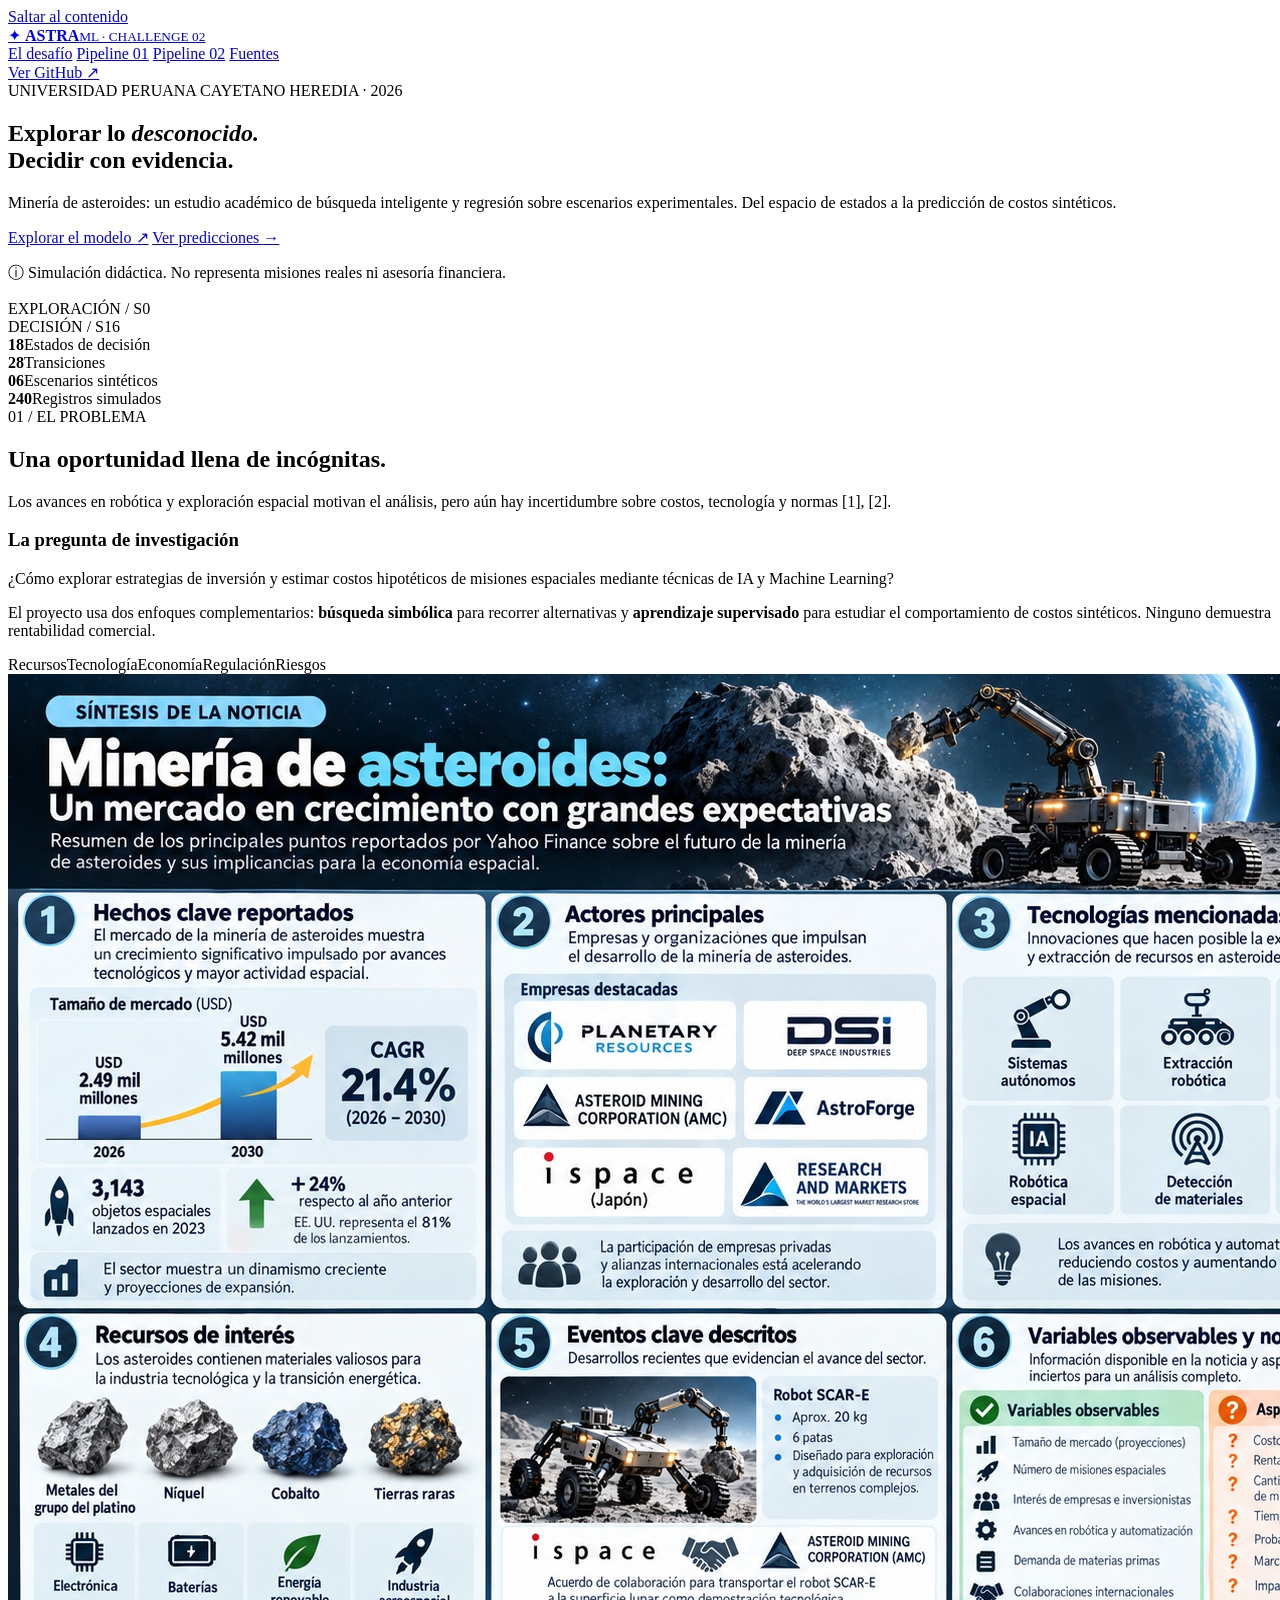
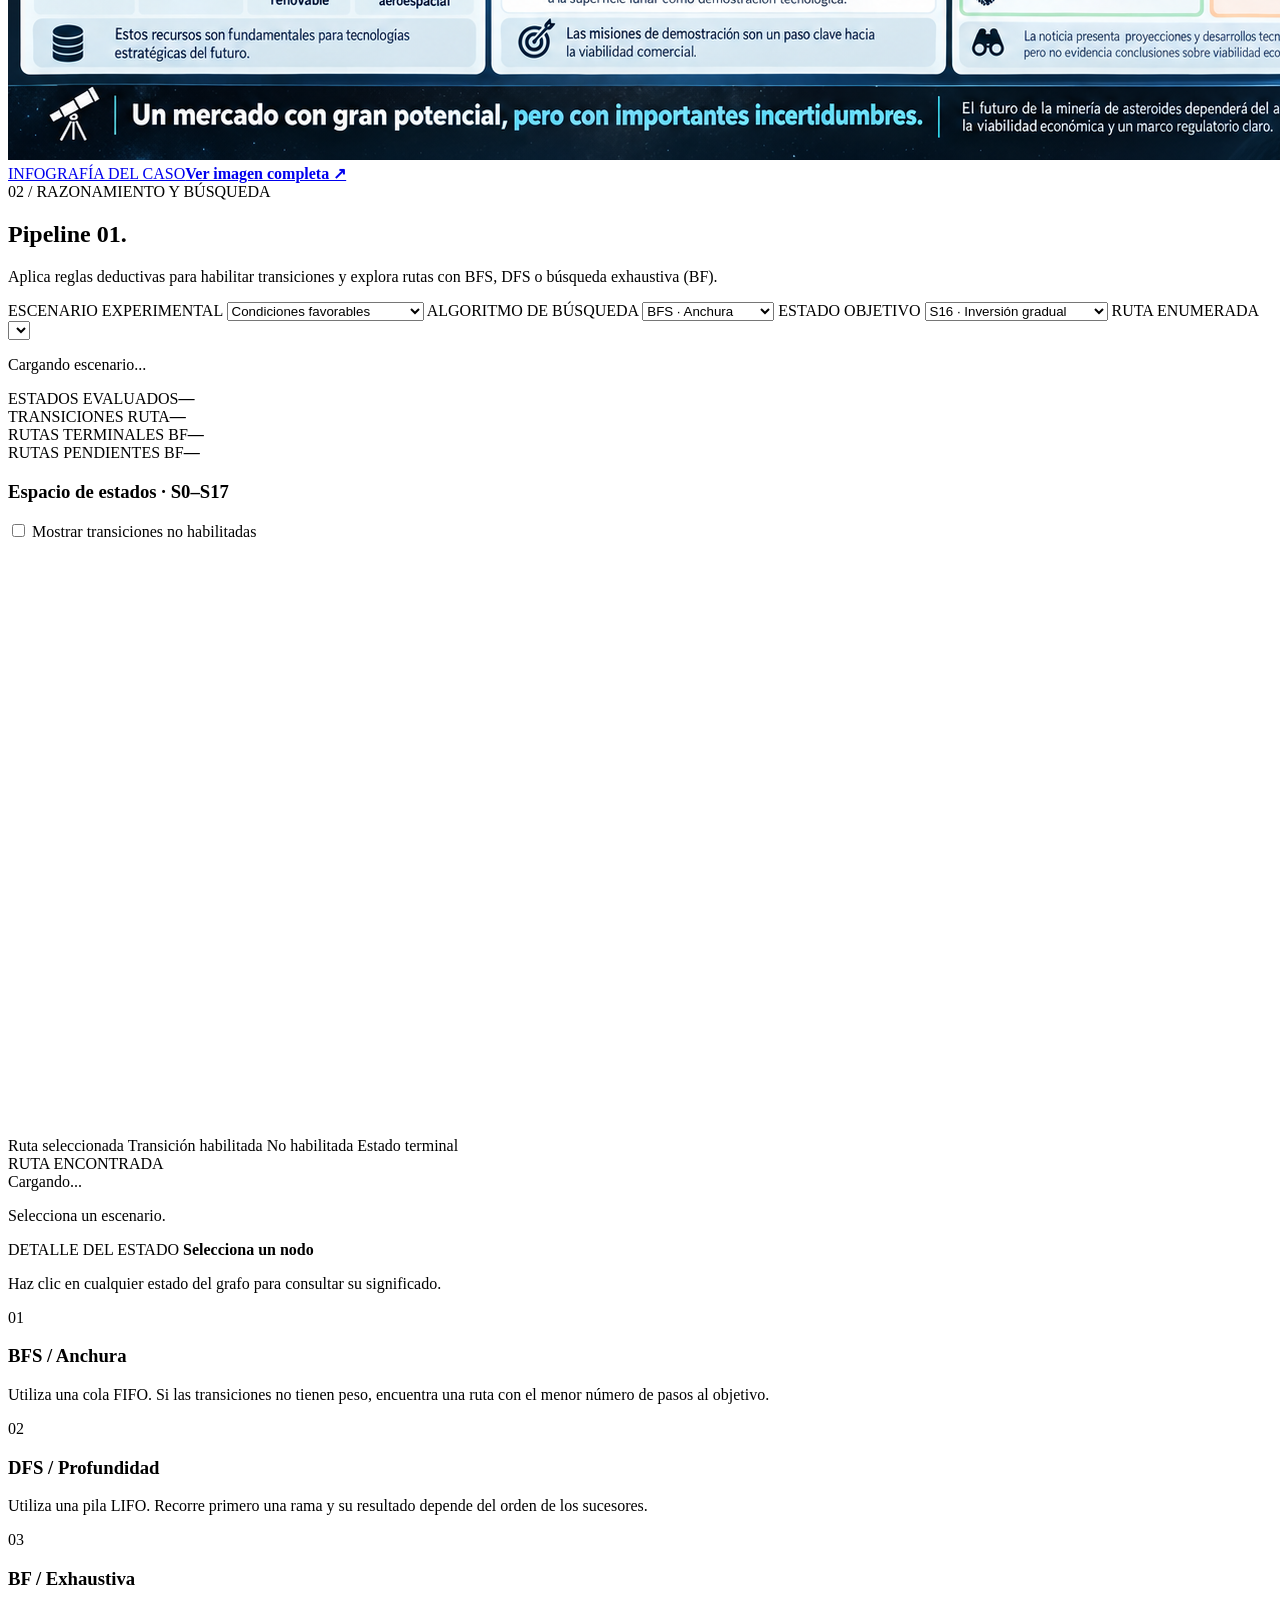
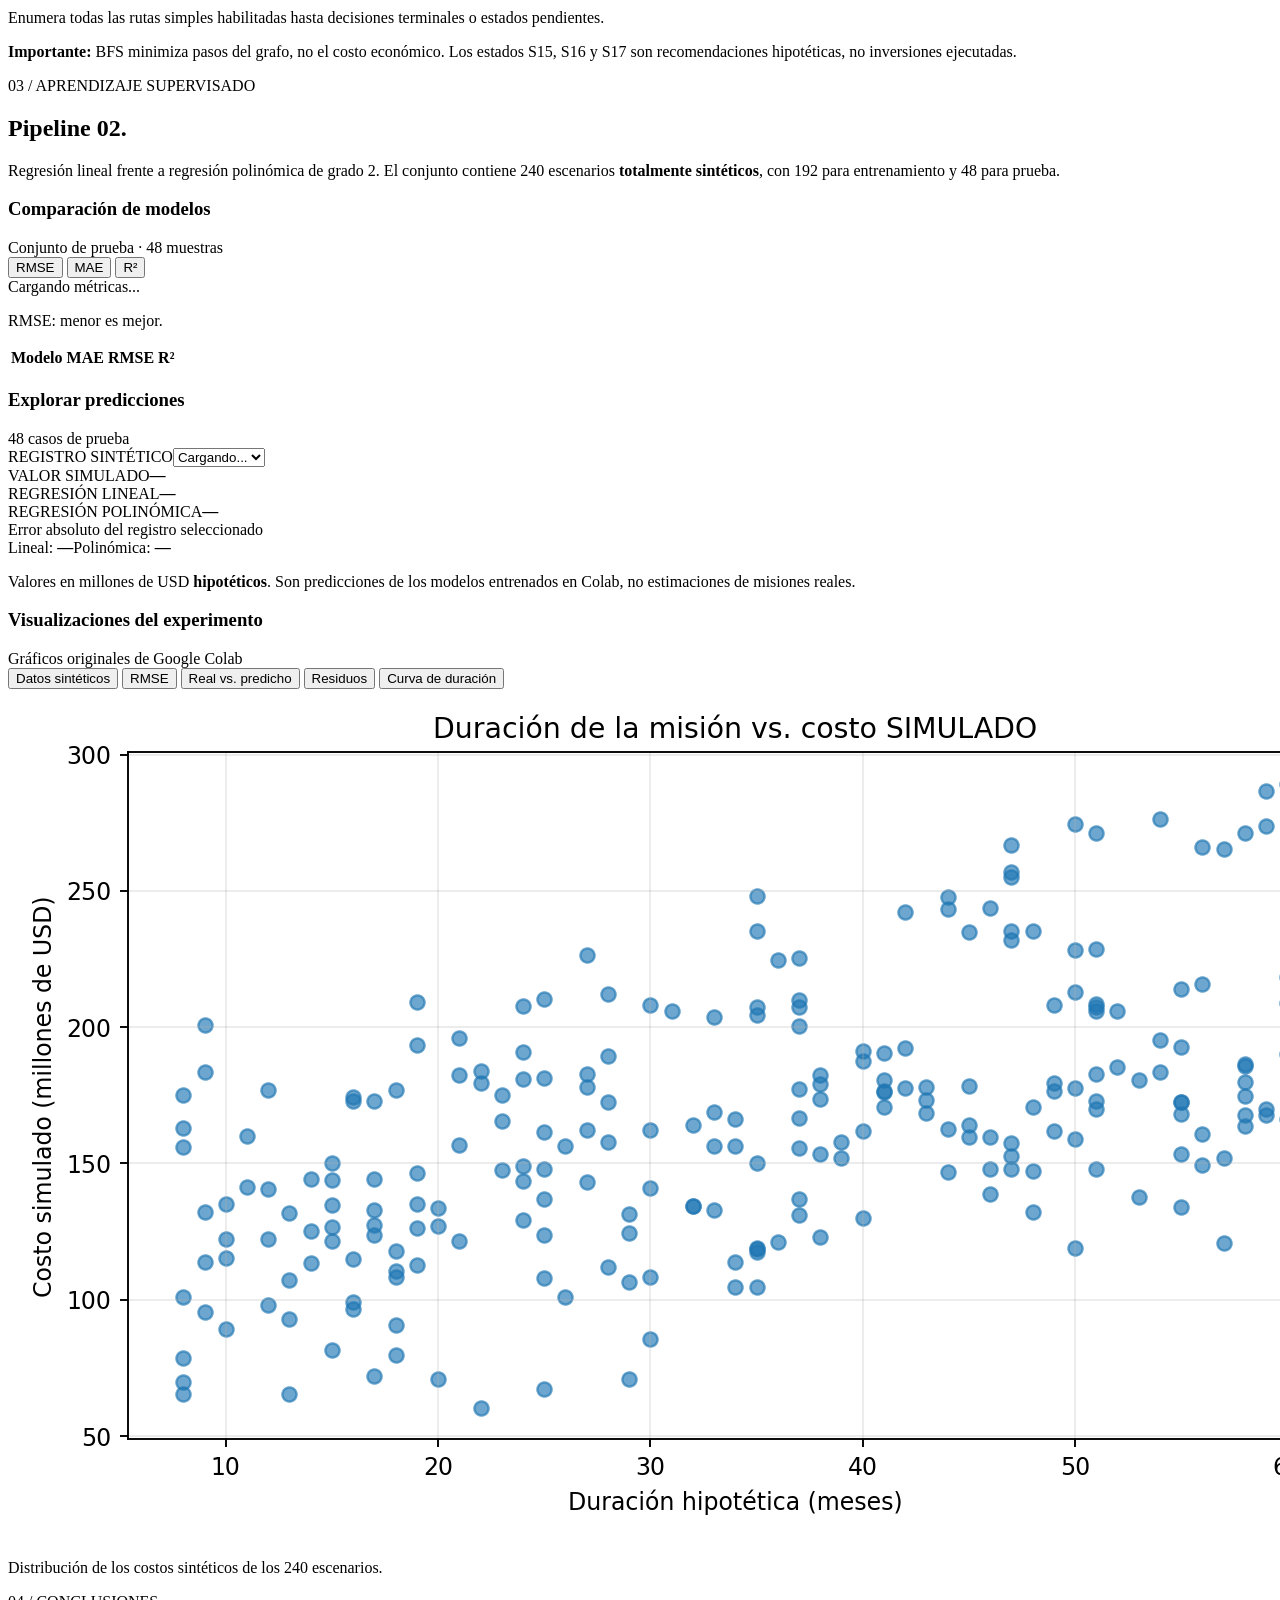
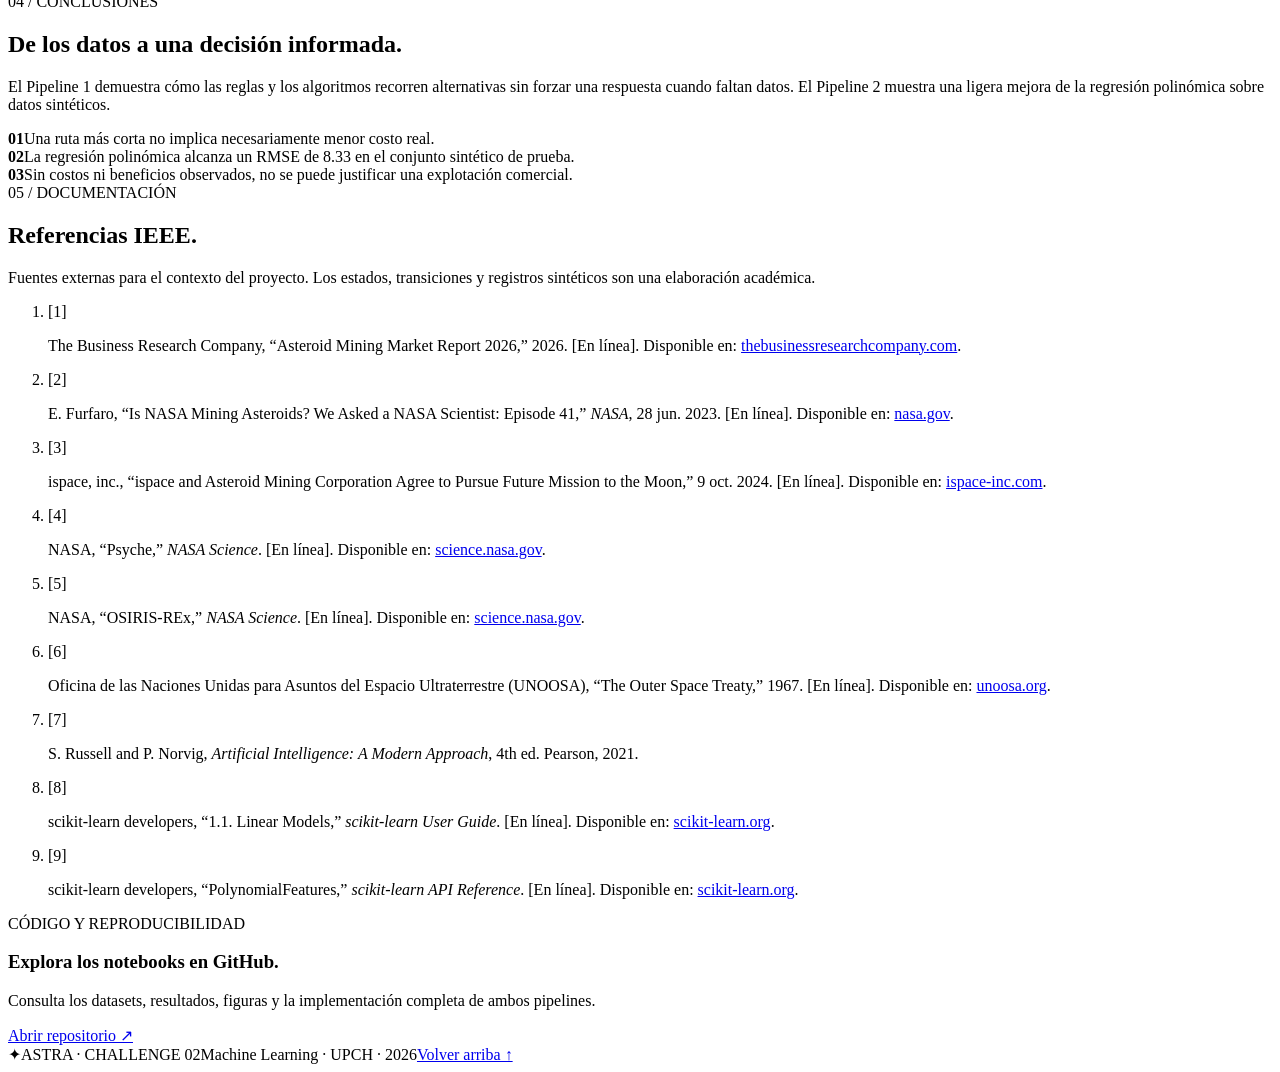
==== Challenge_2/web/index.html @ 91fccf1c "Crear estructura responsive de la web del Challenge 2" ====
<!doctype html>
<html lang="es">
<head>
  <meta charset="utf-8">
  <meta name="viewport" content="width=device-width, initial-scale=1">
  <meta name="theme-color" content="#081522">
  <meta name="description" content="Explora un espacio de estados para minería de asteroides y compara modelos de regresión sobre datos sintéticos. Challenge 2 de Machine Learning, UPCH.">
  <title>Minería de asteroides | Challenge 2 ML</title>
  <link rel="stylesheet" href="styles.css">
  <script src="app.js" defer></script>
</head>
<body>
<a class="skip-link" href="#contenido">Saltar al contenido</a>
<header class="site-header">
  <div class="container header-inner">
    <a class="brand" href="#inicio" aria-label="Volver al inicio">
      <span class="brand-symbol" aria-hidden="true">✦</span>
      <span><strong>ASTRA</strong><small>ML · CHALLENGE 02</small></span>
    </a>
    <nav class="desktop-nav" aria-label="Navegación principal">
      <a href="#contexto">El desafío</a>
      <a href="#pipeline1">Pipeline 01</a>
      <a href="#pipeline2">Pipeline 02</a>
      <a href="#referencias">Fuentes</a>
    </nav>
    <a class="header-link" href="https://github.com/pao25-ing/Machine_Learning/tree/main/Challenge_2" target="_blank" rel="noopener noreferrer">Ver GitHub <span aria-hidden="true">↗</span></a>
  </div>
</header>

<main id="contenido">
  <section class="hero" id="inicio" aria-labelledby="hero-title">
    <div class="hero-orbit hero-orbit-one" aria-hidden="true"></div>
    <div class="hero-orbit hero-orbit-two" aria-hidden="true"></div>
    <div class="hero-glow" aria-hidden="true"></div>
    <div class="container hero-grid">
      <div class="hero-copy">
        <div class="eyebrow"><span class="eyebrow-dot"></span> UNIVERSIDAD PERUANA CAYETANO HEREDIA · 2026</div>
        <h1 id="hero-title">Explorar lo <em>desconocido.</em><br>Decidir con evidencia.</h1>
        <p>Minería de asteroides: un estudio académico de búsqueda inteligente y regresión sobre escenarios experimentales. Del espacio de estados a la predicción de costos sintéticos.</p>
        <div class="hero-actions">
          <a class="btn btn-primary" href="#pipeline1">Explorar el modelo <span aria-hidden="true">↗</span></a>
          <a class="btn btn-outline" href="#pipeline2">Ver predicciones <span aria-hidden="true">→</span></a>
        </div>
        <p class="hero-disclaimer"><span aria-hidden="true">ⓘ</span> Simulación didáctica. No representa misiones reales ni asesoría financiera.</p>
      </div>
      <div class="orbit-illustration" aria-label="Ilustración abstracta de un asteroide y sus órbitas" role="img">
        <div class="orbit orbit-a"></div><div class="orbit orbit-b"></div>
        <div class="asteroid"><div class="crater crater-a"></div><div class="crater crater-b"></div><div class="crater crater-c"></div></div>
        <div class="orbit-label orbit-label-a"><span class="signal"></span> EXPLORACIÓN / S0</div>
        <div class="orbit-label orbit-label-b"><span class="signal amber"></span> DECISIÓN / S16</div>
        <div class="star star-a"></div><div class="star star-b"></div><div class="star star-c"></div>
      </div>
    </div>
    <div class="container metrics-strip" aria-label="Resumen del proyecto">
      <div><strong>18</strong><span>Estados de decisión</span></div>
      <div><strong>28</strong><span>Transiciones</span></div>
      <div><strong>06</strong><span>Escenarios sintéticos</span></div>
      <div><strong>240</strong><span>Registros simulados</span></div>
    </div>
  </section>

  <section class="section section-context" id="contexto">
    <div class="container">
      <div class="section-heading">
        <div><span class="section-kicker">01 / EL PROBLEMA</span><h2>Una oportunidad llena de <span class="accent">incógnitas.</span></h2></div>
        <p>Los avances en robótica y exploración espacial motivan el análisis, pero aún hay incertidumbre sobre costos, tecnología y normas [1], [2].</p>
      </div>
      <div class="context-grid">
        <article class="panel explanation-panel">
          <h3>La pregunta de investigación</h3>
          <p class="big-question">¿Cómo explorar estrategias de inversión y estimar costos hipotéticos de misiones espaciales mediante técnicas de IA y Machine Learning?</p>
          <p>El proyecto usa dos enfoques complementarios: <strong>búsqueda simbólica</strong> para recorrer alternativas y <strong>aprendizaje supervisado</strong> para estudiar el comportamiento de costos sintéticos. Ninguno demuestra rentabilidad comercial.</p>
          <div class="chips"><span>Recursos</span><span>Tecnología</span><span>Economía</span><span>Regulación</span><span>Riesgos</span></div>
        </article>
        <a class="infographic-card" href="../images/Infograf%C3%ADa%20sobre%20miner%C3%ADa%20de%20asteroides.png" target="_blank" rel="noopener noreferrer">
          <img src="../images/Infograf%C3%ADa%20sobre%20miner%C3%ADa%20de%20asteroides.png" alt="Infografía recreada sobre las oportunidades y limitaciones de la minería de asteroides" loading="lazy">
          <div class="infographic-caption"><span>INFOGRAFÍA DEL CASO</span><strong>Ver imagen completa ↗</strong></div>
        </a>
      </div>
    </div>
  </section>

  <section class="section section-pipeline" id="pipeline1">
    <div class="container">
      <div class="section-heading">
        <div><span class="section-kicker">02 / RAZONAMIENTO Y BÚSQUEDA</span><h2>Pipeline <span class="accent">01.</span></h2></div>
        <p>Aplica reglas deductivas para habilitar transiciones y explora rutas con BFS, DFS o búsqueda exhaustiva (BF).</p>
      </div>

      <div class="panel explorer">
        <div class="explorer-controls">
          <label class="field"><span>ESCENARIO EXPERIMENTAL</span>
            <select id="scenario-select" aria-describedby="scenario-description">
              <option value="favorable_dos_estrategias">Condiciones favorables</option>
              <option value="evidencia_insuficiente">Información insuficiente</option>
              <option value="problema_tecnologico">Limitaciones tecnológicas</option>
              <option value="economia_desfavorable">Economía desfavorable</option>
              <option value="piloto_desfavorable_revisable">Piloto desfavorable, revisable</option>
              <option value="datos_incompletos">Datos incompletos</option>
            </select>
          </label>
          <label class="field"><span>ALGORITMO DE BÚSQUEDA</span>
            <select id="algorithm-select">
              <option value="BFS">BFS · Anchura</option>
              <option value="DFS">DFS · Profundidad</option>
              <option value="BF">BF · Exhaustiva</option>
            </select>
          </label>
          <label class="field" id="goal-field"><span>ESTADO OBJETIVO</span>
            <select id="goal-select">
              <option value="S16">S16 · Inversión gradual</option>
              <option value="S15">S15 · Ampliar investigación</option>
              <option value="S17">S17 · Postergar inversión</option>
            </select>
          </label>
          <label class="field hidden" id="route-field"><span>RUTA ENUMERADA</span><select id="route-select"></select></label>
        </div>
        <p id="scenario-description" class="scenario-description" aria-live="polite">Cargando escenario...</p>
        <div class="explorer-stats">
          <div class="mini-stat"><span>ESTADOS EVALUADOS</span><strong id="stat-explored">—</strong></div>
          <div class="mini-stat"><span>TRANSICIONES RUTA</span><strong id="stat-edges">—</strong></div>
          <div class="mini-stat"><span>RUTAS TERMINALES BF</span><strong id="stat-routes">—</strong></div>
          <div class="mini-stat"><span>RUTAS PENDIENTES BF</span><strong id="stat-pending">—</strong></div>
        </div>
        <div class="graph-topline">
          <h3>Espacio de estados <span class="muted">· S0–S17</span></h3>
          <label class="checkbox-label"><input id="show-disabled" type="checkbox"> Mostrar transiciones no habilitadas</label>
        </div>
        <div class="graph-scroll" tabindex="0" aria-label="Grafo desplazable horizontalmente en pantallas pequeñas">
          <svg id="state-graph" viewBox="0 0 1240 580" role="img" aria-label="Grafo de 18 estados con transiciones condicionadas"></svg>
        </div>
        <div class="graph-legend" aria-label="Leyenda del grafo">
          <span><i class="legend-line route"></i> Ruta seleccionada</span>
          <span><i class="legend-line enabled"></i> Transición habilitada</span>
          <span><i class="legend-line disabled"></i> No habilitada</span>
          <span><i class="legend-dot terminal"></i> Estado terminal</span>
        </div>
        <div class="explorer-bottom">
          <div class="route-summary">
            <span class="eyebrow-small">RUTA ENCONTRADA</span>
            <div id="route-chips" class="route-chips" aria-live="polite">Cargando...</div>
            <p id="route-message" class="small-muted">Selecciona un escenario.</p>
          </div>
          <aside class="state-detail" aria-live="polite">
            <span class="eyebrow-small">DETALLE DEL ESTADO</span>
            <strong id="detail-title">Selecciona un nodo</strong>
            <p id="detail-description">Haz clic en cualquier estado del grafo para consultar su significado.</p>
          </aside>
        </div>
      </div>
      <div class="method-grid">
        <article class="method-card"><span class="method-icon">01</span><h3>BFS / Anchura</h3><p>Utiliza una cola FIFO. Si las transiciones no tienen peso, encuentra una ruta con el menor número de pasos al objetivo.</p></article>
        <article class="method-card"><span class="method-icon">02</span><h3>DFS / Profundidad</h3><p>Utiliza una pila LIFO. Recorre primero una rama y su resultado depende del orden de los sucesores.</p></article>
        <article class="method-card"><span class="method-icon">03</span><h3>BF / Exhaustiva</h3><p>Enumera todas las rutas simples habilitadas hasta decisiones terminales o estados pendientes.</p></article>
      </div>
      <p class="context-note"><strong>Importante:</strong> BFS minimiza pasos del grafo, no el costo económico. Los estados S15, S16 y S17 son recomendaciones hipotéticas, no inversiones ejecutadas.</p>
    </div>
  </section>

  <section class="section section-prediction" id="pipeline2">
    <div class="container">
      <div class="section-heading">
        <div><span class="section-kicker">03 / APRENDIZAJE SUPERVISADO</span><h2>Pipeline <span class="accent">02.</span></h2></div>
        <p>Regresión lineal frente a regresión polinómica de grado 2. El conjunto contiene 240 escenarios <strong>totalmente sintéticos</strong>, con 192 para entrenamiento y 48 para prueba.</p>
      </div>
      <div class="prediction-grid">
        <div class="panel results-panel">
          <div class="panel-topline"><h3>Comparación de modelos</h3><span class="source-note">Conjunto de prueba · 48 muestras</span></div>
          <div class="metrics-tabs" role="group" aria-label="Seleccionar métrica">
            <button type="button" class="metric-tab active" data-metric="RMSE" aria-pressed="true">RMSE</button>
            <button type="button" class="metric-tab" data-metric="MAE" aria-pressed="false">MAE</button>
            <button type="button" class="metric-tab" data-metric="R2" aria-pressed="false">R²</button>
          </div>
          <div id="metric-bars" class="metric-bars" aria-live="polite">Cargando métricas...</div>
          <p id="metric-explanation" class="small-muted">RMSE: menor es mejor.</p>
          <table class="data-table" aria-label="Resultados de los modelos">
            <thead><tr><th>Modelo</th><th>MAE</th><th>RMSE</th><th>R²</th></tr></thead>
            <tbody id="model-table"></tbody>
          </table>
        </div>
        <div class="panel example-panel">
          <div class="panel-topline"><h3>Explorar predicciones</h3><span class="source-note">48 casos de prueba</span></div>
          <label class="field"><span>REGISTRO SINTÉTICO</span><select id="sample-select"><option>Cargando...</option></select></label>
          <div class="sample-values" aria-live="polite">
            <div><span>VALOR SIMULADO</span><strong id="actual-value">—</strong></div>
            <div><span>REGRESIÓN LINEAL</span><strong id="linear-value">—</strong></div>
            <div><span>REGRESIÓN POLINÓMICA</span><strong id="poly-value">—</strong></div>
          </div>
          <div class="deviation"><span>Error absoluto del registro seleccionado</span><div><span>Lineal: <b id="linear-error">—</b></span><span>Polinómica: <b id="poly-error">—</b></span></div></div>
          <p class="small-muted">Valores en millones de USD <strong>hipotéticos</strong>. Son predicciones de los modelos entrenados en Colab, no estimaciones de misiones reales.</p>
        </div>
      </div>
      <div class="panel gallery-panel">
        <div class="panel-topline"><h3>Visualizaciones del experimento</h3><span class="source-note">Gráficos originales de Google Colab</span></div>
        <div class="viz-tabs" role="group" aria-label="Seleccionar visualización">
          <button class="viz-tab active" type="button" data-viz="dispersión">Datos sintéticos</button>
          <button class="viz-tab" type="button" data-viz="rmse">RMSE</button>
          <button class="viz-tab" type="button" data-viz="real">Real vs. predicho</button>
          <button class="viz-tab" type="button" data-viz="residuos">Residuos</button>
          <button class="viz-tab" type="button" data-viz="duracion">Curva de duración</button>
        </div>
        <a id="viz-link" href="../images/pipeline2_dispersion_sintetica.png" target="_blank" rel="noopener noreferrer">
          <img id="viz-image" src="../images/pipeline2_dispersion_sintetica.png" alt="Dispersión de datos sintéticos del Pipeline 2" loading="lazy">
        </a>
        <p id="viz-caption" class="small-muted">Distribución de los costos sintéticos de los 240 escenarios.</p>
      </div>
    </div>
  </section>

  <section class="section conclusions" id="resultados">
    <div class="container takeaway-grid">
      <div>
        <span class="section-kicker">04 / CONCLUSIONES</span>
        <h2>De los datos a una <span class="accent">decisión informada.</span></h2>
        <p>El Pipeline 1 demuestra cómo las reglas y los algoritmos recorren alternativas sin forzar una respuesta cuando faltan datos. El Pipeline 2 muestra una ligera mejora de la regresión polinómica sobre datos sintéticos.</p>
      </div>
      <div class="takeaway-list">
        <div><b>01</b><span>Una ruta más corta no implica necesariamente menor costo real.</span></div>
        <div><b>02</b><span>La regresión polinómica alcanza un RMSE de 8.33 en el conjunto sintético de prueba.</span></div>
        <div><b>03</b><span>Sin costos ni beneficios observados, no se puede justificar una explotación comercial.</span></div>
      </div>
    </div>
  </section>

  <section class="section references" id="referencias">
    <div class="container">
      <div class="section-heading">
        <div><span class="section-kicker">05 / DOCUMENTACIÓN</span><h2>Referencias <span class="accent">IEEE.</span></h2></div>
        <p>Fuentes externas para el contexto del proyecto. Los estados, transiciones y registros sintéticos son una elaboración académica.</p>
      </div>
      <ol class="reference-list">
        <li><span>[1]</span><p>The Business Research Company, “Asteroid Mining Market Report 2026,” 2026. [En línea]. Disponible en: <a href="https://www.thebusinessresearchcompany.com/report/asteroid-mining-global-market-report" target="_blank" rel="noopener noreferrer">thebusinessresearchcompany.com</a>.</p></li>
        <li><span>[2]</span><p>E. Furfaro, “Is NASA Mining Asteroids? We Asked a NASA Scientist: Episode 41,” <em>NASA</em>, 28 jun. 2023. [En línea]. Disponible en: <a href="https://www.nasa.gov/general/is-nasa-mining-asteroids-we-asked-a-nasa-scientist-episode-41/" target="_blank" rel="noopener noreferrer">nasa.gov</a>.</p></li>
        <li><span>[3]</span><p>ispace, inc., “ispace and Asteroid Mining Corporation Agree to Pursue Future Mission to the Moon,” 9 oct. 2024. [En línea]. Disponible en: <a href="https://www.ispace-inc.com/2024/10/09/ispace-and-asteroid-mining-corporation-agree-to-pursue-future-mission-to-the-moon/" target="_blank" rel="noopener noreferrer">ispace-inc.com</a>.</p></li>
        <li><span>[4]</span><p>NASA, “Psyche,” <em>NASA Science</em>. [En línea]. Disponible en: <a href="https://science.nasa.gov/mission/psyche/" target="_blank" rel="noopener noreferrer">science.nasa.gov</a>.</p></li>
        <li><span>[5]</span><p>NASA, “OSIRIS-REx,” <em>NASA Science</em>. [En línea]. Disponible en: <a href="https://science.nasa.gov/mission/osiris-rex/" target="_blank" rel="noopener noreferrer">science.nasa.gov</a>.</p></li>
        <li><span>[6]</span><p>Oficina de las Naciones Unidas para Asuntos del Espacio Ultraterrestre (UNOOSA), “The Outer Space Treaty,” 1967. [En línea]. Disponible en: <a href="https://www.unoosa.org/oosa/SpaceLaw/outerspt.html" target="_blank" rel="noopener noreferrer">unoosa.org</a>.</p></li>
        <li><span>[7]</span><p>S. Russell and P. Norvig, <em>Artificial Intelligence: A Modern Approach</em>, 4th ed. Pearson, 2021.</p></li>
        <li><span>[8]</span><p>scikit-learn developers, “1.1. Linear Models,” <em>scikit-learn User Guide</em>. [En línea]. Disponible en: <a href="https://scikit-learn.org/stable/modules/linear_model.html" target="_blank" rel="noopener noreferrer">scikit-learn.org</a>.</p></li>
        <li><span>[9]</span><p>scikit-learn developers, “PolynomialFeatures,” <em>scikit-learn API Reference</em>. [En línea]. Disponible en: <a href="https://scikit-learn.org/stable/modules/generated/sklearn.preprocessing.PolynomialFeatures.html" target="_blank" rel="noopener noreferrer">scikit-learn.org</a>.</p></li>
      </ol>
      <div class="repo-panel">
        <div><span class="eyebrow-small">CÓDIGO Y REPRODUCIBILIDAD</span><h3>Explora los notebooks en GitHub.</h3><p>Consulta los datasets, resultados, figuras y la implementación completa de ambos pipelines.</p></div>
        <a class="btn btn-primary" href="https://github.com/pao25-ing/Machine_Learning/tree/main/Challenge_2" target="_blank" rel="noopener noreferrer">Abrir repositorio ↗</a>
      </div>
    </div>
  </section>
</main>
<footer class="site-footer"><div class="container footer-inner"><span class="brand-symbol" aria-hidden="true">✦</span><span>ASTRA · CHALLENGE 02</span><span>Machine Learning · UPCH · 2026</span><a href="#inicio">Volver arriba ↑</a></div></footer>
<div class="toast" id="status-toast" role="status" aria-live="polite" hidden></div>
</body>
</html>
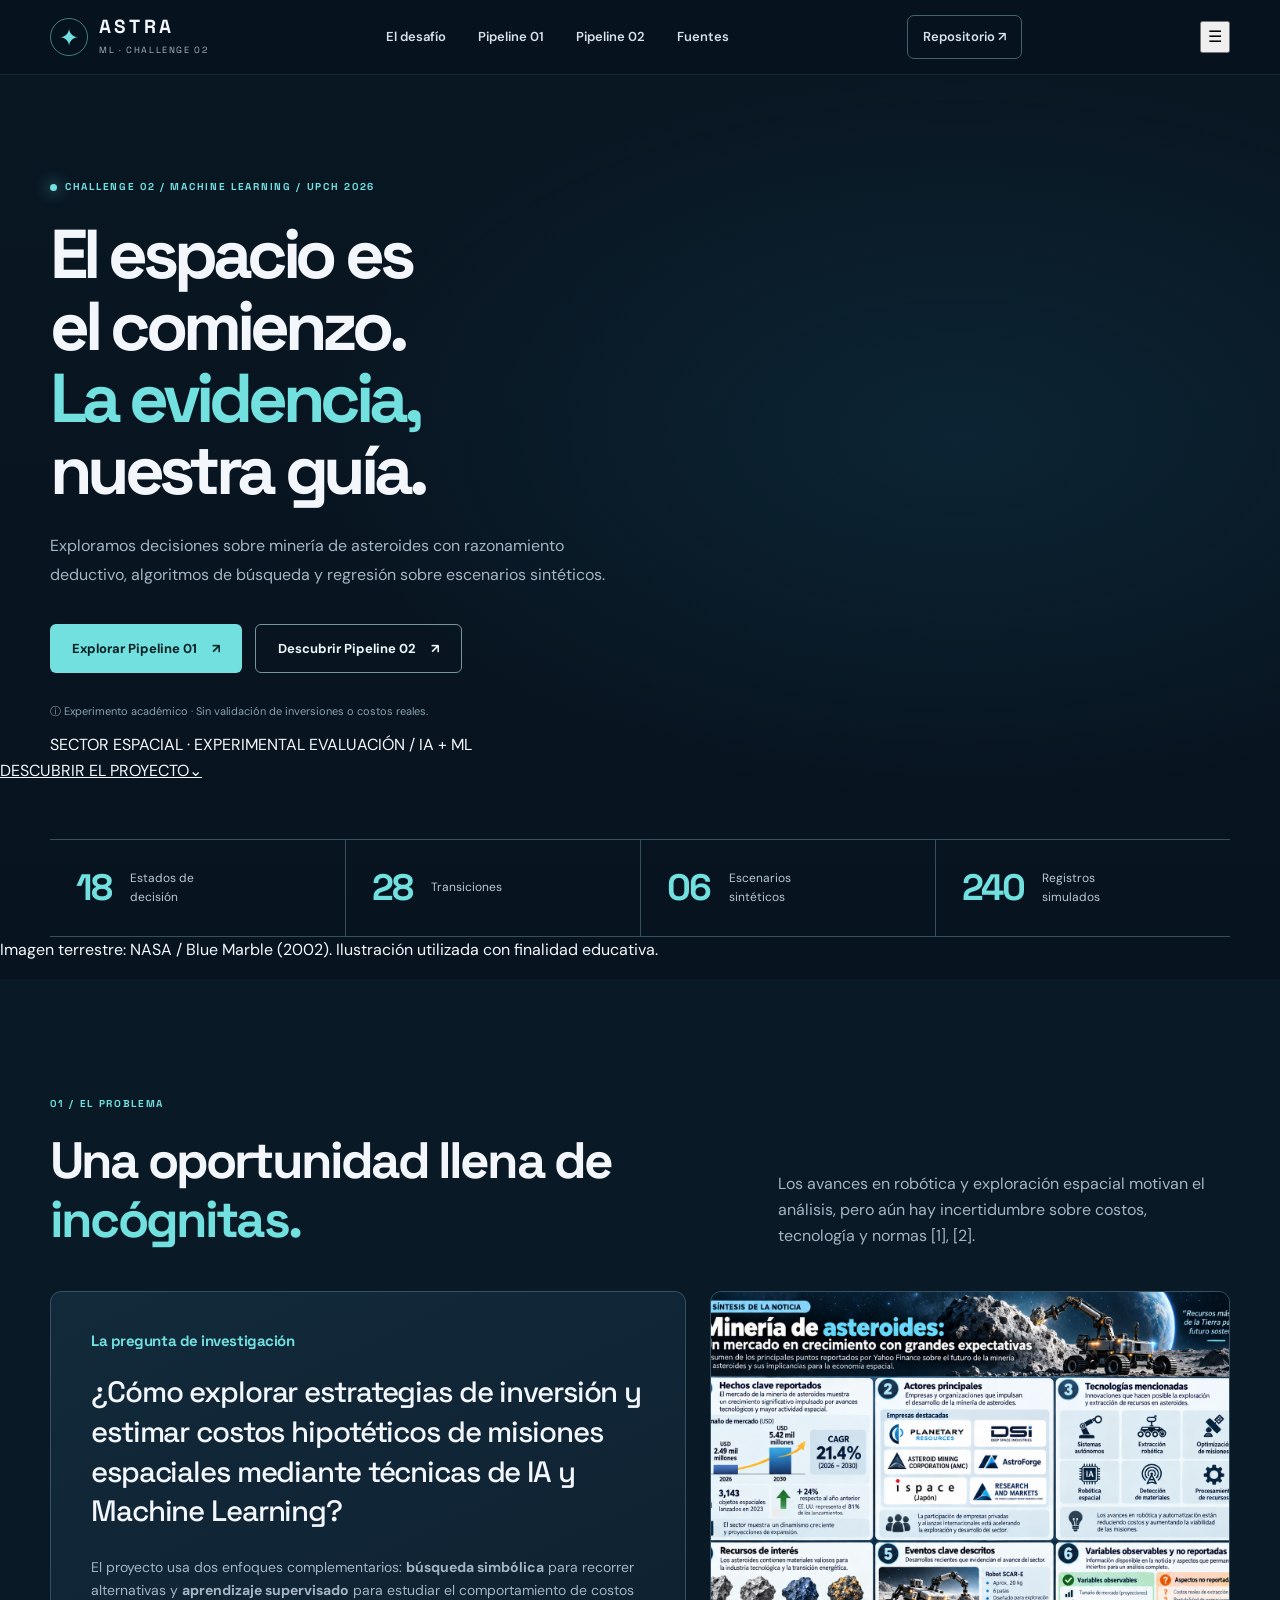
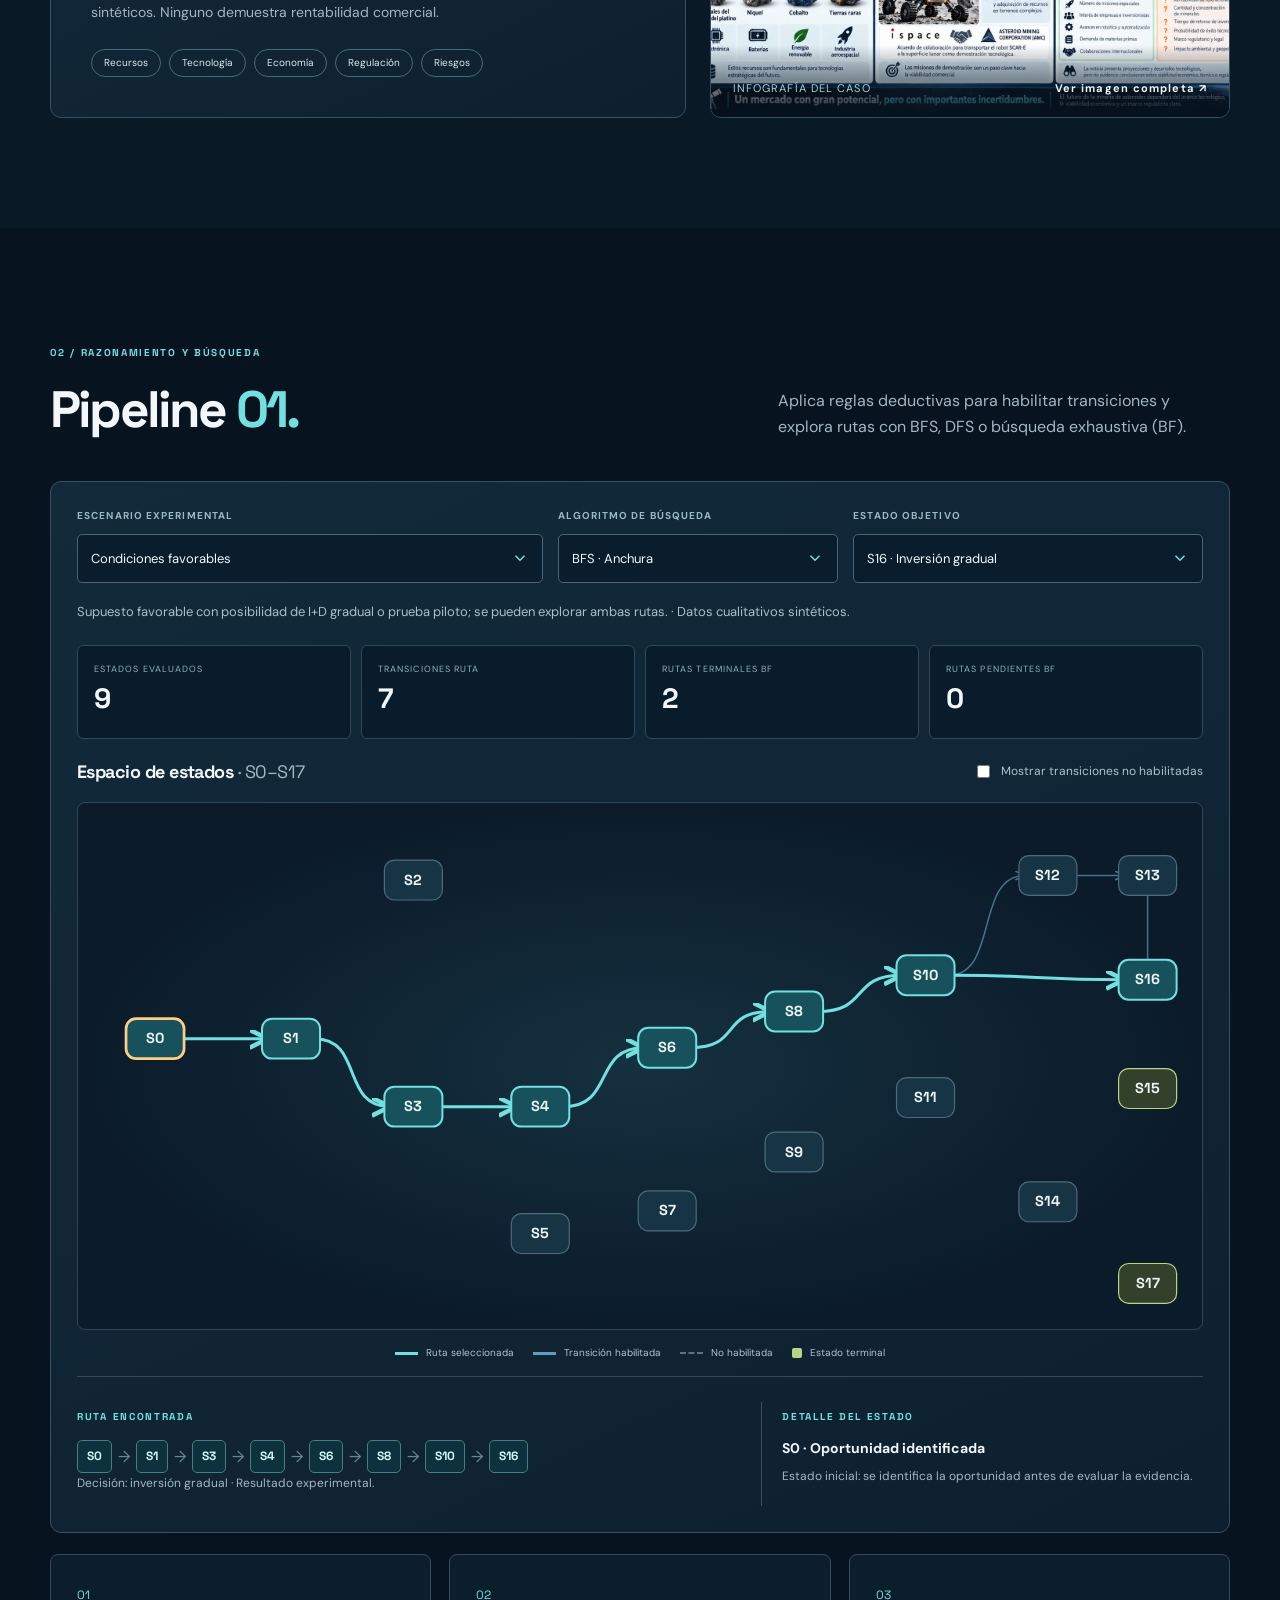
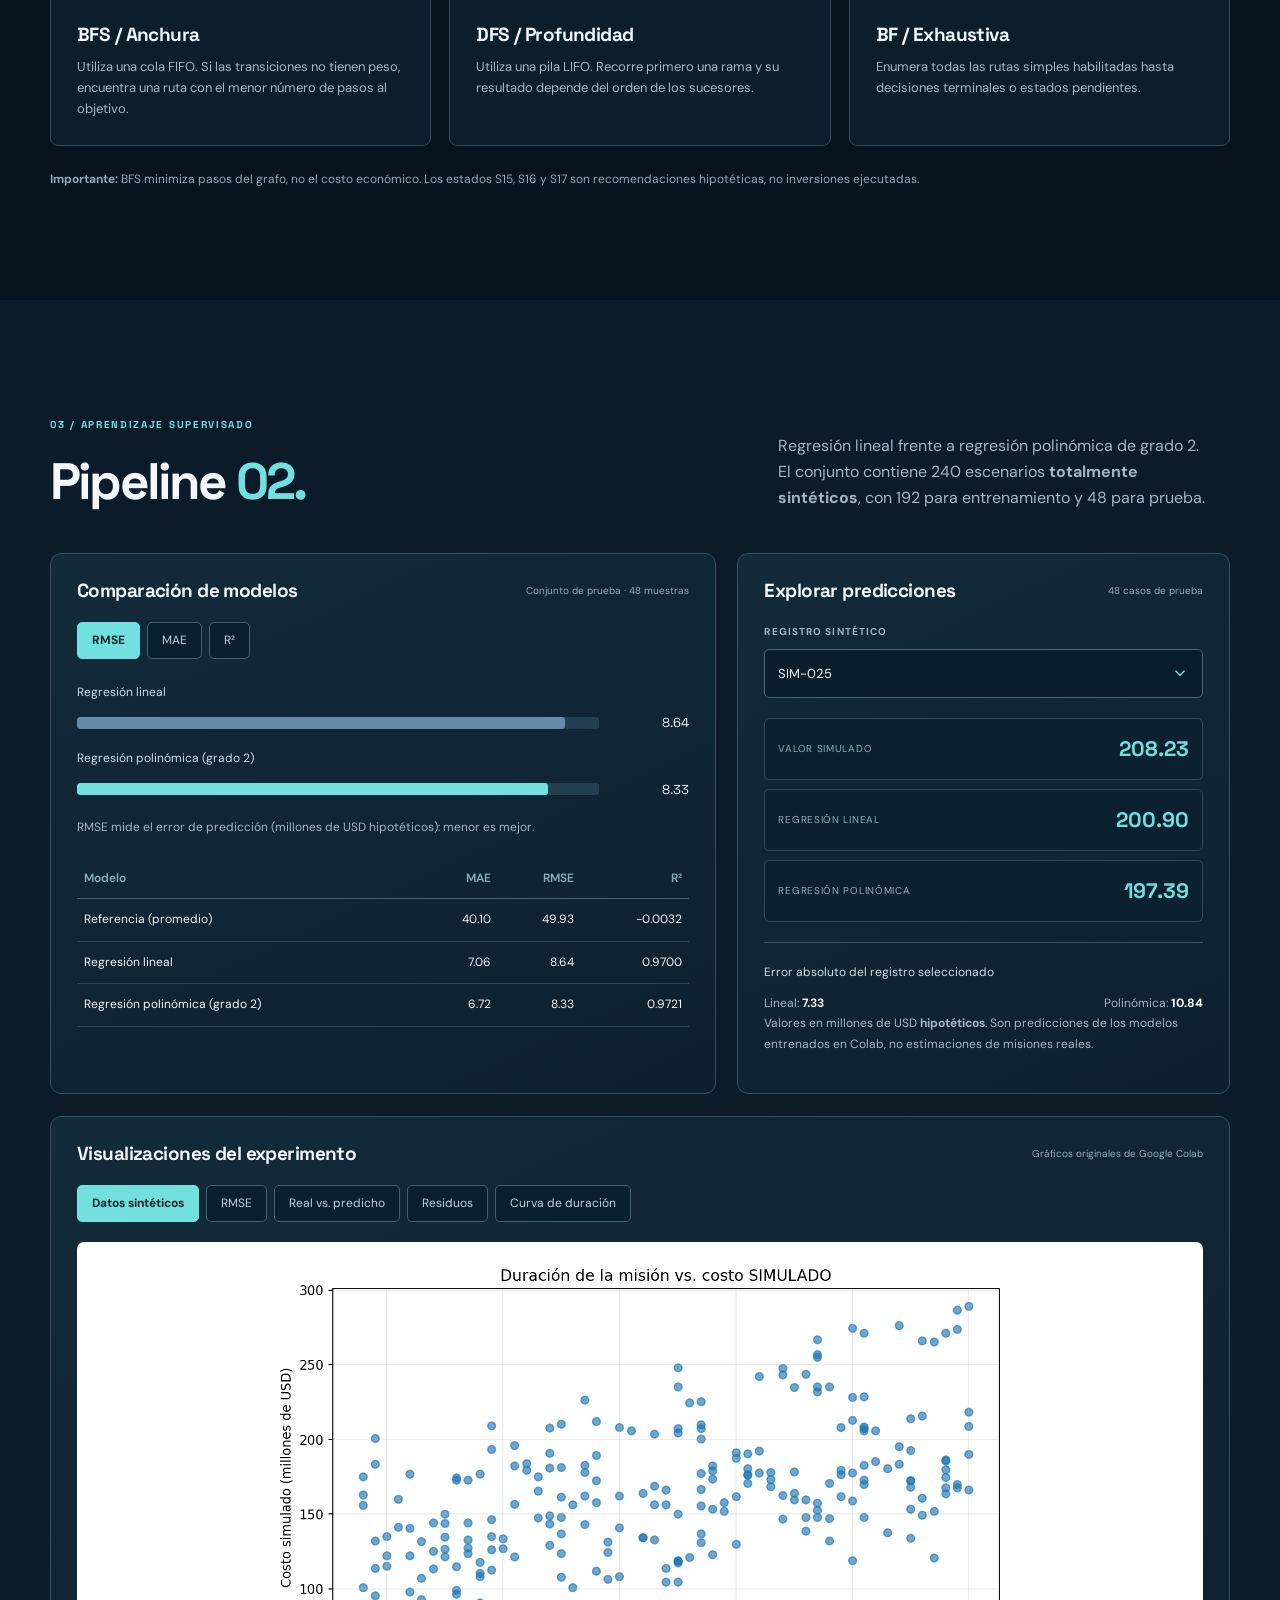
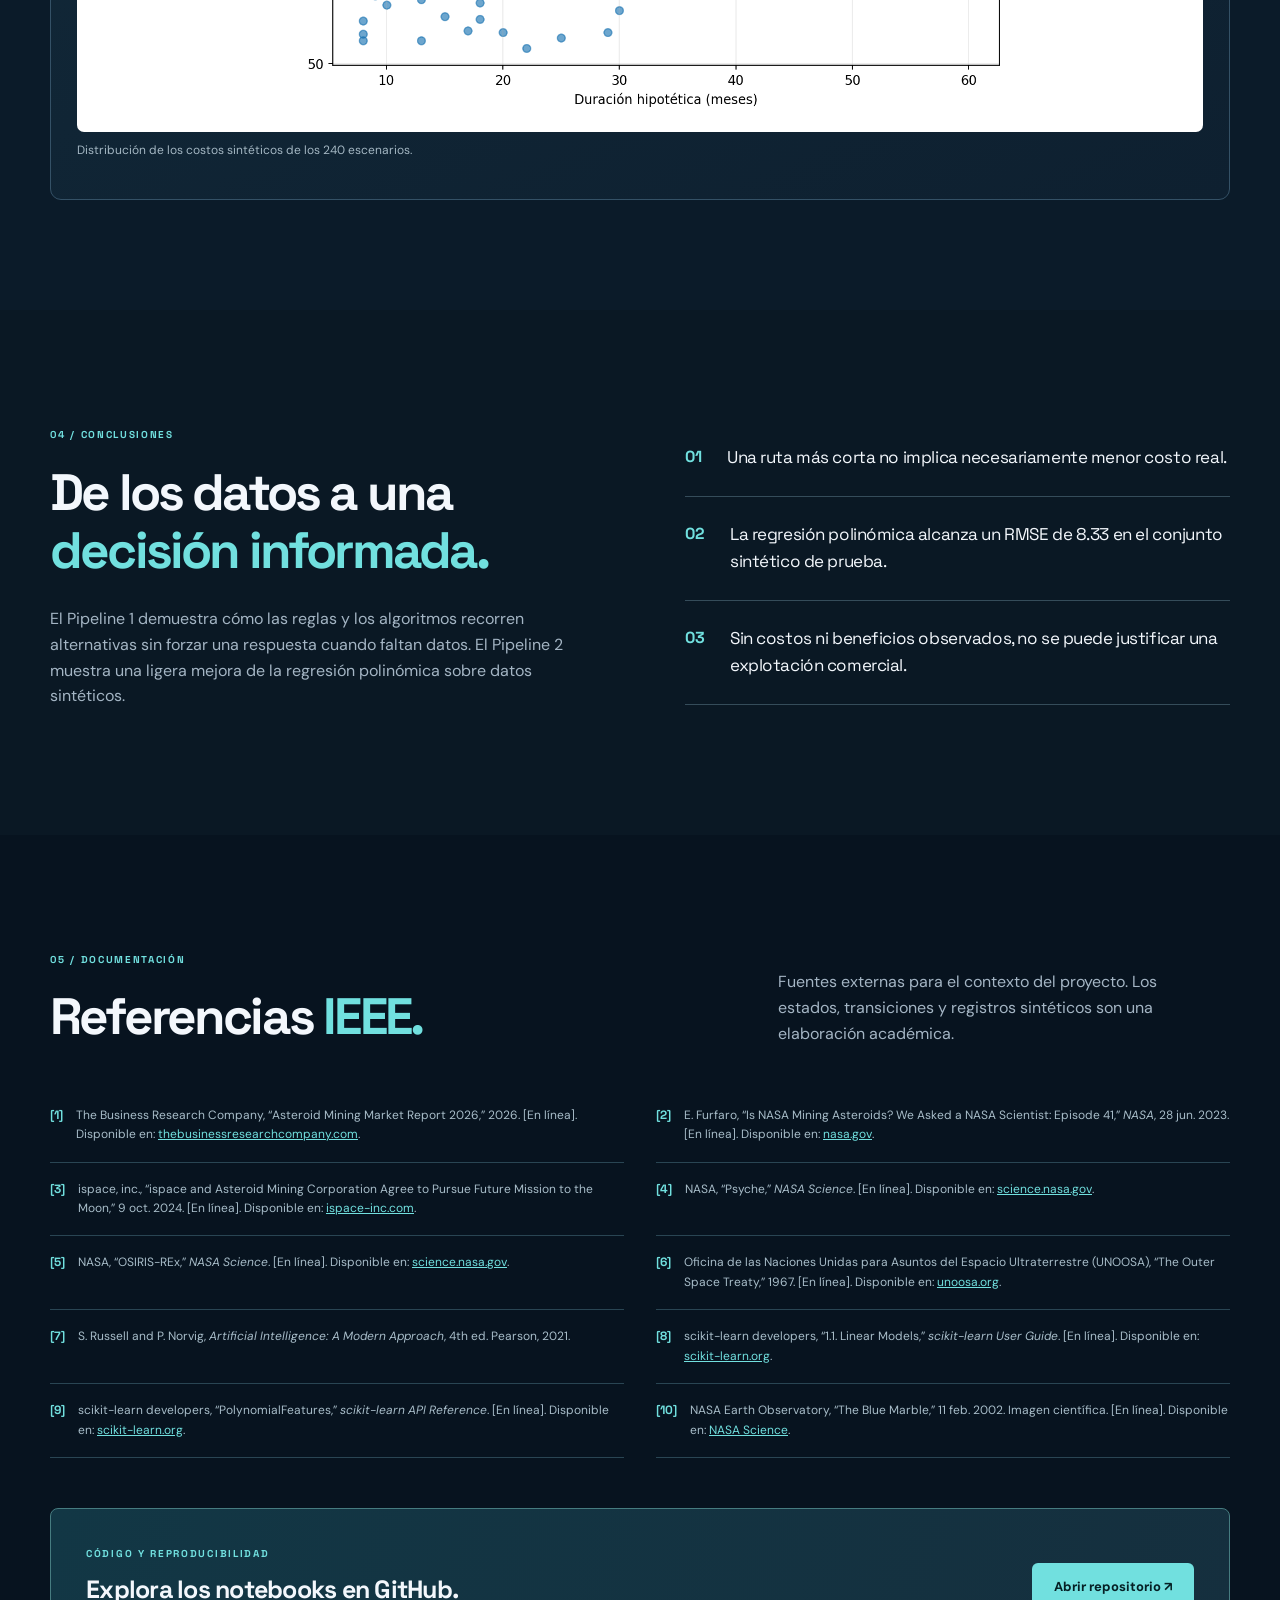
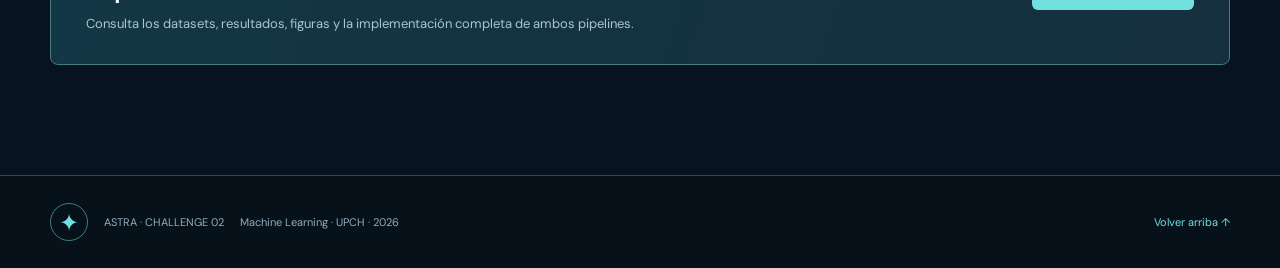
==== commit 2ebf7ff8: "Rediseñar portada espacial inspirada en Figma y mejorar menú responsive" ====
--- a/Challenge_2/web/index.html
+++ b/Challenge_2/web/index.html
@@ -23,40 +23,50 @@
       <a href="#pipeline2">Pipeline 02</a>
       <a href="#referencias">Fuentes</a>
     </nav>
-    <a class="header-link" href="https://github.com/pao25-ing/Machine_Learning/tree/main/Challenge_2" target="_blank" rel="noopener noreferrer">Ver GitHub <span aria-hidden="true">↗</span></a>
+    <a class="header-link" href="https://github.com/pao25-ing/Machine_Learning/tree/main/Challenge_2" target="_blank" rel="noopener noreferrer">Repositorio <span aria-hidden="true">↗</span></a>
+    <button class="menu-toggle" id="menu-toggle" type="button" aria-expanded="false" aria-controls="mobile-menu" aria-label="Abrir menú">☰</button>
   </div>
+  <nav class="mobile-menu" id="mobile-menu" aria-label="Navegación móvil" hidden>
+    <a href="#contexto">El desafío</a>
+    <a href="#pipeline1">Pipeline 01</a>
+    <a href="#pipeline2">Pipeline 02</a>
+    <a href="#referencias">Referencias IEEE</a>
+  </nav>
 </header>
 
 <main id="contenido">
-  <section class="hero" id="inicio" aria-labelledby="hero-title">
-    <div class="hero-orbit hero-orbit-one" aria-hidden="true"></div>
-    <div class="hero-orbit hero-orbit-two" aria-hidden="true"></div>
-    <div class="hero-glow" aria-hidden="true"></div>
-    <div class="container hero-grid">
+  <section class="hero cosmic-hero" id="inicio" aria-labelledby="hero-title">
+    <div class="starfield" aria-hidden="true"></div>
+    <div class="planet-glow" aria-hidden="true"></div>
+    <div class="container cosmic-hero-grid">
       <div class="hero-copy">
-        <div class="eyebrow"><span class="eyebrow-dot"></span> UNIVERSIDAD PERUANA CAYETANO HEREDIA · 2026</div>
-        <h1 id="hero-title">Explorar lo <em>desconocido.</em><br>Decidir con evidencia.</h1>
-        <p>Minería de asteroides: un estudio académico de búsqueda inteligente y regresión sobre escenarios experimentales. Del espacio de estados a la predicción de costos sintéticos.</p>
+        <div class="eyebrow"><span class="eyebrow-dot"></span> CHALLENGE 02 / MACHINE LEARNING / UPCH 2026</div>
+        <h1 id="hero-title">El espacio es<br>el comienzo.<br><em>La evidencia,</em><br>nuestra guía.</h1>
+        <p>Exploramos decisiones sobre minería de asteroides con razonamiento deductivo, algoritmos de búsqueda y regresión sobre escenarios sintéticos.</p>
         <div class="hero-actions">
-          <a class="btn btn-primary" href="#pipeline1">Explorar el modelo <span aria-hidden="true">↗</span></a>
-          <a class="btn btn-outline" href="#pipeline2">Ver predicciones <span aria-hidden="true">→</span></a>
-        </div>
-        <p class="hero-disclaimer"><span aria-hidden="true">ⓘ</span> Simulación didáctica. No representa misiones reales ni asesoría financiera.</p>
-      </div>
-      <div class="orbit-illustration" aria-label="Ilustración abstracta de un asteroide y sus órbitas" role="img">
-        <div class="orbit orbit-a"></div><div class="orbit orbit-b"></div>
-        <div class="asteroid"><div class="crater crater-a"></div><div class="crater crater-b"></div><div class="crater crater-c"></div></div>
-        <div class="orbit-label orbit-label-a"><span class="signal"></span> EXPLORACIÓN / S0</div>
-        <div class="orbit-label orbit-label-b"><span class="signal amber"></span> DECISIÓN / S16</div>
-        <div class="star star-a"></div><div class="star star-b"></div><div class="star star-c"></div>
-      </div>
-    </div>
+          <a class="btn btn-primary" href="#pipeline1">Explorar Pipeline 01 <span aria-hidden="true">↗</span></a>
+          <a class="btn btn-outline" href="#pipeline2">Descubrir Pipeline 02 <span aria-hidden="true">↗</span></a>
+        </div>
+        <p class="hero-disclaimer"><span aria-hidden="true">ⓘ</span> Experimento académico · Sin validación de inversiones o costos reales.</p>
+      </div>
+      <div class="planet-stage" role="img" aria-label="Planeta Tierra observado desde el espacio; imagen científica de NASA Blue Marble">
+        <div class="planet-outer-glow" aria-hidden="true"></div>
+        <div class="planet-earth" aria-hidden="true"></div>
+        <div class="planet-halo" aria-hidden="true"></div>
+        <span class="planet-data planet-data-top"><i></i> SECTOR ESPACIAL · EXPERIMENTAL</span>
+        <span class="planet-data planet-data-bottom"><i></i> EVALUACIÓN / IA + ML</span>
+      </div>
+    </div>
+    <a class="scroll-discover" href="#contexto" aria-label="Desplazarse al desafío">
+      <span>DESCUBRIR EL PROYECTO</span><span aria-hidden="true">⌄</span>
+    </a>
     <div class="container metrics-strip" aria-label="Resumen del proyecto">
       <div><strong>18</strong><span>Estados de decisión</span></div>
       <div><strong>28</strong><span>Transiciones</span></div>
       <div><strong>06</strong><span>Escenarios sintéticos</span></div>
       <div><strong>240</strong><span>Registros simulados</span></div>
     </div>
+    <p class="planet-credit">Imagen terrestre: NASA / Blue Marble (2002). Ilustración utilizada con finalidad educativa.</p>
   </section>
 
   <section class="section section-context" id="contexto">
@@ -238,6 +248,7 @@
         <li><span>[7]</span><p>S. Russell and P. Norvig, <em>Artificial Intelligence: A Modern Approach</em>, 4th ed. Pearson, 2021.</p></li>
         <li><span>[8]</span><p>scikit-learn developers, “1.1. Linear Models,” <em>scikit-learn User Guide</em>. [En línea]. Disponible en: <a href="https://scikit-learn.org/stable/modules/linear_model.html" target="_blank" rel="noopener noreferrer">scikit-learn.org</a>.</p></li>
         <li><span>[9]</span><p>scikit-learn developers, “PolynomialFeatures,” <em>scikit-learn API Reference</em>. [En línea]. Disponible en: <a href="https://scikit-learn.org/stable/modules/generated/sklearn.preprocessing.PolynomialFeatures.html" target="_blank" rel="noopener noreferrer">scikit-learn.org</a>.</p></li>
+      <li><span>[10]</span><p>NASA Earth Observatory, “The Blue Marble,” 11 feb. 2002. Imagen científica. [En línea]. Disponible en: <a href="https://science.nasa.gov/earth/earth-observatory/the-blue-marble-2181/" target="_blank" rel="noopener noreferrer">NASA Science</a>.</p></li>
       </ol>
       <div class="repo-panel">
         <div><span class="eyebrow-small">CÓDIGO Y REPRODUCIBILIDAD</span><h3>Explora los notebooks en GitHub.</h3><p>Consulta los datasets, resultados, figuras y la implementación completa de ambos pipelines.</p></div>
--- a/Challenge_2/web/styles.css
+++ b/Challenge_2/web/styles.css
@@ -0,0 +1,6 @@
+@import url('https://fonts.googleapis.com/css2?family=DM+Sans:wght@400;500;600;700&family=Space+Grotesk:wght@400;500;600;700&display=swap');
+:root{--bg:#07131f;--bg2:#0a1b29;--panel:#102334;--line:#284051;--white:#f3f7fc;--muted:#a4b5c4;--cyan:#71e0df;--lime:#c5f28c;--amber:#f5b966;--font:'DM Sans',sans-serif;--display:'Space Grotesk',sans-serif}
+*{box-sizing:border-box}html{scroll-behavior:smooth}body{margin:0;background:var(--bg);color:var(--white);font-family:var(--font);line-height:1.62}a{color:inherit}button,select{font:inherit}button,select,a{-webkit-tap-highlight-color:transparent}button:focus-visible,select:focus-visible,a:focus-visible,input:focus-visible{outline:3px solid var(--cyan);outline-offset:4px}h1,h2,h3,p{margin-top:0}h1,h2,h3{font-family:var(--display);line-height:1.14}h2{font-size:clamp(2.2rem,4vw,3.6rem);letter-spacing:-.055em;margin-bottom:0}h3{font-size:1.3rem;letter-spacing:-.03em}.container{width:min(1180px,calc(100% - 44px));margin-inline:auto}.skip-link{position:absolute;top:-70px;left:15px;padding:10px;background:white;color:#000;z-index:100}.skip-link:focus{top:12px}.site-header{position:sticky;top:0;z-index:50;background:#07131fe6;backdrop-filter:blur(18px);border-bottom:1px solid #ffffff16}.header-inner{height:74px;display:flex;align-items:center;justify-content:space-between;gap:18px}.brand{display:flex;align-items:center;gap:11px;text-decoration:none;font-family:var(--display)}.brand-symbol{width:38px;height:38px;display:inline-grid;place-items:center;border:1px solid #7ce7df80;border-radius:50%;font-size:24px;color:var(--cyan)}.brand strong{display:block;font-size:19px;letter-spacing:.17em;line-height:1}.brand small{display:block;font-size:9px;letter-spacing:.18em;color:var(--muted);margin-top:7px}.desktop-nav{display:flex;gap:32px}.desktop-nav a,.header-link{font-size:13px;text-decoration:none;color:#d7e1ea;font-weight:600}.desktop-nav a:hover,.header-link:hover{color:var(--cyan)}.header-link{border:1px solid #45616d;padding:10px 15px;border-radius:7px}.hero{position:relative;overflow:hidden;padding:104px 0 0;background:radial-gradient(ellipse at 75% 40%,#13425655,transparent 47%),linear-gradient(180deg,#091723,#07131f)}.hero-grid{display:grid;grid-template-columns:1.1fr .9fr;align-items:center;min-height:465px;position:relative}.hero-copy{position:relative;z-index:2}.eyebrow,.section-kicker,.eyebrow-small{font-family:var(--display);font-size:10px;letter-spacing:.17em;font-weight:700;color:var(--cyan)}.eyebrow{display:flex;align-items:center;gap:8px}.eyebrow-dot,.signal{height:7px;width:7px;border-radius:50%;background:var(--cyan);box-shadow:0 0 15px var(--cyan);display:inline-block}.hero h1{font-size:clamp(3rem,5.4vw,5.9rem);letter-spacing:-.075em;line-height:1.04;margin:24px 0}.hero h1 em{font-style:normal;color:var(--cyan)}.hero-copy>p:not(.hero-disclaimer){max-width:570px;font-size:16px;line-height:1.85;color:var(--muted)}.hero-actions{display:flex;gap:13px;flex-wrap:wrap;margin-top:34px}.btn{display:inline-flex;align-items:center;justify-content:center;gap:15px;padding:13px 22px;font-size:13px;font-weight:700;text-decoration:none;border-radius:6px;transition:transform .2s,background .2s}.btn:hover{transform:translateY(-2px)}.btn-primary{background:var(--cyan);color:#062025}.btn-outline{border:1px solid #79949a;color:#edf5f8}.hero-disclaimer{font-size:11px;color:#899fac;margin-top:30px}.orbit-illustration{position:relative;height:420px;isolation:isolate}.orbit{position:absolute;left:50%;top:48%;border:1px solid #4a80905e;border-radius:50%;transform:translate(-50%,-50%) rotate(-23deg)}.orbit-a{width:390px;height:190px}.orbit-b{width:500px;height:300px;border-style:dashed;opacity:.6}.asteroid{position:absolute;left:50%;top:48%;transform:translate(-50%,-50%) rotate(-24deg);width:265px;height:252px;border-radius:47% 54% 50% 45%;background:radial-gradient(circle at 32% 22%,#beabaa 0,#776d70 19%,#3e4350 46%,#182a36 74%,#0b1b26 100%);box-shadow:inset 15px 20px 36px #ffffff17,inset -28px -30px 55px #030c1f,0 0 90px #71e0df1b,25px 37px 72px #0009;clip-path:polygon(14% 13%,35% 2%,62% 8%,85% 17%,98% 41%,91% 72%,75% 96%,46% 100%,21% 88%,4% 58%,0 35%)}.crater{position:absolute;background:radial-gradient(circle at 35% 30%,#b2a4a444,#232f3c 70%);border-radius:50%;box-shadow:inset 2px 3px 7px #050e15bd}.crater-a{width:70px;height:47px;left:42px;top:48px}.crater-b{width:37px;height:34px;right:47px;top:94px}.crater-c{width:51px;height:34px;left:105px;bottom:34px}.orbit-label{position:absolute;z-index:3;border:1px solid #446575;background:#0b1e2ccc;padding:10px 13px;color:#e0f3f4;letter-spacing:.09em;font-family:var(--display);font-size:9px;border-radius:5px}.orbit-label-a{top:40px;right:16px}.orbit-label-b{bottom:55px;left:0}.signal{margin-right:9px}.signal.amber{background:var(--amber);box-shadow:0 0 12px var(--amber)}.star{position:absolute;border-radius:50%;background:white;box-shadow:0 0 14px white}.star-a{left:28px;top:75px;width:3px;height:3px}.star-b{right:30px;bottom:110px;width:2px;height:2px}.star-c{right:80px;top:100px;width:3px;height:3px}.metrics-strip{position:relative;display:grid;grid-template-columns:repeat(4,1fr);border-top:1px solid #35515e;border-bottom:1px solid #35515e;margin-top:55px}.metrics-strip>div{padding:29px 26px;display:flex;align-items:center;gap:19px}.metrics-strip>div+div{border-left:1px solid #35515e}.metrics-strip strong{font-family:var(--display);font-size:2.3rem;color:var(--cyan);letter-spacing:-.06em;line-height:1}.metrics-strip span{font-size:12px;color:#b8c9d2;max-width:110px}.section{padding:110px 0;scroll-margin-top:75px}.section-context{background:#091925}.section-heading{display:grid;grid-template-columns:1.2fr .8fr;align-items:end;gap:50px;margin-bottom:42px}.section-heading h2{margin-top:17px}.section-heading>p{max-width:435px;color:var(--muted);margin:0}.accent{color:var(--cyan)}.context-grid{display:grid;grid-template-columns:1.1fr .9fr;gap:24px}.panel{background:linear-gradient(155deg,#122a3a,#0e2030);border:1px solid #345166;border-radius:11px}.explanation-panel{padding:40px}.explanation-panel h3{font-size:15px;color:var(--cyan)}.big-question{font-family:var(--display);font-weight:500;font-size:clamp(1.5rem,2.3vw,2.15rem);line-height:1.35;letter-spacing:-.038em;margin:24px 0}.explanation-panel>p:not(.big-question){color:var(--muted);font-size:14px}.chips{display:flex;gap:8px;flex-wrap:wrap;margin-top:25px}.chips span{font-size:10px;color:#d7ecec;border:1px solid #456e74;border-radius:25px;padding:5px 12px}.infographic-card{position:relative;overflow:hidden;display:block;min-height:340px;border:1px solid #355063;border-radius:11px;text-decoration:none;background:#142734}.infographic-card img{width:100%;height:100%;position:absolute;object-fit:cover;object-position:center;transition:transform .5s}.infographic-card:hover img{transform:scale(1.035)}.infographic-caption{position:absolute;bottom:0;left:0;right:0;display:flex;justify-content:space-between;gap:10px;padding:35px 22px 19px;background:linear-gradient(transparent,#06111dee);font-size:11px;letter-spacing:.1em}.infographic-caption span{color:#a4d4d9}.section-pipeline{background:#07131f}.explorer{overflow:hidden;padding:26px}.explorer-controls{display:grid;grid-template-columns:2fr 1.2fr 1.5fr;gap:15px}.field{display:block;min-width:0}.field>span{display:block;color:#9bb9c5;font-size:10px;letter-spacing:.11em;font-weight:700;margin-bottom:9px}.field select{width:100%;color:#eff8fb;appearance:none;border:1px solid #496579;background:#0a1d2d url("data:image/svg+xml,%3Csvg xmlns='http://www.w3.org/2000/svg' width='18' height='18' viewBox='0 0 24 24' fill='none' stroke='%2371e0df' stroke-width='2'%3E%3Cpath d='m6 9 6 6 6-6'/%3E%3C/svg%3E") no-repeat right 13px center;border-radius:5px;padding:13px 33px 13px 13px;cursor:pointer;font-size:13px}.hidden{display:none!important}.scenario-description{margin:18px 0;color:#aabecb;font-size:13px}.explorer-stats{display:grid;grid-template-columns:repeat(4,1fr);gap:10px;margin:23px 0}.mini-stat{background:#091c2b;border:1px solid #30495b;padding:16px;border-radius:6px}.mini-stat span{font-size:9px;letter-spacing:.12em;display:block;color:#91b0bd}.mini-stat strong{font-family:var(--display);color:var(--white);font-size:1.75rem;letter-spacing:-.05em}.graph-topline,.panel-topline{display:flex;justify-content:space-between;align-items:center;gap:20px}.graph-topline h3,.panel-topline h3{margin:0}.graph-topline h3{font-size:18px}.muted{color:var(--muted);font-weight:400}.checkbox-label{font-size:12px;color:#aec3ce;display:flex;align-items:center;gap:8px;cursor:pointer}.checkbox-label input{accent-color:var(--cyan)}.graph-scroll{margin-top:20px;overflow-x:auto;border-radius:8px;background:radial-gradient(ellipse at center,#153040,#0b1b2a 70%);border:1px solid #2e4657}.graph-scroll svg{width:100%;min-width:720px;display:block;height:auto}.graph-scroll .edge{fill:none;stroke:#5f9fba;stroke-width:1.65;opacity:.68}.graph-scroll .edge.route{stroke:var(--cyan);stroke-width:3.3;opacity:1}.graph-scroll .edge.disabled{stroke:#4b6472;opacity:.22;stroke-dasharray:5 6}.graph-scroll .graph-node{cursor:pointer;outline:none}.graph-scroll .graph-node rect{fill:#173445;stroke:#4e6b7c;stroke-width:1.3;rx:11}.graph-scroll .graph-node.terminal rect{fill:#33402b;stroke:#b8d583}.graph-scroll .graph-node.route-node rect{fill:#17515b;stroke:#71e0df;stroke-width:2.2}.graph-scroll .graph-node.selected rect{stroke:#ffce84;stroke-width:3}.graph-scroll .graph-node text{fill:#ecf5f6;font-size:16px;font-weight:700;font-family:var(--display);pointer-events:none}.graph-scroll .graph-node .node-caption{font-family:var(--font);fill:#acc5cb;font-size:9px;font-weight:400}.graph-scroll .graph-node:focus-visible rect{stroke:#fff;stroke-width:3}.graph-legend{display:flex;gap:19px;flex-wrap:wrap;justify-content:center;padding:15px;border-bottom:1px solid #304a59;color:#afc2ce;font-size:10px}.graph-legend span{display:flex;align-items:center;gap:8px}.legend-line{display:inline-block;height:3px;width:23px}.legend-line.route{background:var(--cyan)}.legend-line.enabled{background:#5f9fba}.legend-line.disabled{border-top:2px dashed #61717e}.legend-dot{height:10px;width:10px;border-radius:2px}.legend-dot.terminal{background:#b8d583}.explorer-bottom{display:grid;grid-template-columns:1.5fr 1fr;gap:22px;padding-top:25px}.route-chips{display:flex;flex-wrap:wrap;gap:6px;align-items:center;margin-top:12px}.route-chip{padding:6px 9px;border:1px solid #438081;border-radius:5px;font-family:var(--display);font-size:12px;font-weight:700;color:#cefaf6;background:#0d323d}.route-arrow{color:#658994}.small-muted{font-size:12px;color:#a4b7c3;line-height:1.75}.state-detail{border-left:1px solid #315063;padding-left:20px}.state-detail strong{display:block;margin-top:9px;font-size:14px}.state-detail p{font-size:12px;color:#a4b7c3;margin-top:7px;margin-bottom:0}.method-grid{display:grid;grid-template-columns:repeat(3,1fr);gap:18px;margin-top:21px}.method-card{border:1px solid #324d5e;border-radius:8px;padding:26px;background:#0c1e2c}.method-icon{color:var(--cyan);font-family:var(--display);font-size:12px}.method-card h3{margin:17px 0 10px;font-size:19px}.method-card p{color:#a4b7c3;font-size:13px;margin:0}.context-note{color:#8faab8;font-size:12px;margin:24px 0 0}.section-prediction{background:#0b1b29}.prediction-grid{display:grid;grid-template-columns:1.15fr .85fr;gap:21px}.results-panel,.example-panel,.gallery-panel{padding:26px}.panel-topline h3{font-size:19px}.source-note{font-size:10px;color:#91aebc;white-space:nowrap}.metrics-tabs,.viz-tabs{display:flex;gap:7px;flex-wrap:wrap;margin:20px 0}.metric-tab,.viz-tab{cursor:pointer;border:1px solid #416172;color:#bdd2de;background:#092031;border-radius:5px;padding:8px 14px;font-size:12px}.metric-tab.active,.viz-tab.active{background:#71e0df;color:#04252a;border-color:#71e0df;font-weight:700}.metric-bars{margin:24px 0 17px}.bar-line{display:grid;grid-template-columns:1fr 80px;gap:10px;align-items:center;margin-bottom:16px}.bar-line .bar-name{grid-column:1 / -1;color:#cbdde8;font-size:12px}.bar-track{height:12px;background:#223f52;overflow:hidden;border-radius:3px}.bar-fill{height:100%;border-radius:3px;background:#648baa;transition:width .25s}.bar-fill.best{background:var(--cyan)}.bar-value{font-family:var(--display);font-size:13px;text-align:right}.data-table{width:100%;border-collapse:collapse;margin-top:21px;font-size:12px}.data-table th{text-align:left;color:#89adba;font-weight:600;padding:10px 7px;border-bottom:1px solid #476070}.data-table td{padding:11px 7px;border-bottom:1px solid #29475b}.data-table td:not(:first-child),.data-table th:not(:first-child){text-align:right}.example-panel .field{margin-top:22px}.sample-values{display:grid;grid-template-columns:1fr;gap:9px;margin-top:20px}.sample-values>div{display:flex;justify-content:space-between;align-items:center;gap:15px;background:#0b2131;padding:13px;border:1px solid #324a5b;border-radius:5px}.sample-values span{font-size:10px;color:#8daebc;letter-spacing:.07em}.sample-values strong{font-family:var(--display);font-size:21px;color:var(--cyan)}.deviation{border-top:1px solid #3a5667;margin-top:20px;padding-top:15px}.deviation>span{font-size:12px;color:#cedde7}.deviation>div{display:flex;justify-content:space-between;gap:10px;font-size:12px;color:var(--muted);margin-top:10px}.deviation b{color:white}.gallery-panel{margin-top:22px}.gallery-panel img{width:100%;max-height:490px;object-fit:contain;background:#fff;border-radius:7px;padding:12px}.viz-tabs{margin:20px 0}.conclusions{background:#0a1824}.takeaway-grid{display:grid;grid-template-columns:1fr 1fr;gap:90px}.takeaway-grid h2{margin:18px 0 25px}.takeaway-grid p{color:var(--muted)}.takeaway-list>div{display:flex;gap:25px;padding:24px 0;border-bottom:1px solid #354c5a}.takeaway-list b{font-family:var(--display);color:var(--cyan)}.takeaway-list span{font-family:var(--display);font-size:17px;letter-spacing:-.025em}.references{background:#07131f}.reference-list{list-style:none;padding:0;margin:0;display:grid;grid-template-columns:1fr 1fr;gap:0 32px}.reference-list li{display:flex;gap:13px;border-bottom:1px solid #294553;padding:17px 0}.reference-list li>span{color:var(--cyan);font-family:var(--display);font-size:12px;font-weight:700}.reference-list p{font-size:12px;color:#a8bdc9;margin:0}.reference-list a{color:var(--cyan);overflow-wrap:anywhere}.repo-panel{background:linear-gradient(110deg,#123745,#152f3e);border:1px solid #467c80;border-radius:8px;padding:30px 35px;display:flex;align-items:center;justify-content:space-between;gap:30px;margin-top:50px}.repo-panel h3{font-size:25px;margin:10px 0}.repo-panel p{font-size:13px;color:#acc5ce;margin:0}.site-footer{border-top:1px solid #2f4655;background:#06111a}.footer-inner{display:flex;align-items:center;gap:16px;padding:27px 0;font-size:11px;color:#92aebc}.footer-inner>a{margin-left:auto;text-decoration:none;color:var(--cyan)}.toast{position:fixed;z-index:200;bottom:25px;left:50%;transform:translateX(-50%);max-width:90%;padding:15px 23px;background:#163b44;color:#d3f3ef;border:1px solid #51938e;border-radius:8px;box-shadow:0 15px 45px #0009;font-size:13px}
+@media(max-width:980px){.desktop-nav{gap:15px}.hero-grid{grid-template-columns:1fr .75fr}.hero h1{font-size:clamp(2.9rem,5vw,4.5rem)}.orbit-illustration{transform:scale(.78);transform-origin:center}.metrics-strip>div{padding:22px 15px;gap:9px}.metrics-strip strong{font-size:1.8rem}.section-heading{gap:25px}.explorer-controls{grid-template-columns:repeat(2,1fr)}.reference-list{grid-template-columns:1fr}}
+@media(max-width:700px){.container{width:min(100% - 30px,1180px)}.header-inner{height:67px}.desktop-nav{display:none}.brand-symbol{width:32px;height:32px;font-size:20px}.brand strong{font-size:16px}.header-link{font-size:11px;padding:8px}.hero{padding-top:55px}.hero-grid{display:block;min-height:initial}.hero h1{font-size:clamp(2.7rem,11vw,4.2rem)}.hero-copy>p:not(.hero-disclaimer){font-size:14px}.orbit-illustration{height:265px;transform:scale(.7);transform-origin:top center;margin-top:38px;margin-bottom:-50px}.metrics-strip{grid-template-columns:repeat(2,1fr);margin-top:27px}.metrics-strip>div{padding:19px 12px}.metrics-strip>div:nth-child(3){border-left:0;border-top:1px solid #35515e}.metrics-strip>div:nth-child(4){border-top:1px solid #35515e}.section{padding:72px 0;scroll-margin-top:67px}.section-heading{display:block;margin-bottom:30px}.section-heading>p{margin-top:18px;font-size:14px}.context-grid,.prediction-grid,.takeaway-grid{grid-template-columns:1fr;gap:18px}.explanation-panel{padding:25px}.infographic-card{min-height:270px}.explorer{padding:15px}.explorer-controls{grid-template-columns:1fr}.explorer-stats{grid-template-columns:repeat(2,1fr)}.mini-stat{padding:12px}.graph-topline{display:block}.checkbox-label{margin-top:13px}.explorer-bottom{grid-template-columns:1fr}.state-detail{border-left:0;border-top:1px solid #315063;padding:17px 0 0}.method-grid{grid-template-columns:1fr;gap:10px}.method-card{padding:22px}.panel-topline{align-items:start;display:block}.source-note{display:block;margin-top:7px}.results-panel,.example-panel,.gallery-panel{padding:18px}.data-table{font-size:10px}.data-table td,.data-table th{padding:9px 4px}.takeaway-grid{gap:20px}.repo-panel{display:block;padding:24px}.repo-panel .btn{margin-top:22px}.footer-inner{flex-wrap:wrap}.footer-inner .brand-symbol{display:none}}
+@media(prefers-reduced-motion:reduce){*,*:before,*:after{scroll-behavior:auto!important;transition:none!important;animation:none!important}}
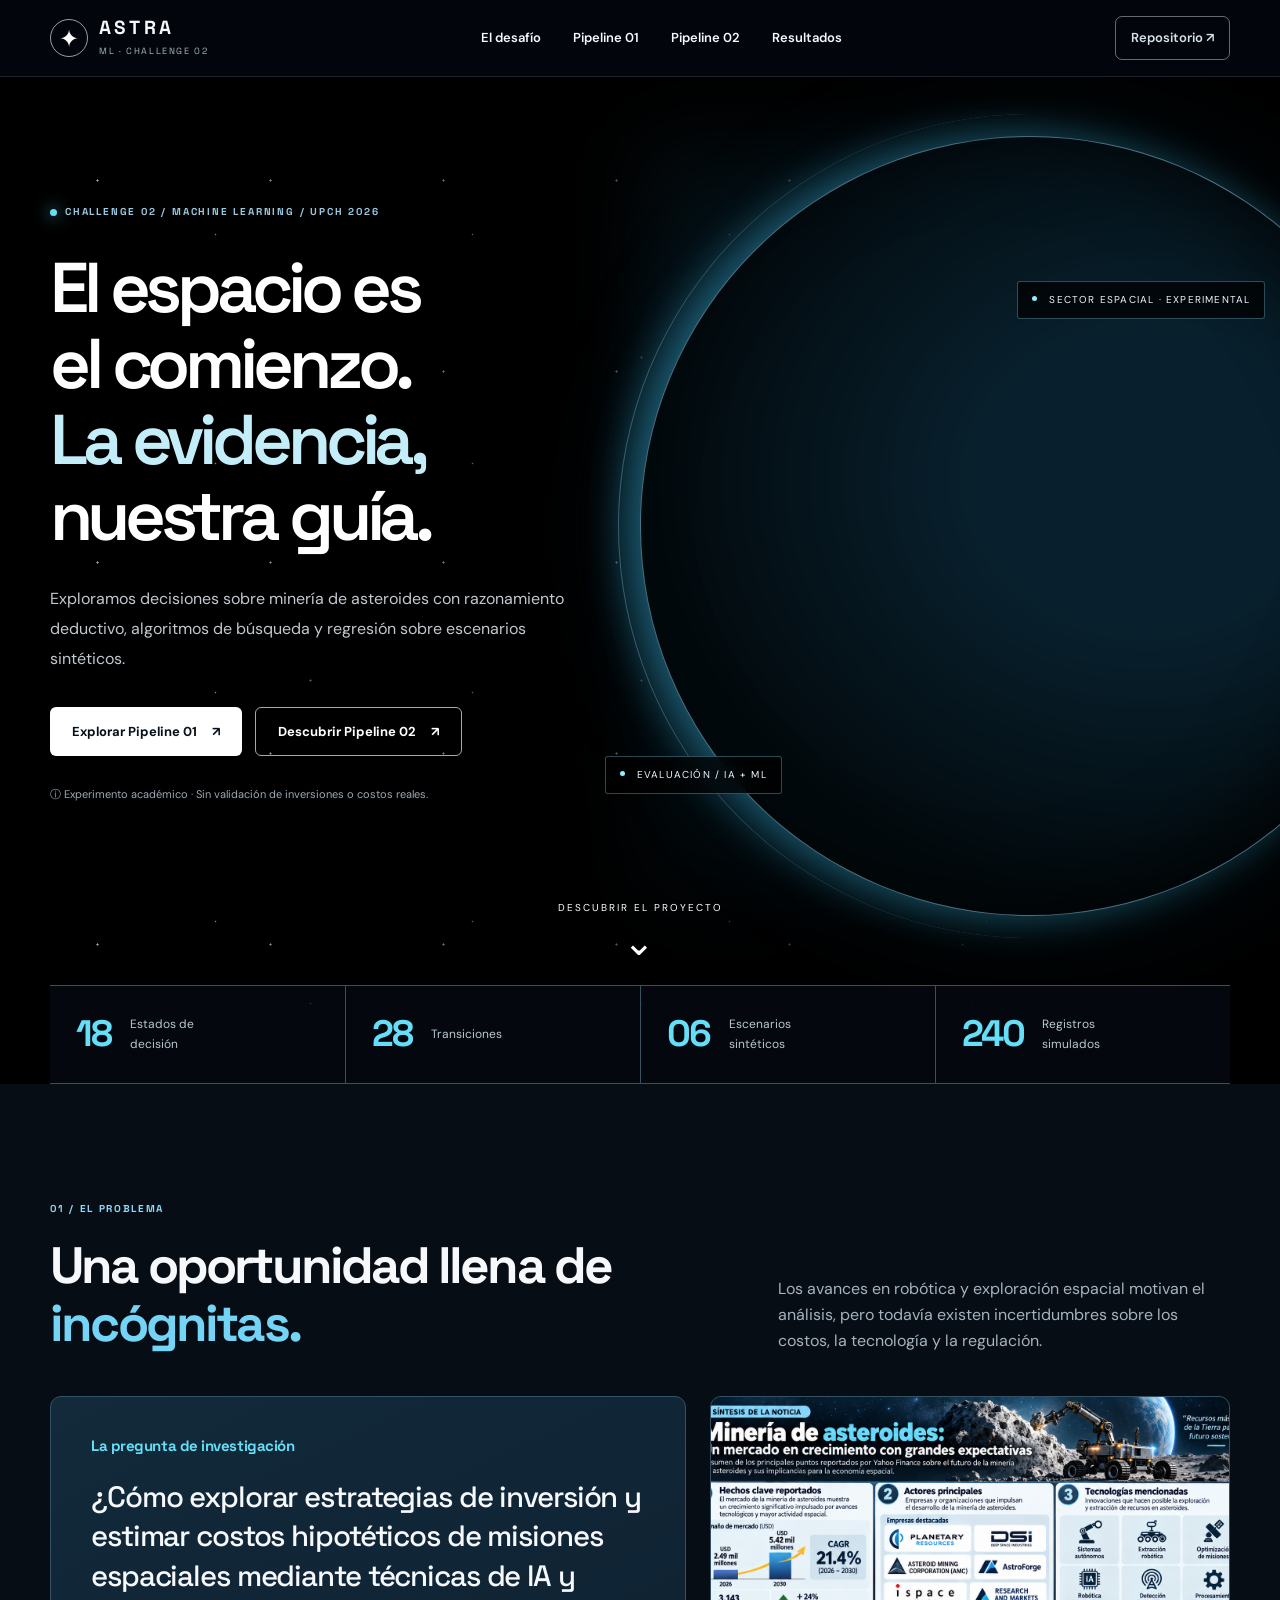
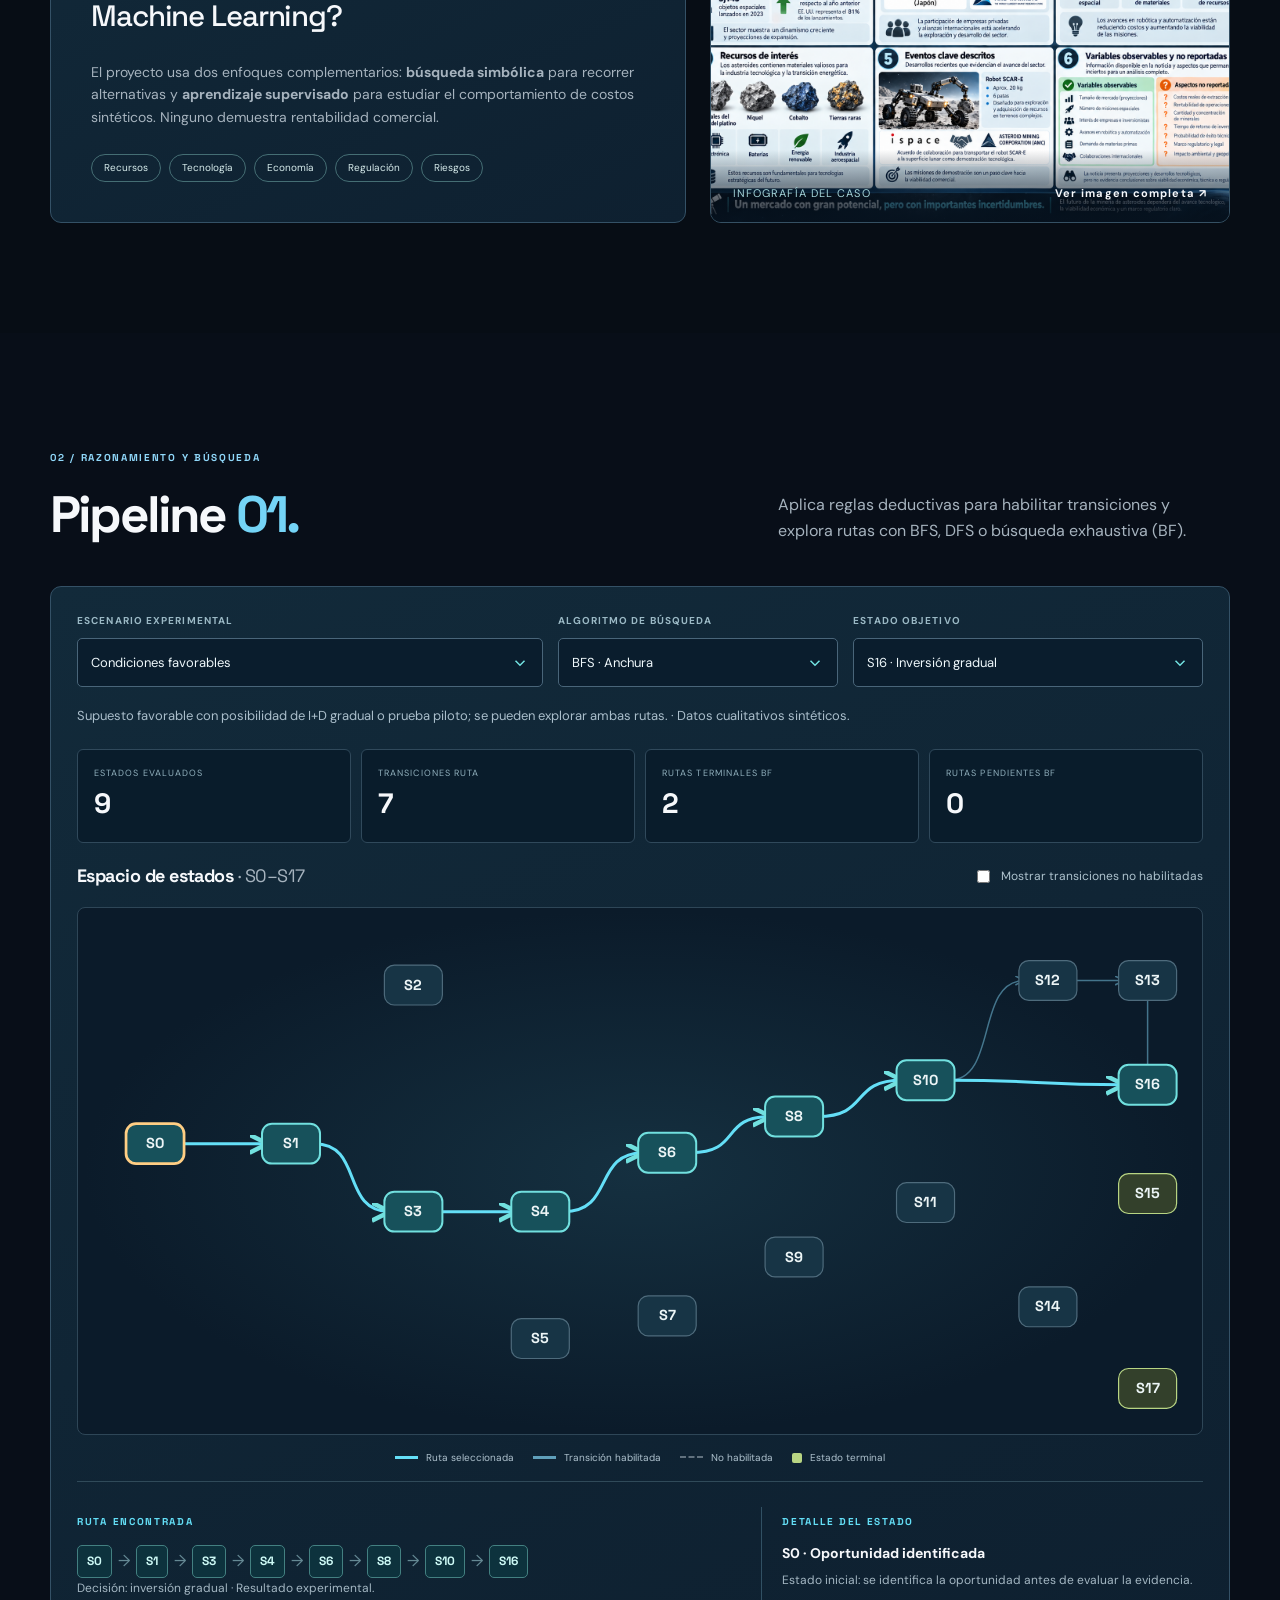
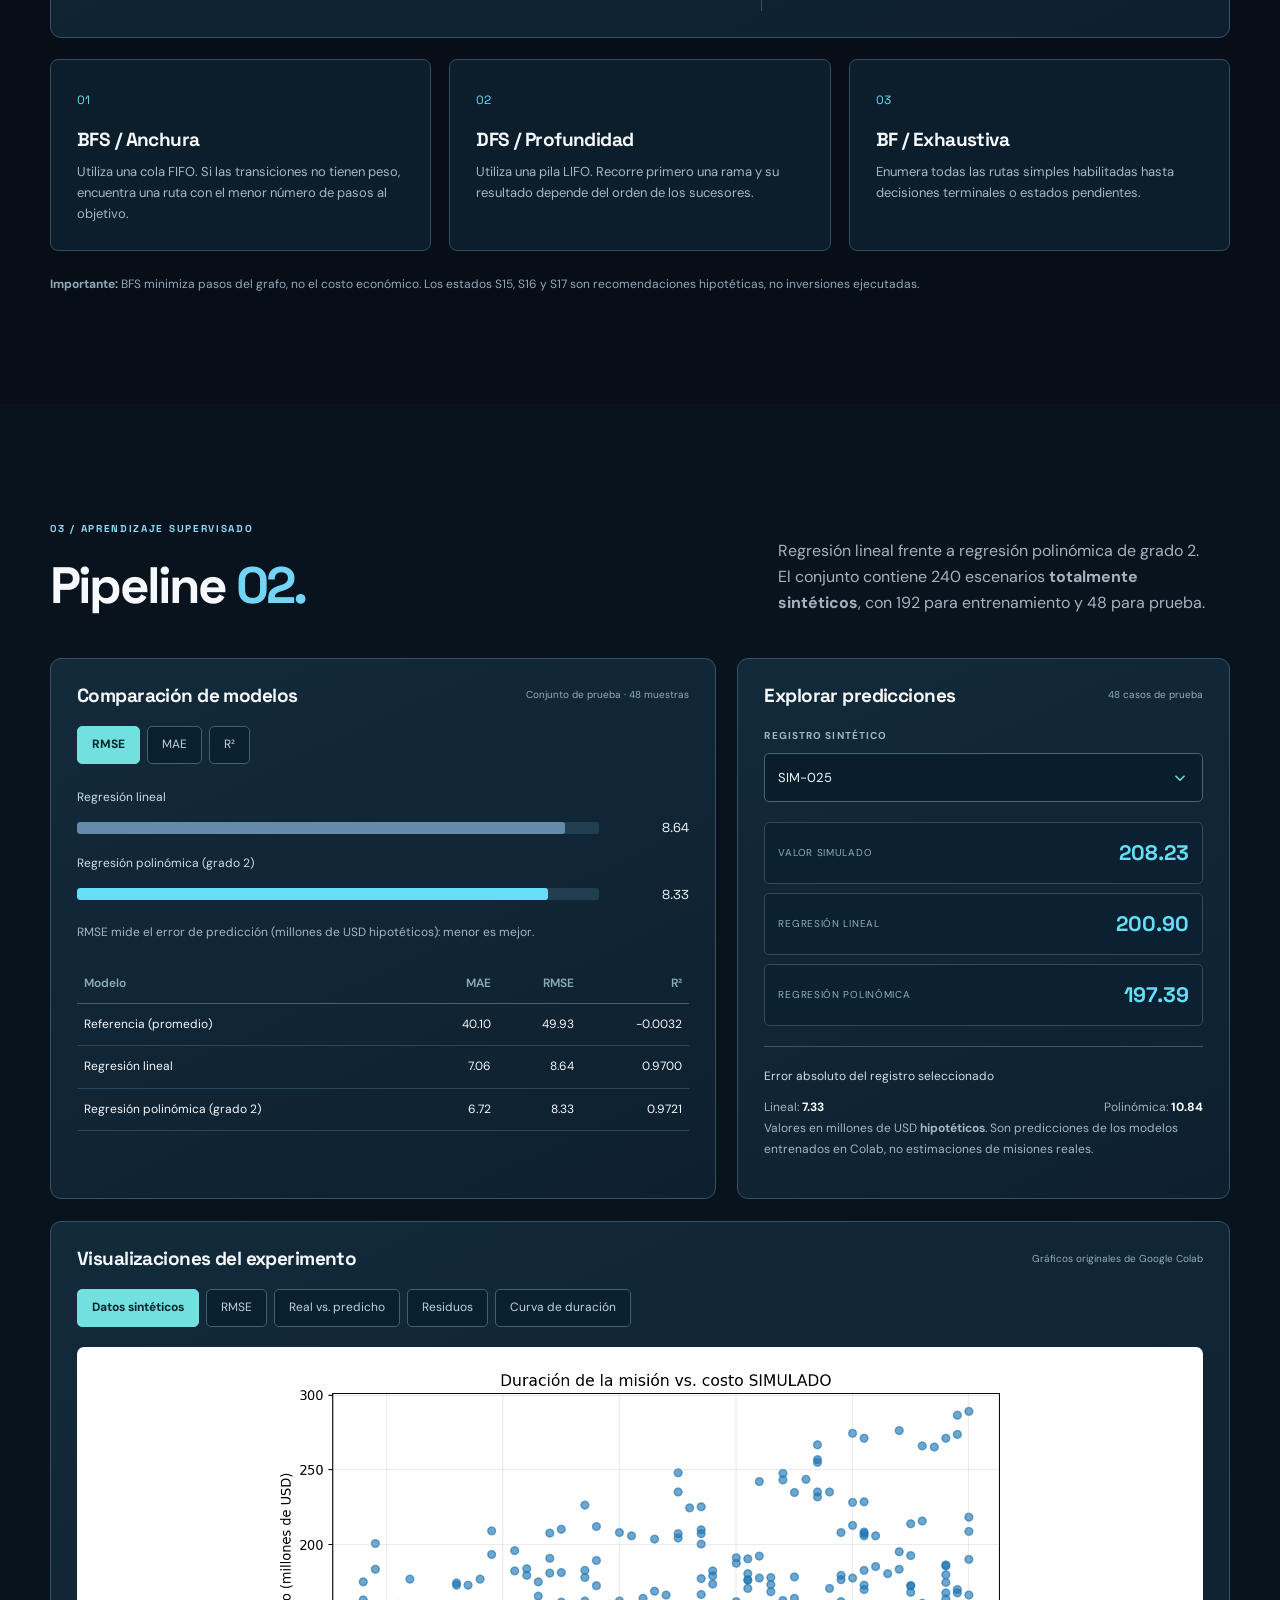
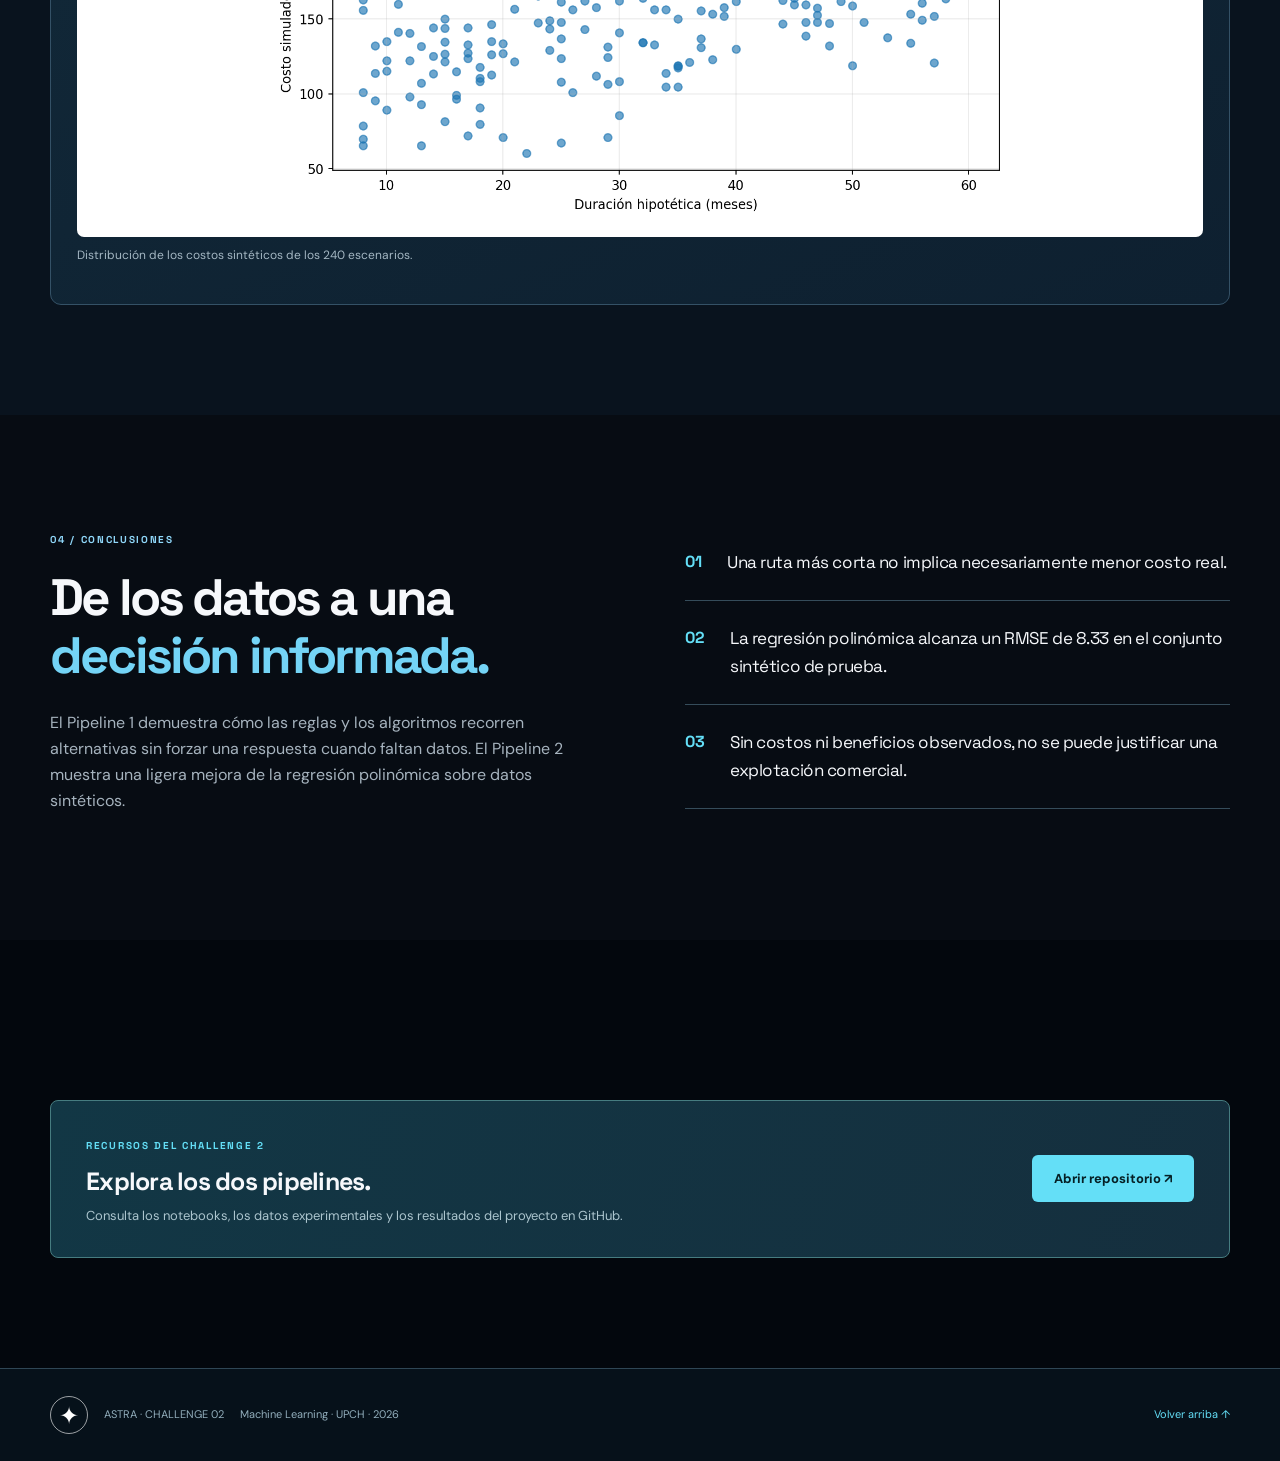
==== commit 72b6d33a: "Quitar referencias IEEE visibles de la web y conservar enlaces a notebooks" ====
--- a/Challenge_2/web/index.html
+++ b/Challenge_2/web/index.html
@@ -21,7 +21,7 @@
       <a href="#contexto">El desafío</a>
       <a href="#pipeline1">Pipeline 01</a>
       <a href="#pipeline2">Pipeline 02</a>
-      <a href="#referencias">Fuentes</a>
+      <a href="#resultados">Resultados</a>
     </nav>
     <a class="header-link" href="https://github.com/pao25-ing/Machine_Learning/tree/main/Challenge_2" target="_blank" rel="noopener noreferrer">Repositorio <span aria-hidden="true">↗</span></a>
     <button class="menu-toggle" id="menu-toggle" type="button" aria-expanded="false" aria-controls="mobile-menu" aria-label="Abrir menú">☰</button>
@@ -30,7 +30,7 @@
     <a href="#contexto">El desafío</a>
     <a href="#pipeline1">Pipeline 01</a>
     <a href="#pipeline2">Pipeline 02</a>
-    <a href="#referencias">Referencias IEEE</a>
+    <a href="#resultados">Resultados</a>
   </nav>
 </header>
 
@@ -66,14 +66,13 @@
       <div><strong>06</strong><span>Escenarios sintéticos</span></div>
       <div><strong>240</strong><span>Registros simulados</span></div>
     </div>
-    <p class="planet-credit">Imagen terrestre: NASA / Blue Marble (2002). Ilustración utilizada con finalidad educativa.</p>
-  </section>
+    </section>
 
   <section class="section section-context" id="contexto">
     <div class="container">
       <div class="section-heading">
         <div><span class="section-kicker">01 / EL PROBLEMA</span><h2>Una oportunidad llena de <span class="accent">incógnitas.</span></h2></div>
-        <p>Los avances en robótica y exploración espacial motivan el análisis, pero aún hay incertidumbre sobre costos, tecnología y normas [1], [2].</p>
+        <p>Los avances en robótica y exploración espacial motivan el análisis, pero todavía existen incertidumbres sobre los costos, la tecnología y la regulación.</p>
       </div>
       <div class="context-grid">
         <article class="panel explanation-panel">
@@ -232,26 +231,14 @@
     </div>
   </section>
 
-  <section class="section references" id="referencias">
-    <div class="container">
-      <div class="section-heading">
-        <div><span class="section-kicker">05 / DOCUMENTACIÓN</span><h2>Referencias <span class="accent">IEEE.</span></h2></div>
-        <p>Fuentes externas para el contexto del proyecto. Los estados, transiciones y registros sintéticos son una elaboración académica.</p>
-      </div>
-      <ol class="reference-list">
-        <li><span>[1]</span><p>The Business Research Company, “Asteroid Mining Market Report 2026,” 2026. [En línea]. Disponible en: <a href="https://www.thebusinessresearchcompany.com/report/asteroid-mining-global-market-report" target="_blank" rel="noopener noreferrer">thebusinessresearchcompany.com</a>.</p></li>
-        <li><span>[2]</span><p>E. Furfaro, “Is NASA Mining Asteroids? We Asked a NASA Scientist: Episode 41,” <em>NASA</em>, 28 jun. 2023. [En línea]. Disponible en: <a href="https://www.nasa.gov/general/is-nasa-mining-asteroids-we-asked-a-nasa-scientist-episode-41/" target="_blank" rel="noopener noreferrer">nasa.gov</a>.</p></li>
-        <li><span>[3]</span><p>ispace, inc., “ispace and Asteroid Mining Corporation Agree to Pursue Future Mission to the Moon,” 9 oct. 2024. [En línea]. Disponible en: <a href="https://www.ispace-inc.com/2024/10/09/ispace-and-asteroid-mining-corporation-agree-to-pursue-future-mission-to-the-moon/" target="_blank" rel="noopener noreferrer">ispace-inc.com</a>.</p></li>
-        <li><span>[4]</span><p>NASA, “Psyche,” <em>NASA Science</em>. [En línea]. Disponible en: <a href="https://science.nasa.gov/mission/psyche/" target="_blank" rel="noopener noreferrer">science.nasa.gov</a>.</p></li>
-        <li><span>[5]</span><p>NASA, “OSIRIS-REx,” <em>NASA Science</em>. [En línea]. Disponible en: <a href="https://science.nasa.gov/mission/osiris-rex/" target="_blank" rel="noopener noreferrer">science.nasa.gov</a>.</p></li>
-        <li><span>[6]</span><p>Oficina de las Naciones Unidas para Asuntos del Espacio Ultraterrestre (UNOOSA), “The Outer Space Treaty,” 1967. [En línea]. Disponible en: <a href="https://www.unoosa.org/oosa/SpaceLaw/outerspt.html" target="_blank" rel="noopener noreferrer">unoosa.org</a>.</p></li>
-        <li><span>[7]</span><p>S. Russell and P. Norvig, <em>Artificial Intelligence: A Modern Approach</em>, 4th ed. Pearson, 2021.</p></li>
-        <li><span>[8]</span><p>scikit-learn developers, “1.1. Linear Models,” <em>scikit-learn User Guide</em>. [En línea]. Disponible en: <a href="https://scikit-learn.org/stable/modules/linear_model.html" target="_blank" rel="noopener noreferrer">scikit-learn.org</a>.</p></li>
-        <li><span>[9]</span><p>scikit-learn developers, “PolynomialFeatures,” <em>scikit-learn API Reference</em>. [En línea]. Disponible en: <a href="https://scikit-learn.org/stable/modules/generated/sklearn.preprocessing.PolynomialFeatures.html" target="_blank" rel="noopener noreferrer">scikit-learn.org</a>.</p></li>
-      <li><span>[10]</span><p>NASA Earth Observatory, “The Blue Marble,” 11 feb. 2002. Imagen científica. [En línea]. Disponible en: <a href="https://science.nasa.gov/earth/earth-observatory/the-blue-marble-2181/" target="_blank" rel="noopener noreferrer">NASA Science</a>.</p></li>
-      </ol>
+  <section class="section resources" id="recursos">
+    <div class="container">
       <div class="repo-panel">
-        <div><span class="eyebrow-small">CÓDIGO Y REPRODUCIBILIDAD</span><h3>Explora los notebooks en GitHub.</h3><p>Consulta los datasets, resultados, figuras y la implementación completa de ambos pipelines.</p></div>
+        <div>
+          <span class="eyebrow-small">RECURSOS DEL CHALLENGE 2</span>
+          <h3>Explora los dos pipelines.</h3>
+          <p>Consulta los notebooks, los datos experimentales y los resultados del proyecto en GitHub.</p>
+        </div>
         <a class="btn btn-primary" href="https://github.com/pao25-ing/Machine_Learning/tree/main/Challenge_2" target="_blank" rel="noopener noreferrer">Abrir repositorio ↗</a>
       </div>
     </div>
--- a/Challenge_2/web/styles.css
+++ b/Challenge_2/web/styles.css
@@ -3,4 +3,44 @@
 *{box-sizing:border-box}html{scroll-behavior:smooth}body{margin:0;background:var(--bg);color:var(--white);font-family:var(--font);line-height:1.62}a{color:inherit}button,select{font:inherit}button,select,a{-webkit-tap-highlight-color:transparent}button:focus-visible,select:focus-visible,a:focus-visible,input:focus-visible{outline:3px solid var(--cyan);outline-offset:4px}h1,h2,h3,p{margin-top:0}h1,h2,h3{font-family:var(--display);line-height:1.14}h2{font-size:clamp(2.2rem,4vw,3.6rem);letter-spacing:-.055em;margin-bottom:0}h3{font-size:1.3rem;letter-spacing:-.03em}.container{width:min(1180px,calc(100% - 44px));margin-inline:auto}.skip-link{position:absolute;top:-70px;left:15px;padding:10px;background:white;color:#000;z-index:100}.skip-link:focus{top:12px}.site-header{position:sticky;top:0;z-index:50;background:#07131fe6;backdrop-filter:blur(18px);border-bottom:1px solid #ffffff16}.header-inner{height:74px;display:flex;align-items:center;justify-content:space-between;gap:18px}.brand{display:flex;align-items:center;gap:11px;text-decoration:none;font-family:var(--display)}.brand-symbol{width:38px;height:38px;display:inline-grid;place-items:center;border:1px solid #7ce7df80;border-radius:50%;font-size:24px;color:var(--cyan)}.brand strong{display:block;font-size:19px;letter-spacing:.17em;line-height:1}.brand small{display:block;font-size:9px;letter-spacing:.18em;color:var(--muted);margin-top:7px}.desktop-nav{display:flex;gap:32px}.desktop-nav a,.header-link{font-size:13px;text-decoration:none;color:#d7e1ea;font-weight:600}.desktop-nav a:hover,.header-link:hover{color:var(--cyan)}.header-link{border:1px solid #45616d;padding:10px 15px;border-radius:7px}.hero{position:relative;overflow:hidden;padding:104px 0 0;background:radial-gradient(ellipse at 75% 40%,#13425655,transparent 47%),linear-gradient(180deg,#091723,#07131f)}.hero-grid{display:grid;grid-template-columns:1.1fr .9fr;align-items:center;min-height:465px;position:relative}.hero-copy{position:relative;z-index:2}.eyebrow,.section-kicker,.eyebrow-small{font-family:var(--display);font-size:10px;letter-spacing:.17em;font-weight:700;color:var(--cyan)}.eyebrow{display:flex;align-items:center;gap:8px}.eyebrow-dot,.signal{height:7px;width:7px;border-radius:50%;background:var(--cyan);box-shadow:0 0 15px var(--cyan);display:inline-block}.hero h1{font-size:clamp(3rem,5.4vw,5.9rem);letter-spacing:-.075em;line-height:1.04;margin:24px 0}.hero h1 em{font-style:normal;color:var(--cyan)}.hero-copy>p:not(.hero-disclaimer){max-width:570px;font-size:16px;line-height:1.85;color:var(--muted)}.hero-actions{display:flex;gap:13px;flex-wrap:wrap;margin-top:34px}.btn{display:inline-flex;align-items:center;justify-content:center;gap:15px;padding:13px 22px;font-size:13px;font-weight:700;text-decoration:none;border-radius:6px;transition:transform .2s,background .2s}.btn:hover{transform:translateY(-2px)}.btn-primary{background:var(--cyan);color:#062025}.btn-outline{border:1px solid #79949a;color:#edf5f8}.hero-disclaimer{font-size:11px;color:#899fac;margin-top:30px}.orbit-illustration{position:relative;height:420px;isolation:isolate}.orbit{position:absolute;left:50%;top:48%;border:1px solid #4a80905e;border-radius:50%;transform:translate(-50%,-50%) rotate(-23deg)}.orbit-a{width:390px;height:190px}.orbit-b{width:500px;height:300px;border-style:dashed;opacity:.6}.asteroid{position:absolute;left:50%;top:48%;transform:translate(-50%,-50%) rotate(-24deg);width:265px;height:252px;border-radius:47% 54% 50% 45%;background:radial-gradient(circle at 32% 22%,#beabaa 0,#776d70 19%,#3e4350 46%,#182a36 74%,#0b1b26 100%);box-shadow:inset 15px 20px 36px #ffffff17,inset -28px -30px 55px #030c1f,0 0 90px #71e0df1b,25px 37px 72px #0009;clip-path:polygon(14% 13%,35% 2%,62% 8%,85% 17%,98% 41%,91% 72%,75% 96%,46% 100%,21% 88%,4% 58%,0 35%)}.crater{position:absolute;background:radial-gradient(circle at 35% 30%,#b2a4a444,#232f3c 70%);border-radius:50%;box-shadow:inset 2px 3px 7px #050e15bd}.crater-a{width:70px;height:47px;left:42px;top:48px}.crater-b{width:37px;height:34px;right:47px;top:94px}.crater-c{width:51px;height:34px;left:105px;bottom:34px}.orbit-label{position:absolute;z-index:3;border:1px solid #446575;background:#0b1e2ccc;padding:10px 13px;color:#e0f3f4;letter-spacing:.09em;font-family:var(--display);font-size:9px;border-radius:5px}.orbit-label-a{top:40px;right:16px}.orbit-label-b{bottom:55px;left:0}.signal{margin-right:9px}.signal.amber{background:var(--amber);box-shadow:0 0 12px var(--amber)}.star{position:absolute;border-radius:50%;background:white;box-shadow:0 0 14px white}.star-a{left:28px;top:75px;width:3px;height:3px}.star-b{right:30px;bottom:110px;width:2px;height:2px}.star-c{right:80px;top:100px;width:3px;height:3px}.metrics-strip{position:relative;display:grid;grid-template-columns:repeat(4,1fr);border-top:1px solid #35515e;border-bottom:1px solid #35515e;margin-top:55px}.metrics-strip>div{padding:29px 26px;display:flex;align-items:center;gap:19px}.metrics-strip>div+div{border-left:1px solid #35515e}.metrics-strip strong{font-family:var(--display);font-size:2.3rem;color:var(--cyan);letter-spacing:-.06em;line-height:1}.metrics-strip span{font-size:12px;color:#b8c9d2;max-width:110px}.section{padding:110px 0;scroll-margin-top:75px}.section-context{background:#091925}.section-heading{display:grid;grid-template-columns:1.2fr .8fr;align-items:end;gap:50px;margin-bottom:42px}.section-heading h2{margin-top:17px}.section-heading>p{max-width:435px;color:var(--muted);margin:0}.accent{color:var(--cyan)}.context-grid{display:grid;grid-template-columns:1.1fr .9fr;gap:24px}.panel{background:linear-gradient(155deg,#122a3a,#0e2030);border:1px solid #345166;border-radius:11px}.explanation-panel{padding:40px}.explanation-panel h3{font-size:15px;color:var(--cyan)}.big-question{font-family:var(--display);font-weight:500;font-size:clamp(1.5rem,2.3vw,2.15rem);line-height:1.35;letter-spacing:-.038em;margin:24px 0}.explanation-panel>p:not(.big-question){color:var(--muted);font-size:14px}.chips{display:flex;gap:8px;flex-wrap:wrap;margin-top:25px}.chips span{font-size:10px;color:#d7ecec;border:1px solid #456e74;border-radius:25px;padding:5px 12px}.infographic-card{position:relative;overflow:hidden;display:block;min-height:340px;border:1px solid #355063;border-radius:11px;text-decoration:none;background:#142734}.infographic-card img{width:100%;height:100%;position:absolute;object-fit:cover;object-position:center;transition:transform .5s}.infographic-card:hover img{transform:scale(1.035)}.infographic-caption{position:absolute;bottom:0;left:0;right:0;display:flex;justify-content:space-between;gap:10px;padding:35px 22px 19px;background:linear-gradient(transparent,#06111dee);font-size:11px;letter-spacing:.1em}.infographic-caption span{color:#a4d4d9}.section-pipeline{background:#07131f}.explorer{overflow:hidden;padding:26px}.explorer-controls{display:grid;grid-template-columns:2fr 1.2fr 1.5fr;gap:15px}.field{display:block;min-width:0}.field>span{display:block;color:#9bb9c5;font-size:10px;letter-spacing:.11em;font-weight:700;margin-bottom:9px}.field select{width:100%;color:#eff8fb;appearance:none;border:1px solid #496579;background:#0a1d2d url("data:image/svg+xml,%3Csvg xmlns='http://www.w3.org/2000/svg' width='18' height='18' viewBox='0 0 24 24' fill='none' stroke='%2371e0df' stroke-width='2'%3E%3Cpath d='m6 9 6 6 6-6'/%3E%3C/svg%3E") no-repeat right 13px center;border-radius:5px;padding:13px 33px 13px 13px;cursor:pointer;font-size:13px}.hidden{display:none!important}.scenario-description{margin:18px 0;color:#aabecb;font-size:13px}.explorer-stats{display:grid;grid-template-columns:repeat(4,1fr);gap:10px;margin:23px 0}.mini-stat{background:#091c2b;border:1px solid #30495b;padding:16px;border-radius:6px}.mini-stat span{font-size:9px;letter-spacing:.12em;display:block;color:#91b0bd}.mini-stat strong{font-family:var(--display);color:var(--white);font-size:1.75rem;letter-spacing:-.05em}.graph-topline,.panel-topline{display:flex;justify-content:space-between;align-items:center;gap:20px}.graph-topline h3,.panel-topline h3{margin:0}.graph-topline h3{font-size:18px}.muted{color:var(--muted);font-weight:400}.checkbox-label{font-size:12px;color:#aec3ce;display:flex;align-items:center;gap:8px;cursor:pointer}.checkbox-label input{accent-color:var(--cyan)}.graph-scroll{margin-top:20px;overflow-x:auto;border-radius:8px;background:radial-gradient(ellipse at center,#153040,#0b1b2a 70%);border:1px solid #2e4657}.graph-scroll svg{width:100%;min-width:720px;display:block;height:auto}.graph-scroll .edge{fill:none;stroke:#5f9fba;stroke-width:1.65;opacity:.68}.graph-scroll .edge.route{stroke:var(--cyan);stroke-width:3.3;opacity:1}.graph-scroll .edge.disabled{stroke:#4b6472;opacity:.22;stroke-dasharray:5 6}.graph-scroll .graph-node{cursor:pointer;outline:none}.graph-scroll .graph-node rect{fill:#173445;stroke:#4e6b7c;stroke-width:1.3;rx:11}.graph-scroll .graph-node.terminal rect{fill:#33402b;stroke:#b8d583}.graph-scroll .graph-node.route-node rect{fill:#17515b;stroke:#71e0df;stroke-width:2.2}.graph-scroll .graph-node.selected rect{stroke:#ffce84;stroke-width:3}.graph-scroll .graph-node text{fill:#ecf5f6;font-size:16px;font-weight:700;font-family:var(--display);pointer-events:none}.graph-scroll .graph-node .node-caption{font-family:var(--font);fill:#acc5cb;font-size:9px;font-weight:400}.graph-scroll .graph-node:focus-visible rect{stroke:#fff;stroke-width:3}.graph-legend{display:flex;gap:19px;flex-wrap:wrap;justify-content:center;padding:15px;border-bottom:1px solid #304a59;color:#afc2ce;font-size:10px}.graph-legend span{display:flex;align-items:center;gap:8px}.legend-line{display:inline-block;height:3px;width:23px}.legend-line.route{background:var(--cyan)}.legend-line.enabled{background:#5f9fba}.legend-line.disabled{border-top:2px dashed #61717e}.legend-dot{height:10px;width:10px;border-radius:2px}.legend-dot.terminal{background:#b8d583}.explorer-bottom{display:grid;grid-template-columns:1.5fr 1fr;gap:22px;padding-top:25px}.route-chips{display:flex;flex-wrap:wrap;gap:6px;align-items:center;margin-top:12px}.route-chip{padding:6px 9px;border:1px solid #438081;border-radius:5px;font-family:var(--display);font-size:12px;font-weight:700;color:#cefaf6;background:#0d323d}.route-arrow{color:#658994}.small-muted{font-size:12px;color:#a4b7c3;line-height:1.75}.state-detail{border-left:1px solid #315063;padding-left:20px}.state-detail strong{display:block;margin-top:9px;font-size:14px}.state-detail p{font-size:12px;color:#a4b7c3;margin-top:7px;margin-bottom:0}.method-grid{display:grid;grid-template-columns:repeat(3,1fr);gap:18px;margin-top:21px}.method-card{border:1px solid #324d5e;border-radius:8px;padding:26px;background:#0c1e2c}.method-icon{color:var(--cyan);font-family:var(--display);font-size:12px}.method-card h3{margin:17px 0 10px;font-size:19px}.method-card p{color:#a4b7c3;font-size:13px;margin:0}.context-note{color:#8faab8;font-size:12px;margin:24px 0 0}.section-prediction{background:#0b1b29}.prediction-grid{display:grid;grid-template-columns:1.15fr .85fr;gap:21px}.results-panel,.example-panel,.gallery-panel{padding:26px}.panel-topline h3{font-size:19px}.source-note{font-size:10px;color:#91aebc;white-space:nowrap}.metrics-tabs,.viz-tabs{display:flex;gap:7px;flex-wrap:wrap;margin:20px 0}.metric-tab,.viz-tab{cursor:pointer;border:1px solid #416172;color:#bdd2de;background:#092031;border-radius:5px;padding:8px 14px;font-size:12px}.metric-tab.active,.viz-tab.active{background:#71e0df;color:#04252a;border-color:#71e0df;font-weight:700}.metric-bars{margin:24px 0 17px}.bar-line{display:grid;grid-template-columns:1fr 80px;gap:10px;align-items:center;margin-bottom:16px}.bar-line .bar-name{grid-column:1 / -1;color:#cbdde8;font-size:12px}.bar-track{height:12px;background:#223f52;overflow:hidden;border-radius:3px}.bar-fill{height:100%;border-radius:3px;background:#648baa;transition:width .25s}.bar-fill.best{background:var(--cyan)}.bar-value{font-family:var(--display);font-size:13px;text-align:right}.data-table{width:100%;border-collapse:collapse;margin-top:21px;font-size:12px}.data-table th{text-align:left;color:#89adba;font-weight:600;padding:10px 7px;border-bottom:1px solid #476070}.data-table td{padding:11px 7px;border-bottom:1px solid #29475b}.data-table td:not(:first-child),.data-table th:not(:first-child){text-align:right}.example-panel .field{margin-top:22px}.sample-values{display:grid;grid-template-columns:1fr;gap:9px;margin-top:20px}.sample-values>div{display:flex;justify-content:space-between;align-items:center;gap:15px;background:#0b2131;padding:13px;border:1px solid #324a5b;border-radius:5px}.sample-values span{font-size:10px;color:#8daebc;letter-spacing:.07em}.sample-values strong{font-family:var(--display);font-size:21px;color:var(--cyan)}.deviation{border-top:1px solid #3a5667;margin-top:20px;padding-top:15px}.deviation>span{font-size:12px;color:#cedde7}.deviation>div{display:flex;justify-content:space-between;gap:10px;font-size:12px;color:var(--muted);margin-top:10px}.deviation b{color:white}.gallery-panel{margin-top:22px}.gallery-panel img{width:100%;max-height:490px;object-fit:contain;background:#fff;border-radius:7px;padding:12px}.viz-tabs{margin:20px 0}.conclusions{background:#0a1824}.takeaway-grid{display:grid;grid-template-columns:1fr 1fr;gap:90px}.takeaway-grid h2{margin:18px 0 25px}.takeaway-grid p{color:var(--muted)}.takeaway-list>div{display:flex;gap:25px;padding:24px 0;border-bottom:1px solid #354c5a}.takeaway-list b{font-family:var(--display);color:var(--cyan)}.takeaway-list span{font-family:var(--display);font-size:17px;letter-spacing:-.025em}.references{background:#07131f}.reference-list{list-style:none;padding:0;margin:0;display:grid;grid-template-columns:1fr 1fr;gap:0 32px}.reference-list li{display:flex;gap:13px;border-bottom:1px solid #294553;padding:17px 0}.reference-list li>span{color:var(--cyan);font-family:var(--display);font-size:12px;font-weight:700}.reference-list p{font-size:12px;color:#a8bdc9;margin:0}.reference-list a{color:var(--cyan);overflow-wrap:anywhere}.repo-panel{background:linear-gradient(110deg,#123745,#152f3e);border:1px solid #467c80;border-radius:8px;padding:30px 35px;display:flex;align-items:center;justify-content:space-between;gap:30px;margin-top:50px}.repo-panel h3{font-size:25px;margin:10px 0}.repo-panel p{font-size:13px;color:#acc5ce;margin:0}.site-footer{border-top:1px solid #2f4655;background:#06111a}.footer-inner{display:flex;align-items:center;gap:16px;padding:27px 0;font-size:11px;color:#92aebc}.footer-inner>a{margin-left:auto;text-decoration:none;color:var(--cyan)}.toast{position:fixed;z-index:200;bottom:25px;left:50%;transform:translateX(-50%);max-width:90%;padding:15px 23px;background:#163b44;color:#d3f3ef;border:1px solid #51938e;border-radius:8px;box-shadow:0 15px 45px #0009;font-size:13px}
 @media(max-width:980px){.desktop-nav{gap:15px}.hero-grid{grid-template-columns:1fr .75fr}.hero h1{font-size:clamp(2.9rem,5vw,4.5rem)}.orbit-illustration{transform:scale(.78);transform-origin:center}.metrics-strip>div{padding:22px 15px;gap:9px}.metrics-strip strong{font-size:1.8rem}.section-heading{gap:25px}.explorer-controls{grid-template-columns:repeat(2,1fr)}.reference-list{grid-template-columns:1fr}}
 @media(max-width:700px){.container{width:min(100% - 30px,1180px)}.header-inner{height:67px}.desktop-nav{display:none}.brand-symbol{width:32px;height:32px;font-size:20px}.brand strong{font-size:16px}.header-link{font-size:11px;padding:8px}.hero{padding-top:55px}.hero-grid{display:block;min-height:initial}.hero h1{font-size:clamp(2.7rem,11vw,4.2rem)}.hero-copy>p:not(.hero-disclaimer){font-size:14px}.orbit-illustration{height:265px;transform:scale(.7);transform-origin:top center;margin-top:38px;margin-bottom:-50px}.metrics-strip{grid-template-columns:repeat(2,1fr);margin-top:27px}.metrics-strip>div{padding:19px 12px}.metrics-strip>div:nth-child(3){border-left:0;border-top:1px solid #35515e}.metrics-strip>div:nth-child(4){border-top:1px solid #35515e}.section{padding:72px 0;scroll-margin-top:67px}.section-heading{display:block;margin-bottom:30px}.section-heading>p{margin-top:18px;font-size:14px}.context-grid,.prediction-grid,.takeaway-grid{grid-template-columns:1fr;gap:18px}.explanation-panel{padding:25px}.infographic-card{min-height:270px}.explorer{padding:15px}.explorer-controls{grid-template-columns:1fr}.explorer-stats{grid-template-columns:repeat(2,1fr)}.mini-stat{padding:12px}.graph-topline{display:block}.checkbox-label{margin-top:13px}.explorer-bottom{grid-template-columns:1fr}.state-detail{border-left:0;border-top:1px solid #315063;padding:17px 0 0}.method-grid{grid-template-columns:1fr;gap:10px}.method-card{padding:22px}.panel-topline{align-items:start;display:block}.source-note{display:block;margin-top:7px}.results-panel,.example-panel,.gallery-panel{padding:18px}.data-table{font-size:10px}.data-table td,.data-table th{padding:9px 4px}.takeaway-grid{gap:20px}.repo-panel{display:block;padding:24px}.repo-panel .btn{margin-top:22px}.footer-inner{flex-wrap:wrap}.footer-inner .brand-symbol{display:none}}
-@media(prefers-reduced-motion:reduce){*,*:before,*:after{scroll-behavior:auto!important;transition:none!important;animation:none!important}}+@media(prefers-reduced-motion:reduce){*,*:before,*:after{scroll-behavior:auto!important;transition:none!important;animation:none!important}}
+/* Rediseño basado en las composiciones espaciales del kit Figma.
+   Se mantienen los paneles del simulador y sus interacciones. */
+:root{--bg:#03070d;--bg2:#0a1420;--panel:#10212f;--line:#283947;--white:#f6f8fb;--cyan:#64dff7;--muted:#a6b3be}
+.site-header{background:#03070df0;border-bottom:1px solid #ffffff1c}
+.header-inner{height:76px}
+.desktop-nav a{color:#f5f8ff}
+.brand-symbol{border-color:#fff9;color:white}
+.header-link{border-color:#ffffff66}
+.cosmic-hero{background:#000;min-height:850px;padding-top:85px;isolation:isolate}
+.starfield{position:absolute;inset:0;z-index:-1;pointer-events:none;opacity:.7;background-image:radial-gradient(circle,#fff 0.8px,transparent 1.4px),radial-gradient(circle,#d4e7ff 0.6px,transparent 1.1px),radial-gradient(circle,#91bcd3 .7px,transparent 1.4px);background-size:173px 191px,257px 229px,331px 323px;background-position:11px 8px,87px 43px,145px 119px;mask-image:linear-gradient(90deg,black,transparent 90%)}
+.cosmic-hero-grid{display:grid;grid-template-columns:1fr 1fr;min-height:535px;align-items:center;position:relative}
+.cosmic-hero .hero-copy{padding:42px 0 75px;z-index:3}
+.cosmic-hero .hero-copy .eyebrow{letter-spacing:.18em;color:#9bc8e0;font-size:10px}
+.cosmic-hero h1{font-size:clamp(3.2rem,5.5vw,6.1rem);font-weight:600;color:#fff;letter-spacing:-.073em;line-height:1.08;margin:30px 0}
+.cosmic-hero h1 em{font-style:normal;color:#c4edfa}
+.cosmic-hero .hero-copy>p:not(.hero-disclaimer){max-width:540px;color:#c2c8ce;font-size:16px}
+.cosmic-hero .btn-primary{background:#fff;color:#07111b}
+.cosmic-hero .btn-outline{border-color:#fafafaab;color:#fff}
+.cosmic-hero .hero-disclaimer{color:#9ba9b6}
+.planet-stage{position:relative;width:100%;height:570px;pointer-events:none}
+.planet-earth{position:absolute;left:0;top:50%;transform:translateY(-50%);width:min(780px,76vw);height:min(780px,76vw);border-radius:50%;background-color:#08202d;background-image:radial-gradient(ellipse at 65% 44%,transparent 24%,#000b 70%),url('https://eoimages.gsfc.nasa.gov/images/imagerecords/2000/2181/globe_east_lrg.jpg');background-position:center,center;background-size:cover,cover;box-shadow:-16px 0 41px #44cdff63,0 0 125px #239ed51c,inset -40px -8px 78px #000a;border:1px solid #98dffd77}
+.planet-outer-glow{position:absolute;left:0;top:50%;transform:translateY(-50%);width:min(780px,76vw);height:min(780px,76vw);background:radial-gradient(circle at 15% 42%,#2b94c72a,transparent 65%);filter:blur(36px)}
+.planet-halo{position:absolute;left:-22px;top:50%;transform:translateY(-50%);height:min(824px,80vw);width:min(824px,80vw);border-radius:50%;border-left:1px solid #a2edff8a;opacity:.55}
+.planet-data{position:absolute;z-index:1;background:#000b;backdrop-filter:blur(10px);color:#edf7ff;border:1px solid #83dcf655;border-radius:3px;padding:10px 14px;font-size:10px;letter-spacing:.12em;white-space:nowrap}
+.planet-data i{display:inline-block;width:5px;height:5px;border-radius:100%;background:#8fefff;margin-right:8px;vertical-align:2px}
+.planet-data-top{top:7%;right:-6%}.planet-data-bottom{bottom:3%;left:-6%}
+.scroll-discover{position:relative;z-index:3;display:flex;justify-content:center;align-items:center;flex-direction:column;gap:7px;text-decoration:none;color:white;letter-spacing:.2em;font-size:10px;margin:10px 0 24px}
+.scroll-discover span:last-child{font-size:38px;line-height:1;animation:descend 2.5s ease-in-out infinite}
+@keyframes descend{50%{transform:translateY(8px)}}
+.cosmic-hero .metrics-strip{background:#060b12b8;position:relative;margin-top:10px}
+.planet-credit{color:#8ba0aa;font-size:10px;text-align:right;margin:8px max(20px,calc((100vw - 1180px)/2)) 16px}
+.section-context{background:#070d15}.section-pipeline{background:#080e18}.section-prediction{background:#09131e}
+.conclusions{background:#070c13}.references{background:#060a11}
+.section-kicker{color:#90d8fa}.accent{color:#74d4f6}
+.menu-toggle{display:none;background:transparent;color:#fff;border:1px solid #fff6;border-radius:5px;padding:6px 10px;font-size:19px;cursor:pointer}
+.mobile-menu{display:none;background:#050d16;position:absolute;top:100%;left:0;right:0;padding:20px 28px;border-bottom:1px solid #345}
+.mobile-menu a{color:#fff;text-decoration:none;padding:11px;display:block}
+@media(max-width:1080px){.planet-earth,.planet-outer-glow{width:590px;height:590px}.planet-halo{width:614px;height:614px}.planet-stage{height:530px}.planet-data-top{right:0}}
+@media(max-width:700px){.menu-toggle{display:block}.header-link{margin-left:auto}.mobile-menu:not([hidden]){display:block}.cosmic-hero{padding-top:65px;min-height:0}.cosmic-hero-grid{display:block;min-height:0}.cosmic-hero .hero-copy{padding:30px 0 0}.cosmic-hero h1{font-size:clamp(2.9rem,10.2vw,4.8rem)}.cosmic-hero .hero-copy>p:not(.hero-disclaimer){font-size:14px}.planet-stage{height:380px;margin-top:10px;overflow:hidden}.planet-earth,.planet-outer-glow{width:min(110vw,500px);height:min(110vw,500px);left:20%;top:65%}.planet-halo{width:min(114vw,520px);height:min(114vw,520px);left:18%;top:65%}.planet-data{font-size:8px}.planet-data-top{right:0;top:12%}.planet-data-bottom{left:1%;bottom:8%}.scroll-discover{margin:0 0 25px}.planet-credit{font-size:9px;margin:12px 20px;text-align:center}}
+@media(prefers-reduced-motion:reduce){.scroll-discover span:last-child{animation:none}}
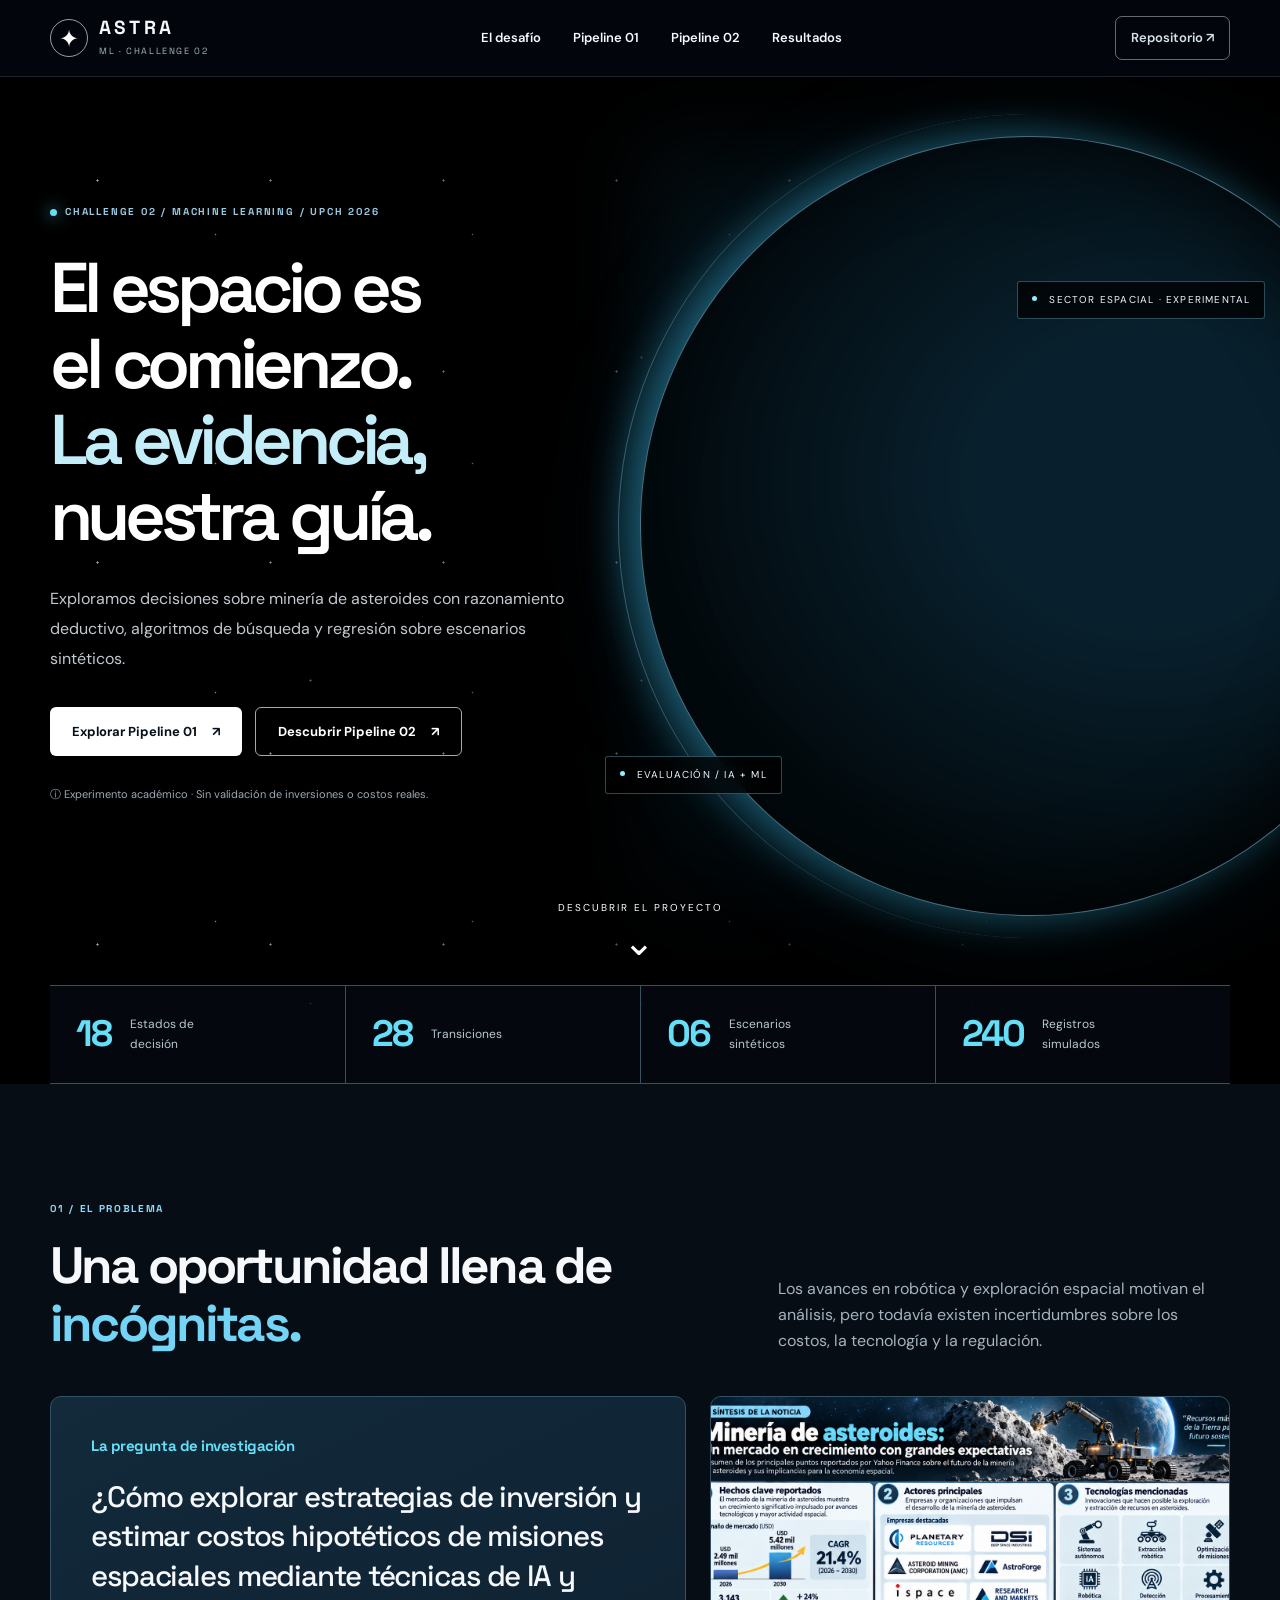
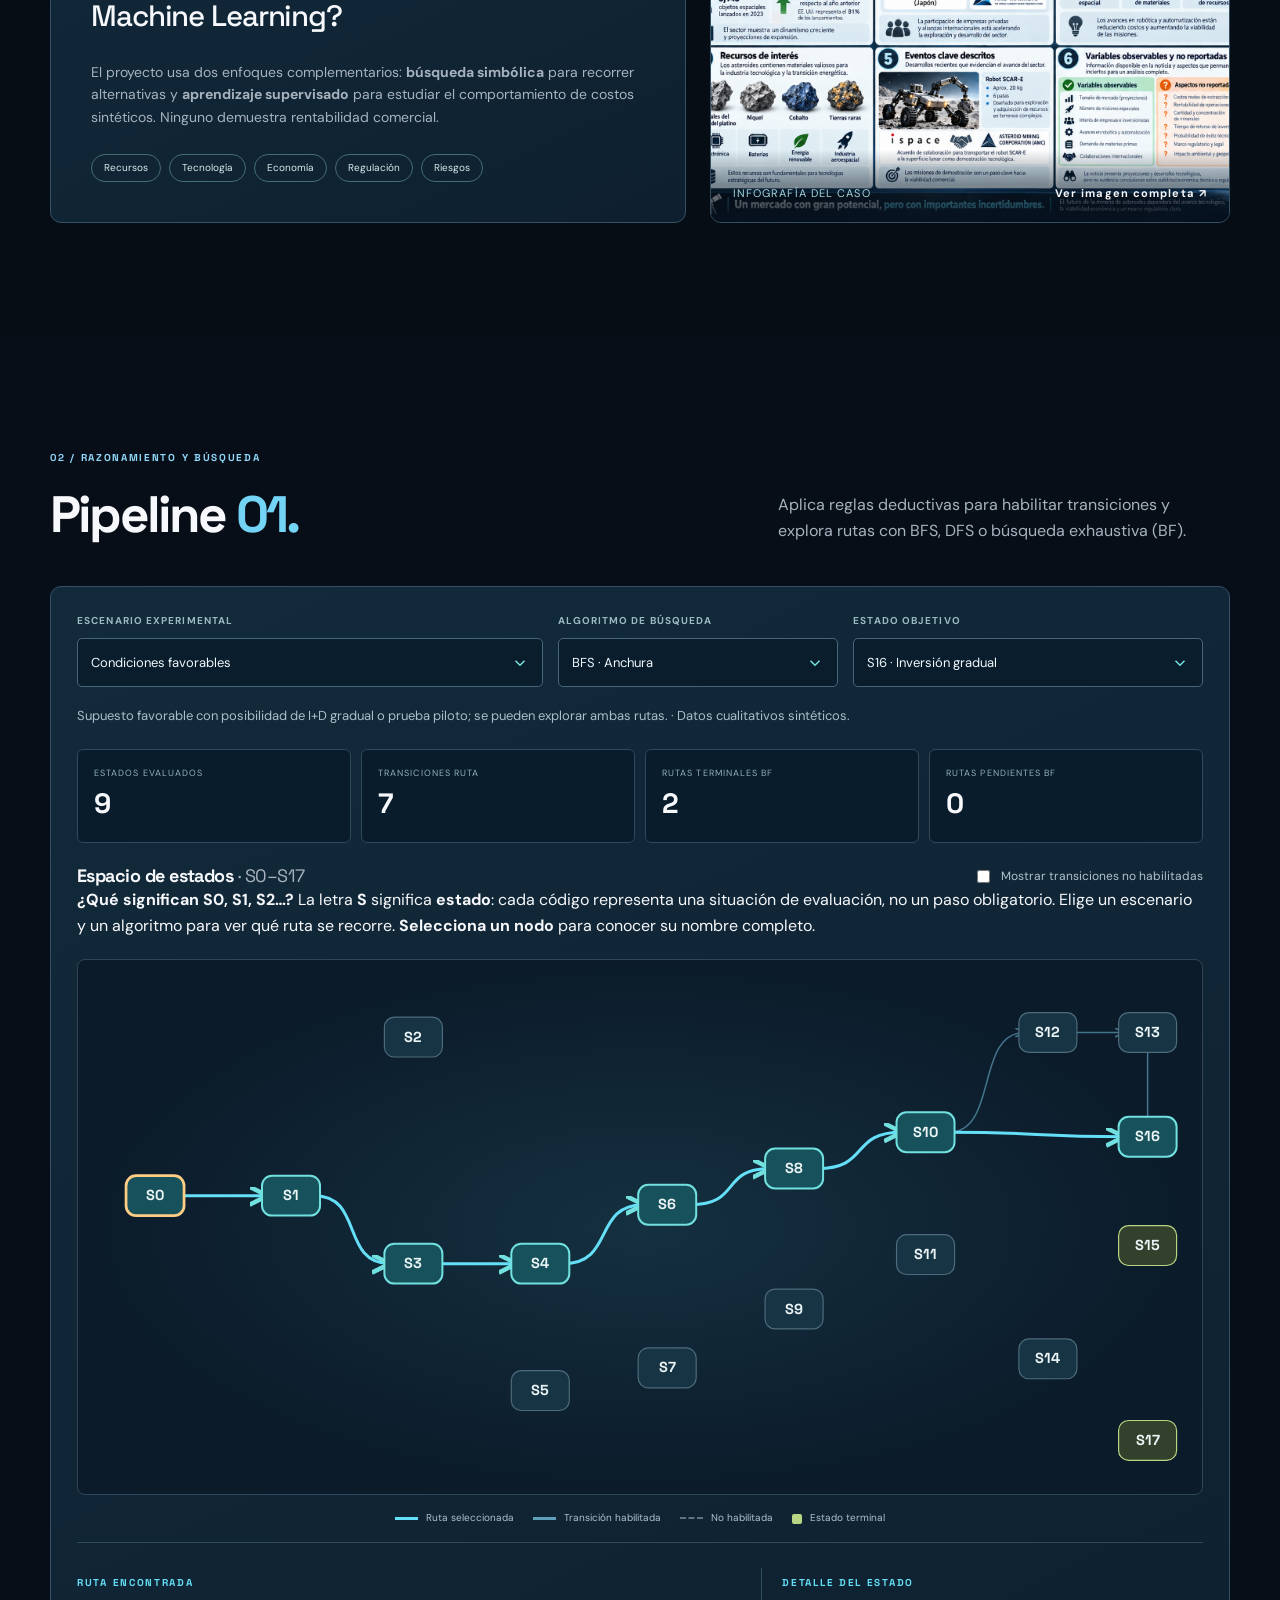
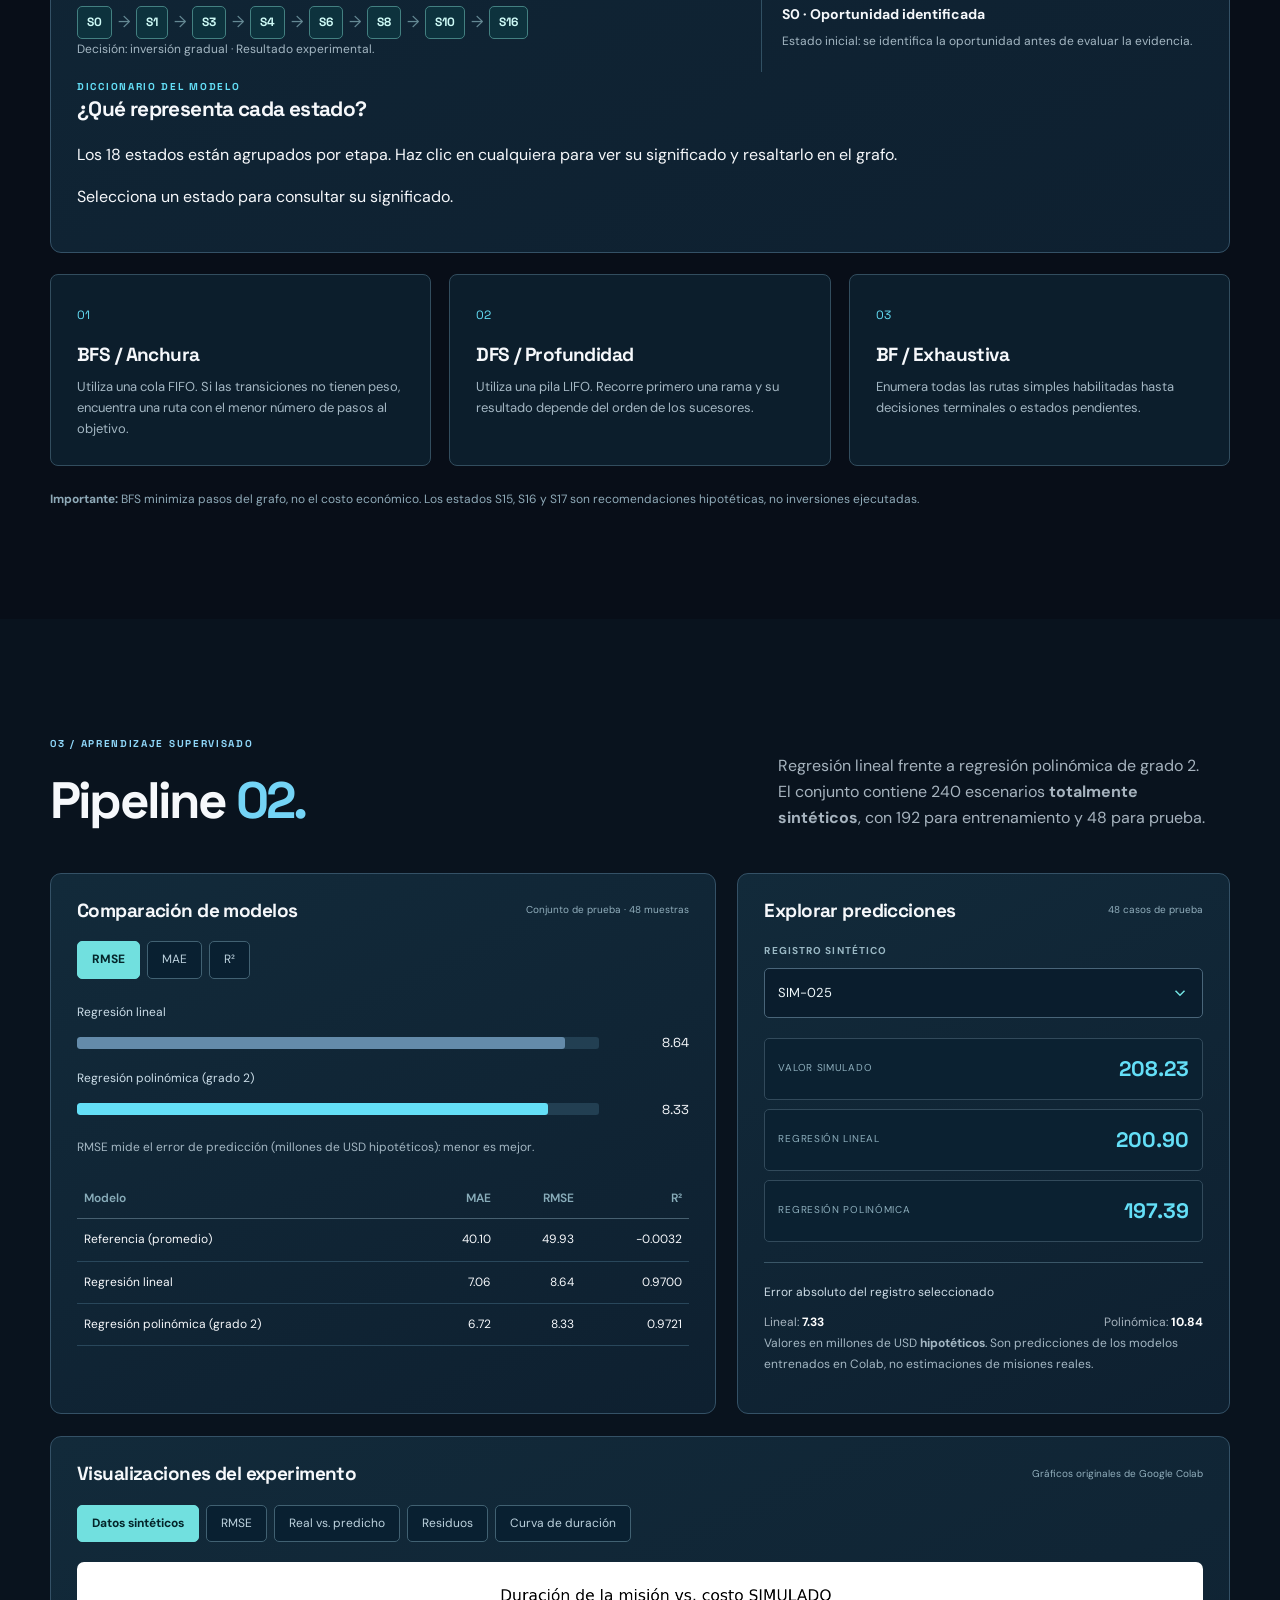
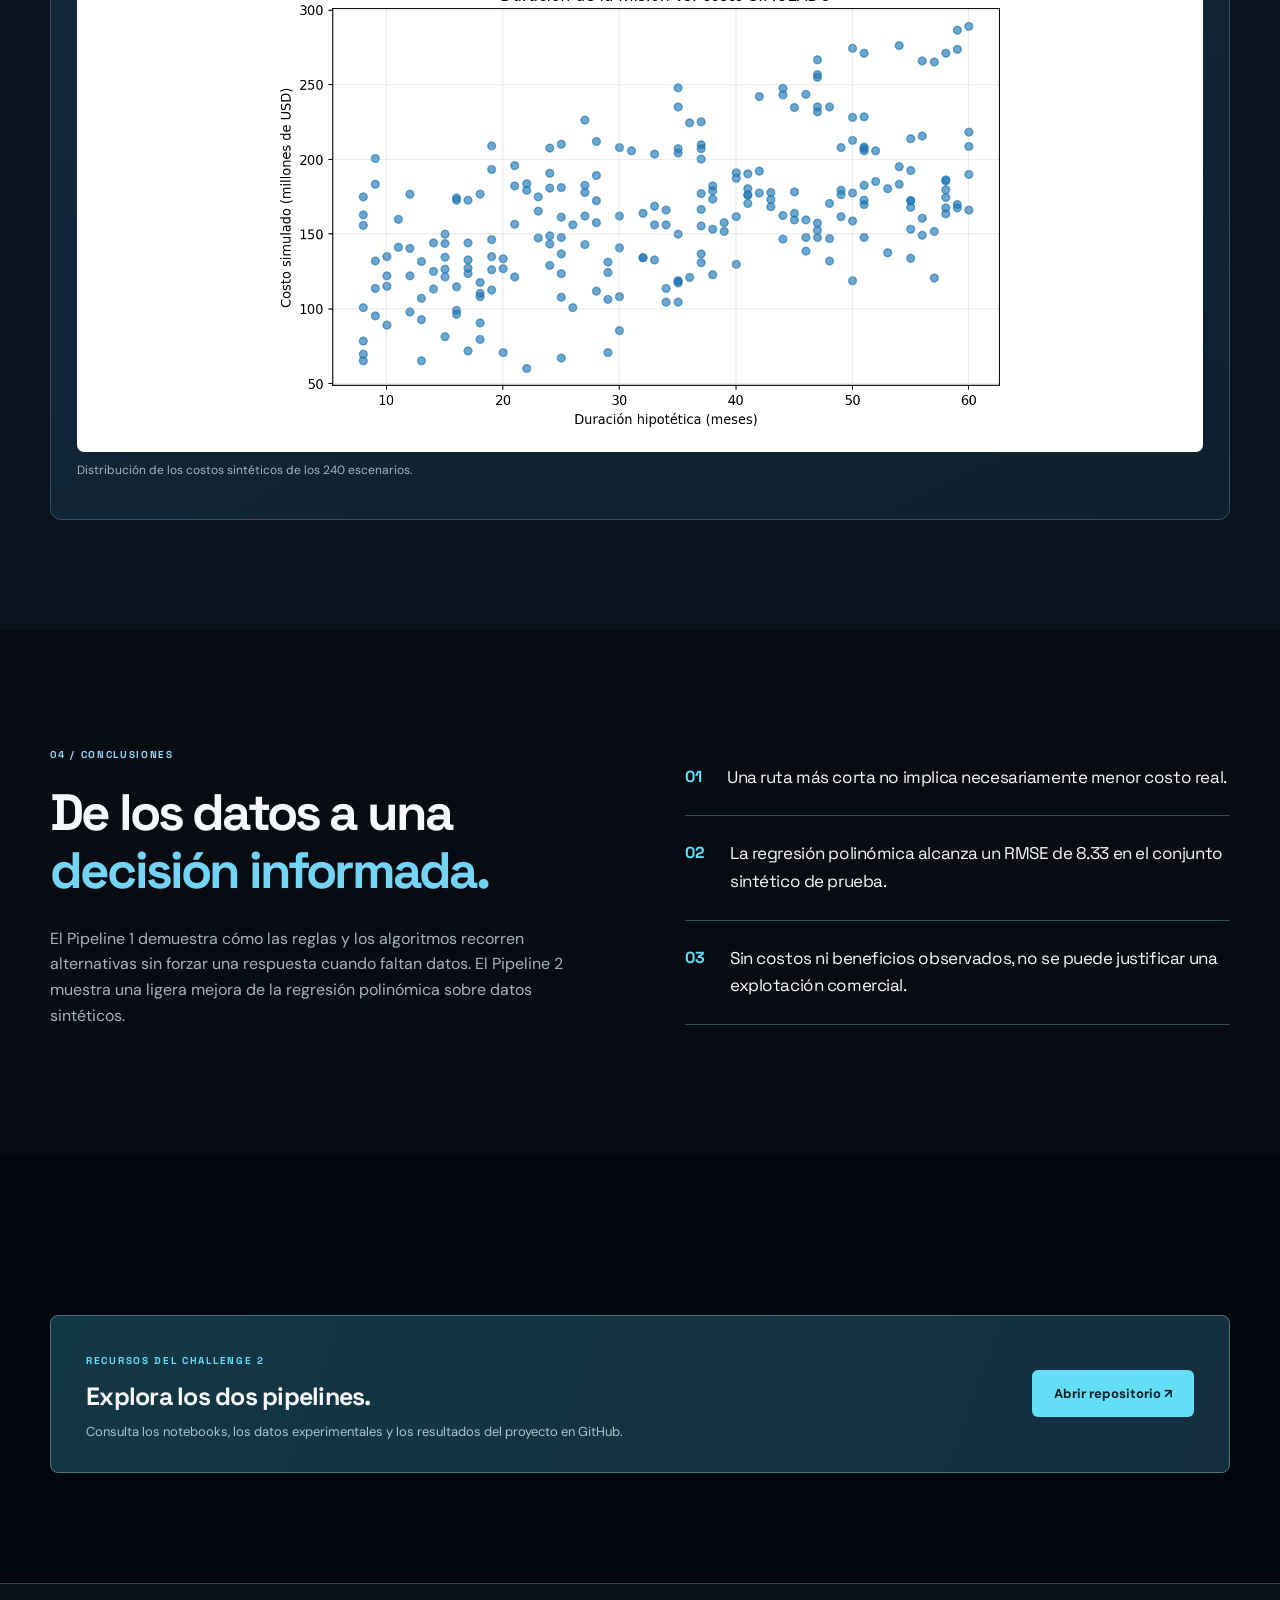
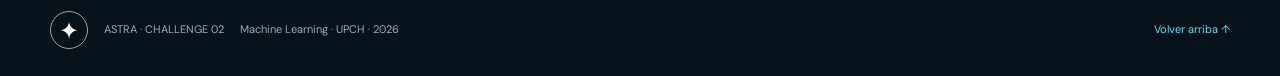
==== commit de2a285b: "Aclarar la interpretación de S0–S17 y agregar guía de estados" ====
--- a/Challenge_2/web/index.html
+++ b/Challenge_2/web/index.html
@@ -135,8 +135,9 @@
           <h3>Espacio de estados <span class="muted">· S0–S17</span></h3>
           <label class="checkbox-label"><input id="show-disabled" type="checkbox"> Mostrar transiciones no habilitadas</label>
         </div>
+        <p class="graph-explain"><strong>¿Qué significan S0, S1, S2…?</strong> La letra <strong>S</strong> significa <strong>estado</strong>: cada código representa una situación de evaluación, no un paso obligatorio. Elige un escenario y un algoritmo para ver qué ruta se recorre. <strong>Selecciona un nodo</strong> para conocer su nombre completo.</p>
         <div class="graph-scroll" tabindex="0" aria-label="Grafo desplazable horizontalmente en pantallas pequeñas">
-          <svg id="state-graph" viewBox="0 0 1240 580" role="img" aria-label="Grafo de 18 estados con transiciones condicionadas"></svg>
+          <svg id="state-graph" viewBox="0 0 1240 590" role="img" aria-label="Grafo de 18 estados etiquetados con código y nombre abreviado, con transiciones condicionadas"></svg>
         </div>
         <div class="graph-legend" aria-label="Leyenda del grafo">
           <span><i class="legend-line route"></i> Ruta seleccionada</span>
@@ -155,6 +156,17 @@
             <strong id="detail-title">Selecciona un nodo</strong>
             <p id="detail-description">Haz clic en cualquier estado del grafo para consultar su significado.</p>
           </aside>
+        </div>
+        <div class="state-guide" aria-labelledby="state-guide-title">
+          <div class="state-guide-heading">
+            <div>
+              <span class="eyebrow-small">DICCIONARIO DEL MODELO</span>
+              <h3 id="state-guide-title">¿Qué representa cada estado?</h3>
+            </div>
+            <p>Los 18 estados están agrupados por etapa. Haz clic en cualquiera para ver su significado y resaltarlo en el grafo.</p>
+          </div>
+          <div id="state-guide-list" class="state-guide-groups"></div>
+          <p id="guide-selection" class="guide-selection" aria-live="polite">Selecciona un estado para consultar su significado.</p>
         </div>
       </div>
       <div class="method-grid">
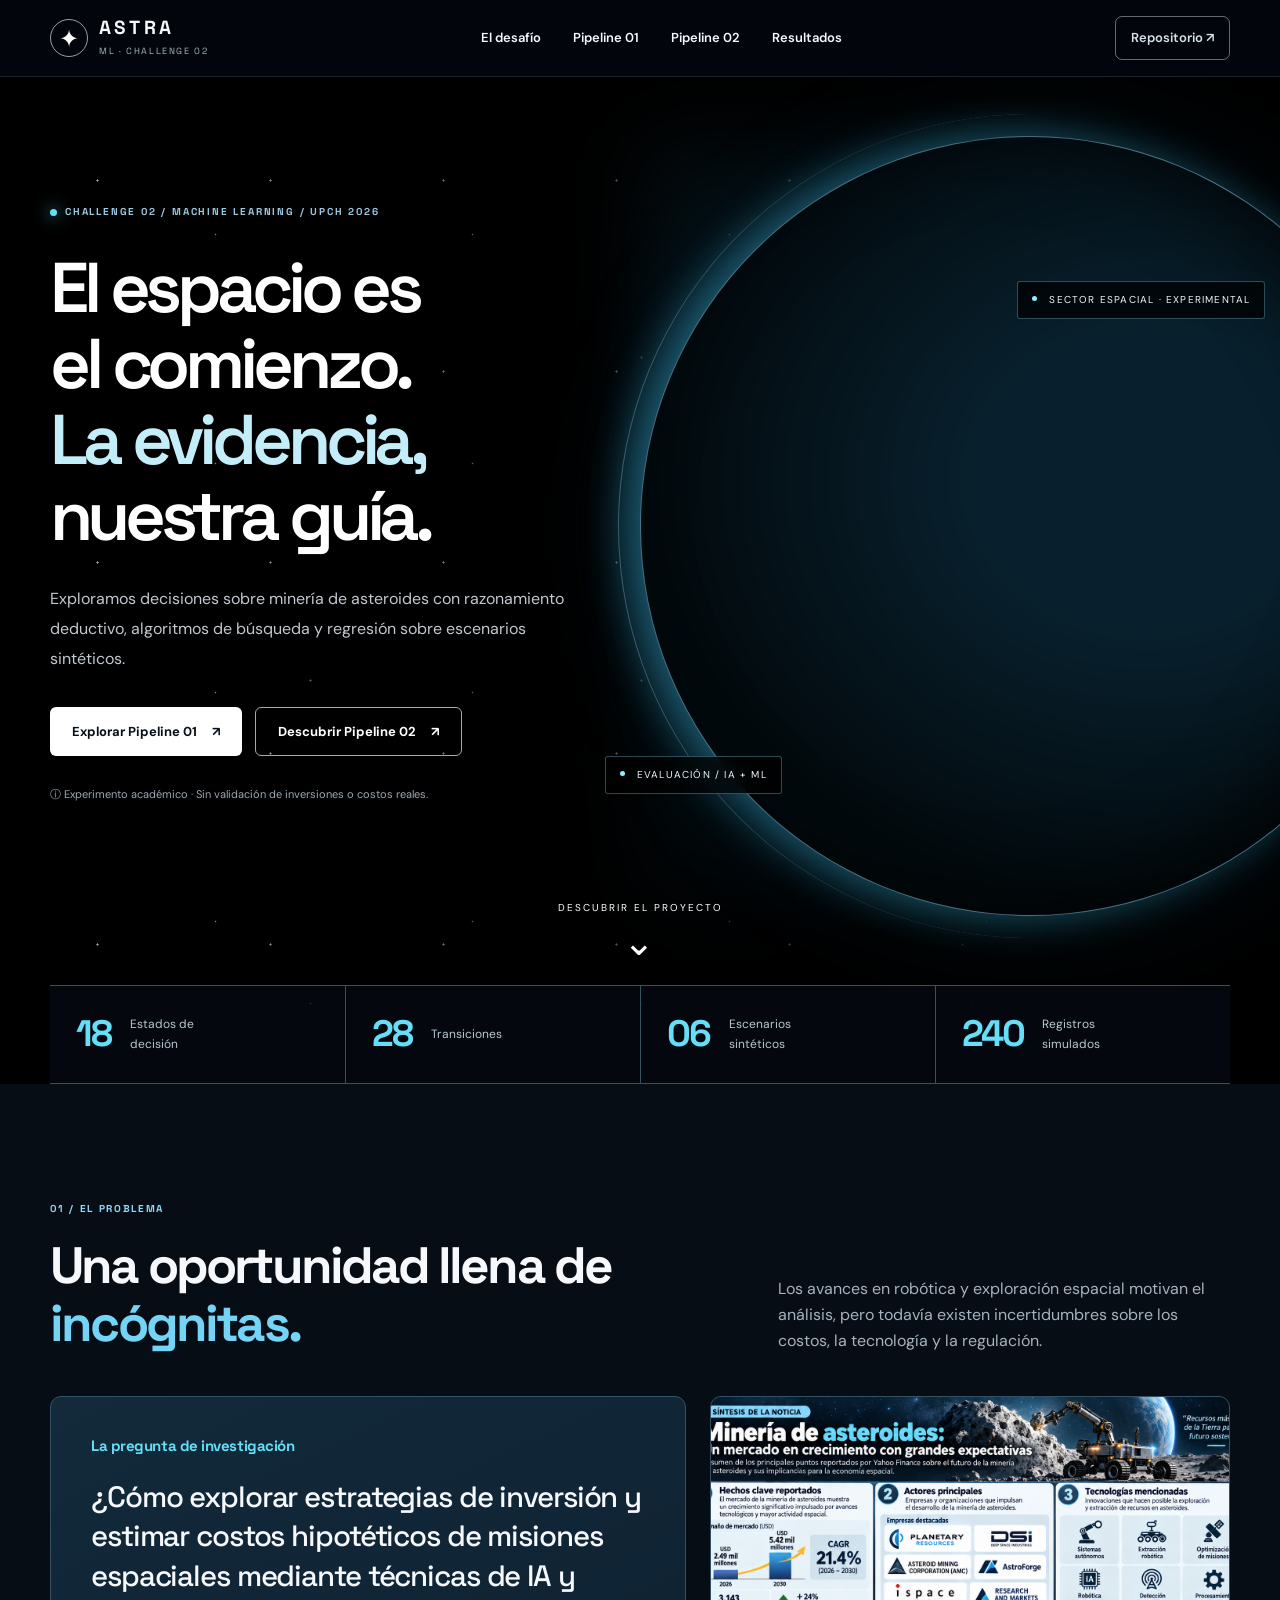
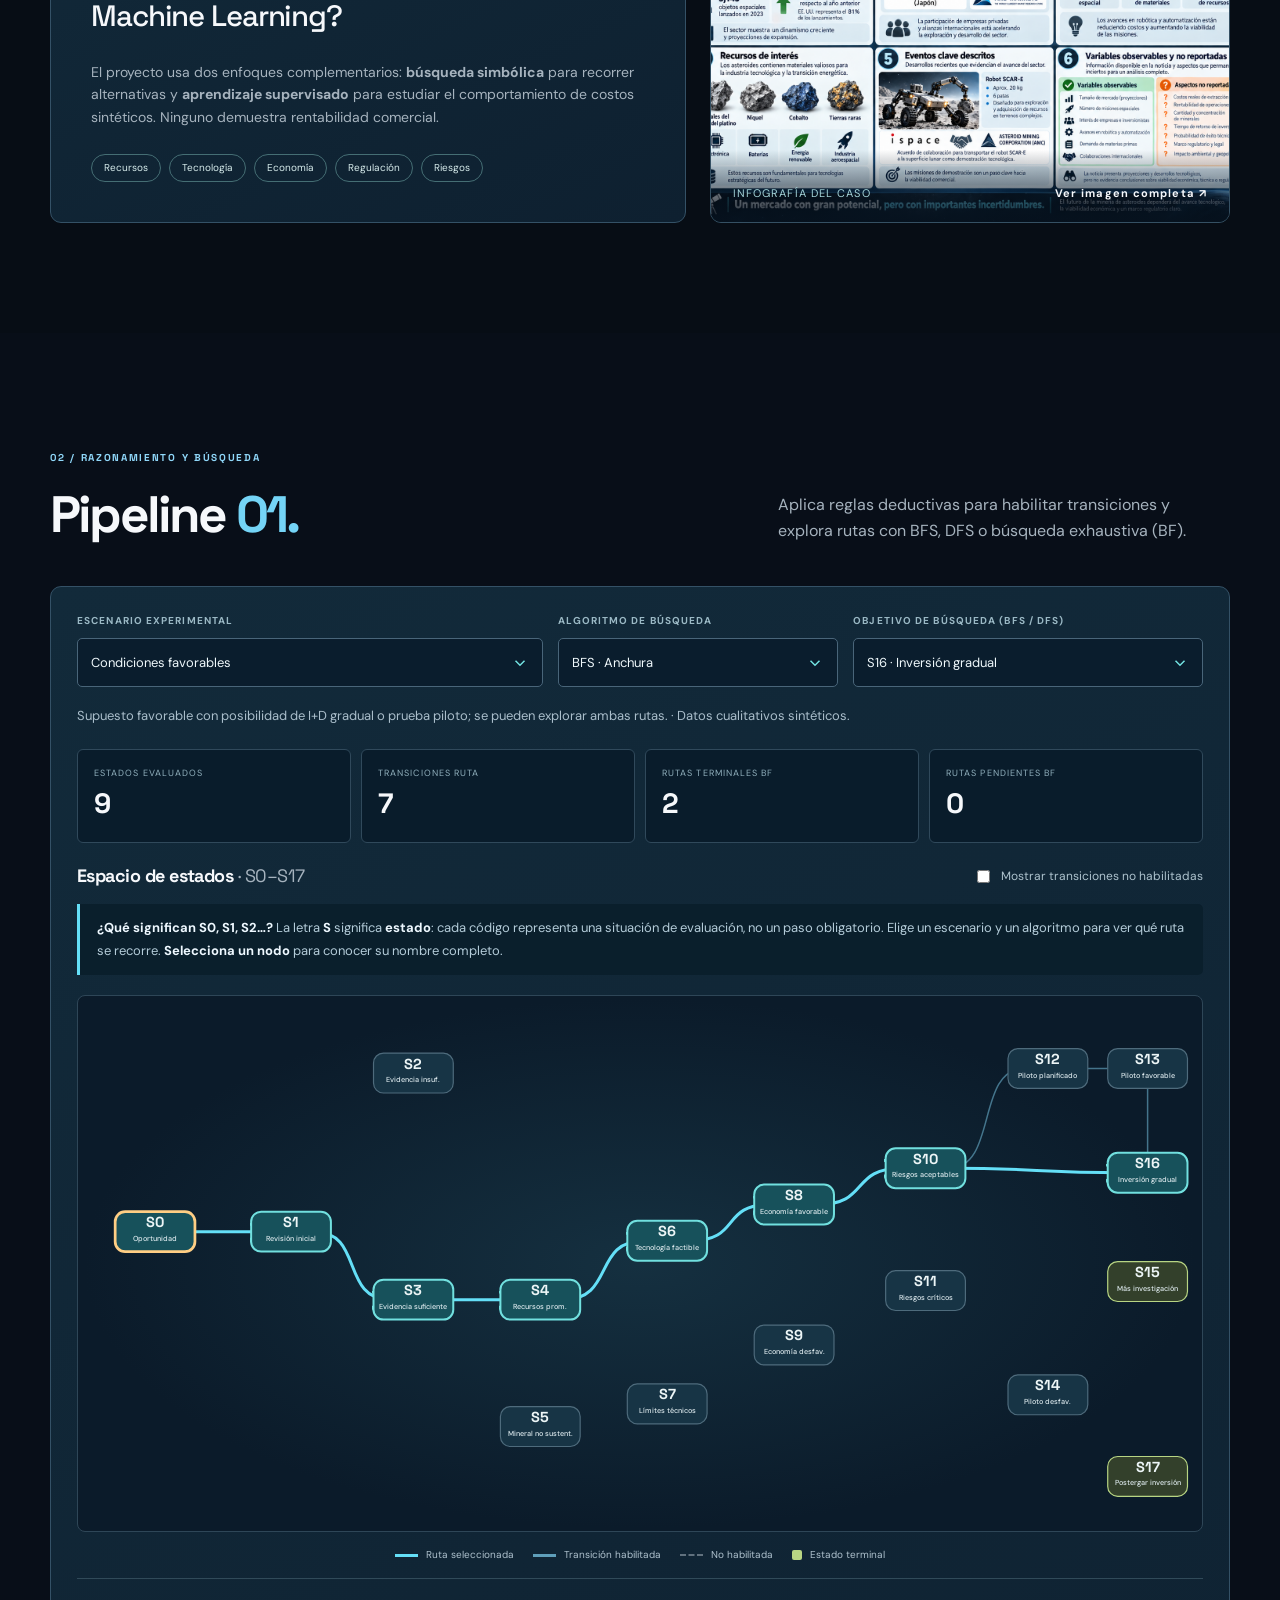
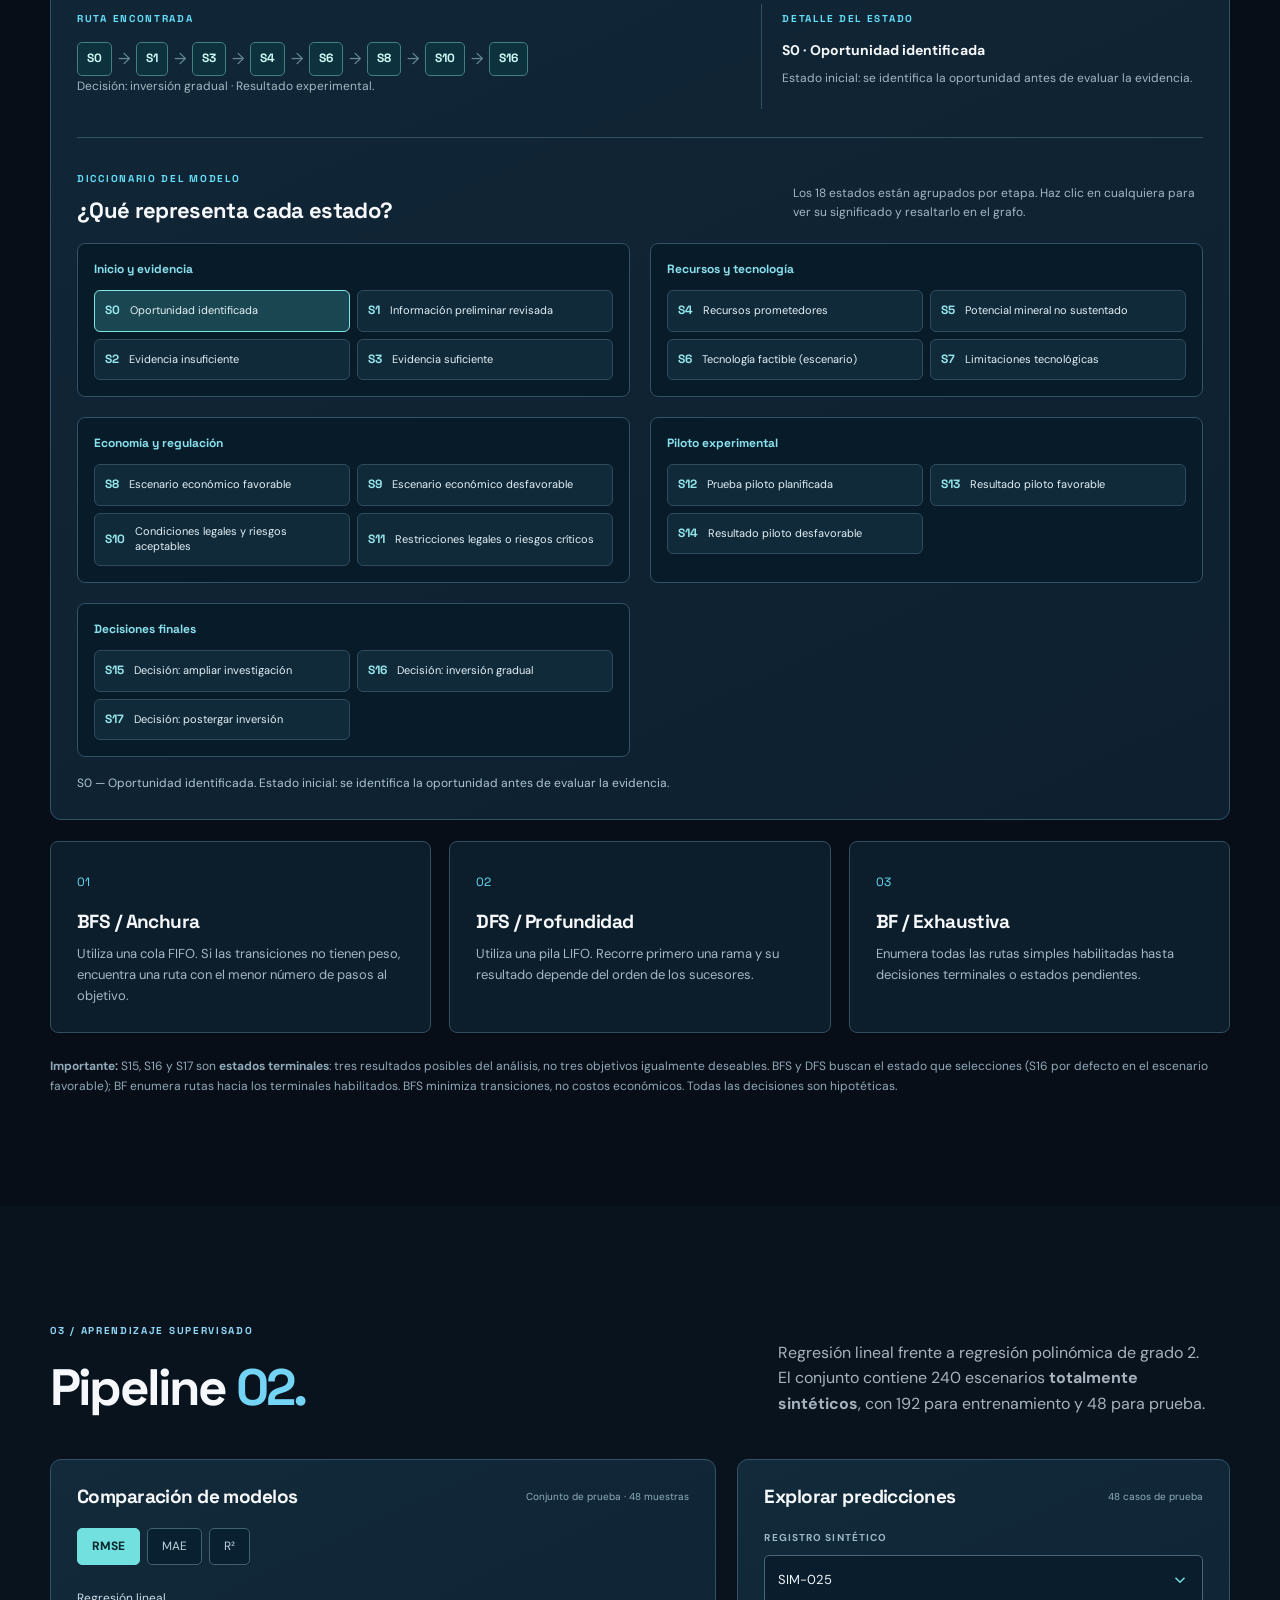
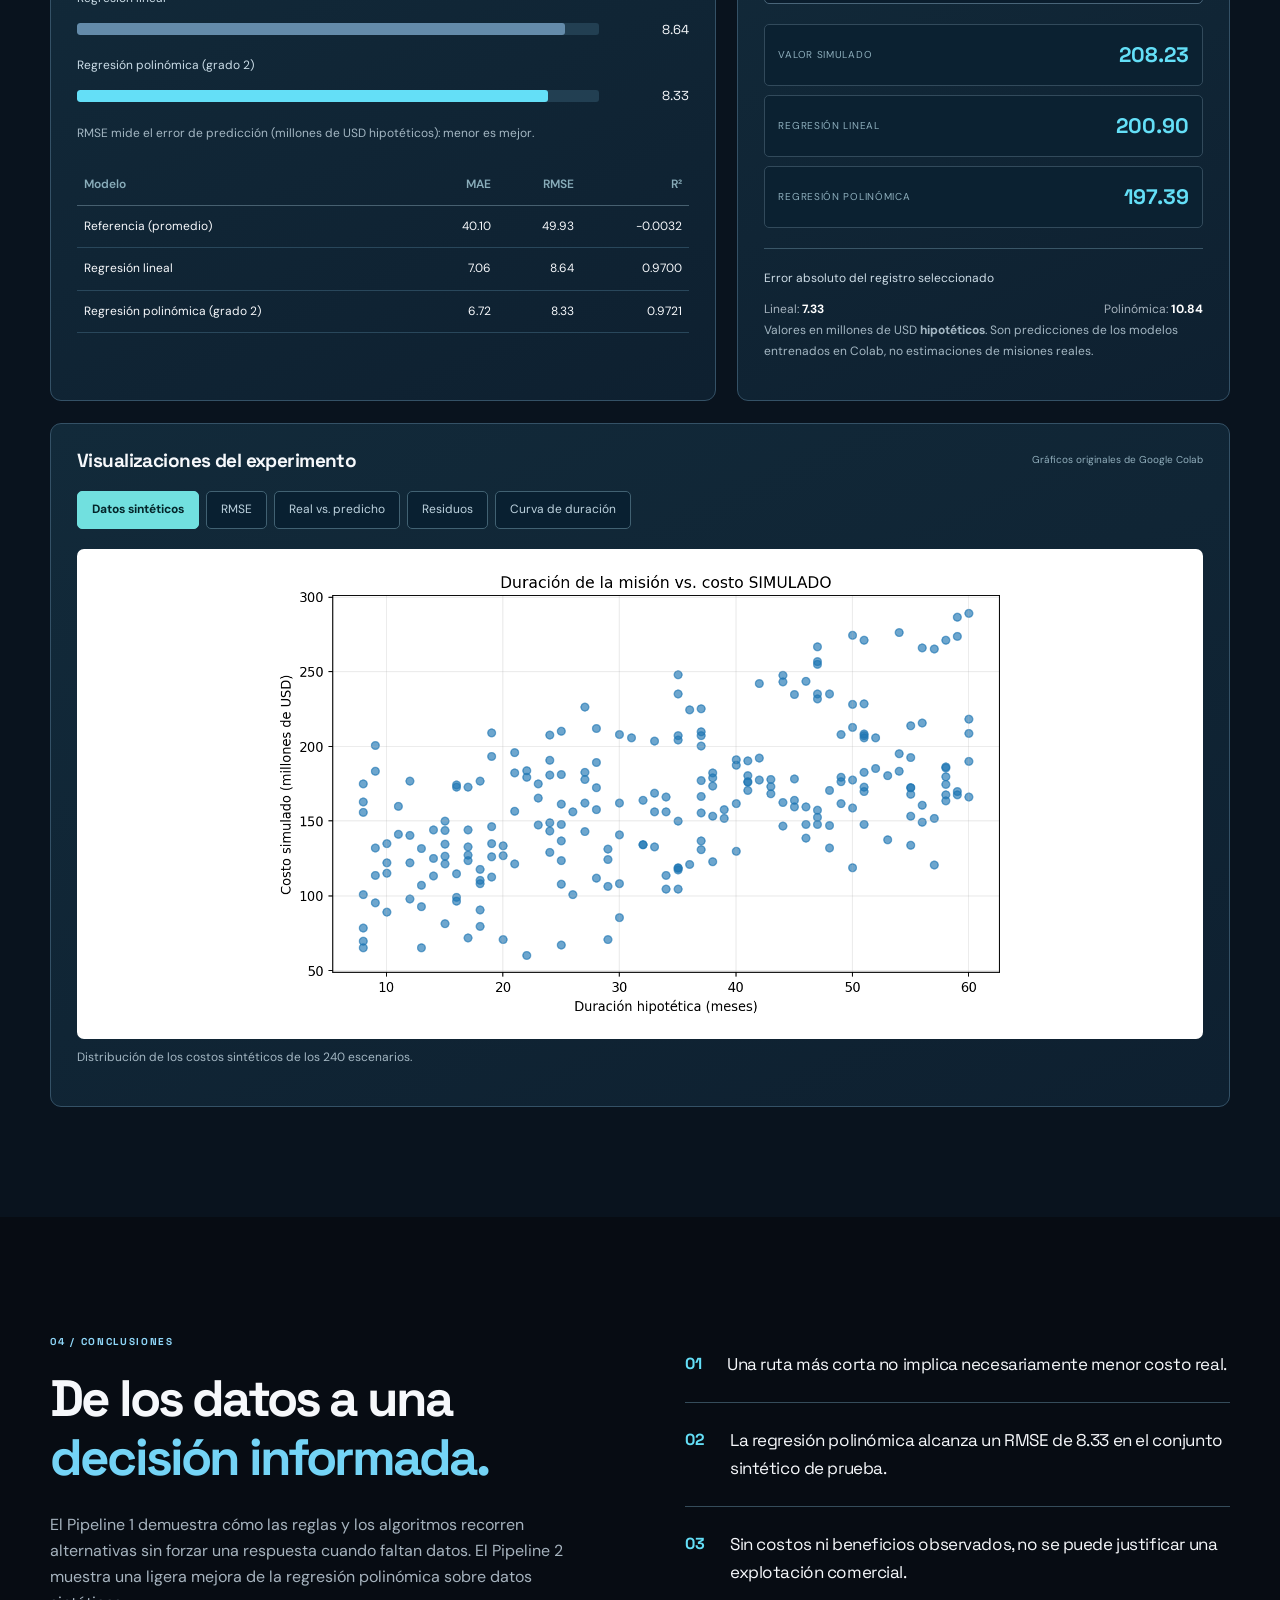
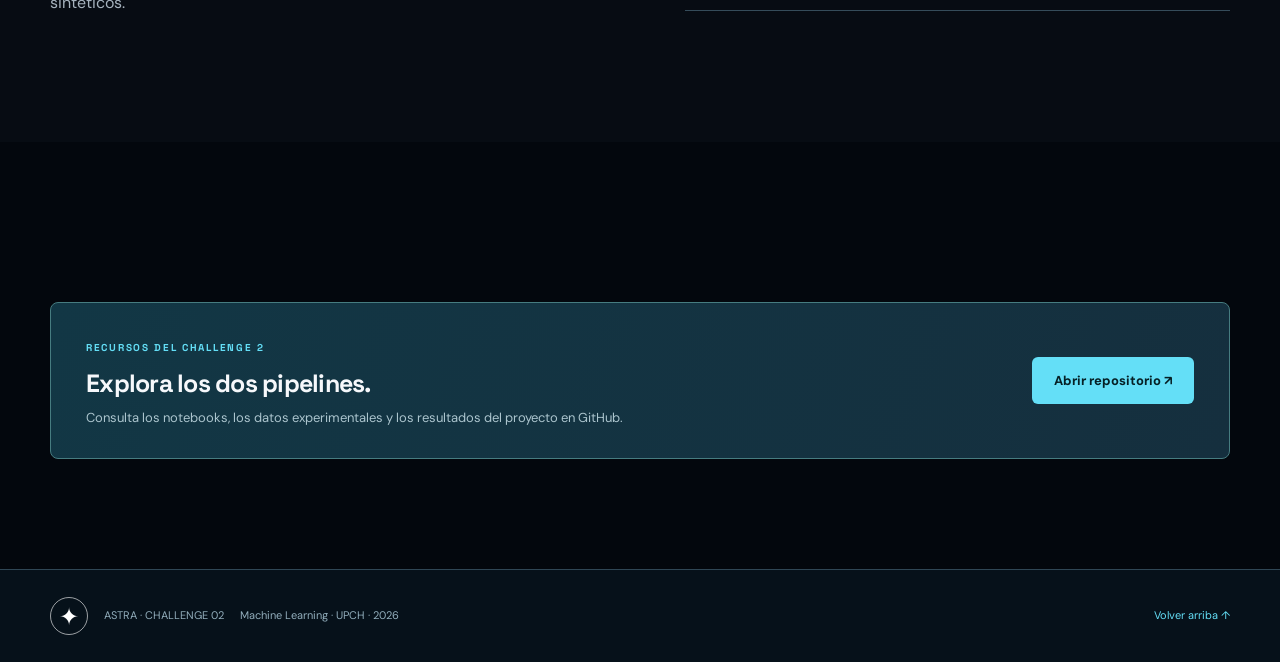
==== commit 46198503: "Aclarar estados terminales y objetivo específico en la web" ====
--- a/Challenge_2/web/index.html
+++ b/Challenge_2/web/index.html
@@ -115,7 +115,7 @@
               <option value="BF">BF · Exhaustiva</option>
             </select>
           </label>
-          <label class="field" id="goal-field"><span>ESTADO OBJETIVO</span>
+          <label class="field" id="goal-field"><span>OBJETIVO DE BÚSQUEDA (BFS / DFS)</span>
             <select id="goal-select">
               <option value="S16">S16 · Inversión gradual</option>
               <option value="S15">S15 · Ampliar investigación</option>
@@ -174,7 +174,7 @@
         <article class="method-card"><span class="method-icon">02</span><h3>DFS / Profundidad</h3><p>Utiliza una pila LIFO. Recorre primero una rama y su resultado depende del orden de los sucesores.</p></article>
         <article class="method-card"><span class="method-icon">03</span><h3>BF / Exhaustiva</h3><p>Enumera todas las rutas simples habilitadas hasta decisiones terminales o estados pendientes.</p></article>
       </div>
-      <p class="context-note"><strong>Importante:</strong> BFS minimiza pasos del grafo, no el costo económico. Los estados S15, S16 y S17 son recomendaciones hipotéticas, no inversiones ejecutadas.</p>
+      <p class="context-note"><strong>Importante:</strong> S15, S16 y S17 son <strong>estados terminales</strong>: tres resultados posibles del análisis, no tres objetivos igualmente deseables. BFS y DFS buscan el estado que selecciones (S16 por defecto en el escenario favorable); BF enumera rutas hacia los terminales habilitados. BFS minimiza transiciones, no costos económicos. Todas las decisiones son hipotéticas.</p>
     </div>
   </section>
 
--- a/Challenge_2/web/styles.css
+++ b/Challenge_2/web/styles.css
@@ -44,3 +44,23 @@
 @media(max-width:1080px){.planet-earth,.planet-outer-glow{width:590px;height:590px}.planet-halo{width:614px;height:614px}.planet-stage{height:530px}.planet-data-top{right:0}}
 @media(max-width:700px){.menu-toggle{display:block}.header-link{margin-left:auto}.mobile-menu:not([hidden]){display:block}.cosmic-hero{padding-top:65px;min-height:0}.cosmic-hero-grid{display:block;min-height:0}.cosmic-hero .hero-copy{padding:30px 0 0}.cosmic-hero h1{font-size:clamp(2.9rem,10.2vw,4.8rem)}.cosmic-hero .hero-copy>p:not(.hero-disclaimer){font-size:14px}.planet-stage{height:380px;margin-top:10px;overflow:hidden}.planet-earth,.planet-outer-glow{width:min(110vw,500px);height:min(110vw,500px);left:20%;top:65%}.planet-halo{width:min(114vw,520px);height:min(114vw,520px);left:18%;top:65%}.planet-data{font-size:8px}.planet-data-top{right:0;top:12%}.planet-data-bottom{left:1%;bottom:8%}.scroll-discover{margin:0 0 25px}.planet-credit{font-size:9px;margin:12px 20px;text-align:center}}
 @media(prefers-reduced-motion:reduce){.scroll-discover span:last-child{animation:none}}
+
+/* Etiquetas y guía contextual del espacio de estados */
+.graph-explain{font-size:13px;line-height:1.75;color:#b4ccd9;background:#0a1f2c;border-left:3px solid var(--cyan);padding:13px 17px;margin:17px 0 0;border-radius:0 5px 5px 0}
+.graph-explain strong{color:#eef8ff}
+.graph-scroll .graph-node .node-caption{font-size:8px;fill:#dfebef;font-weight:500}
+.state-guide{margin-top:28px;padding:26px 0 0;border-top:1px solid #355164}
+.state-guide-heading{display:flex;justify-content:space-between;align-items:end;gap:25px;margin-bottom:20px}
+.state-guide-heading h3{margin:8px 0 0;font-size:22px}
+.state-guide-heading p{margin:0;max-width:410px;font-size:12px;color:#a4b7c3}
+.state-guide-groups{display:grid;grid-template-columns:repeat(2,minmax(0,1fr));gap:20px}
+.state-guide-group{background:#081b29;border:1px solid #345166;border-radius:8px;padding:16px}
+.state-guide-group h4{font-family:var(--display);font-size:12px;color:#8ae1ee;margin:0 0 11px}
+.state-guide-items{display:grid;grid-template-columns:1fr 1fr;gap:7px}
+.state-guide-item{display:flex;align-items:center;gap:10px;text-align:left;border:1px solid #304b5e;background:#102a3a;color:#e4f1f6;border-radius:6px;padding:10px;min-width:0;cursor:pointer;transition:background .2s,border-color .2s}
+.state-guide-item:hover,.state-guide-item.active{background:#1a4651;border-color:#80e6e3}
+.state-guide-item b{font-family:var(--display);font-size:12px;color:#96e7eb;flex-shrink:0}
+.state-guide-item span{font-size:11px;line-height:1.4}
+.guide-selection{color:#adc7d0;font-size:12px;margin:17px 0 0}
+@media(max-width:700px){.state-guide{padding-top:18px}.state-guide-heading{display:block}.state-guide-heading p{margin-top:10px}.state-guide-groups{grid-template-columns:1fr;gap:12px}.state-guide-group{padding:13px}.state-guide-items{grid-template-columns:1fr 1fr}.state-guide-item{padding:9px 7px}.graph-explain{font-size:12px}}
+@media(max-width:370px){.state-guide-items{grid-template-columns:1fr}}
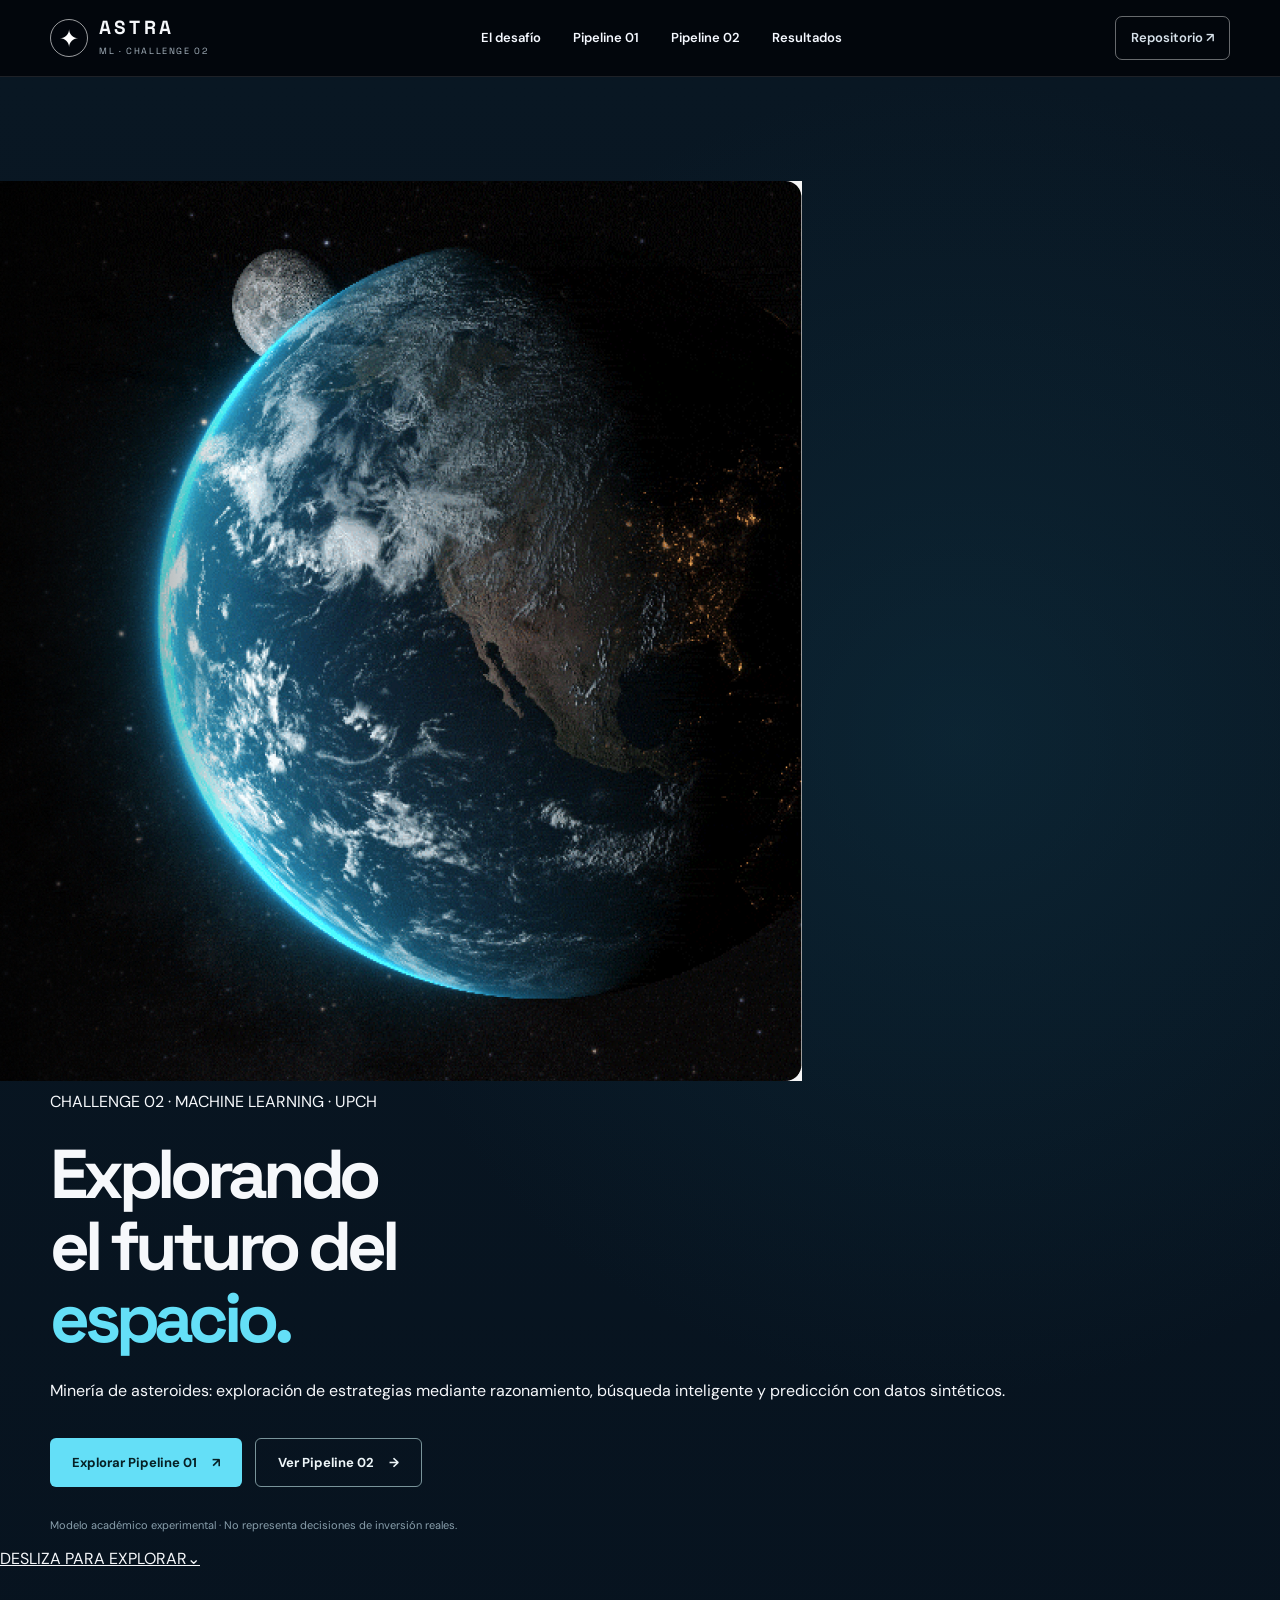
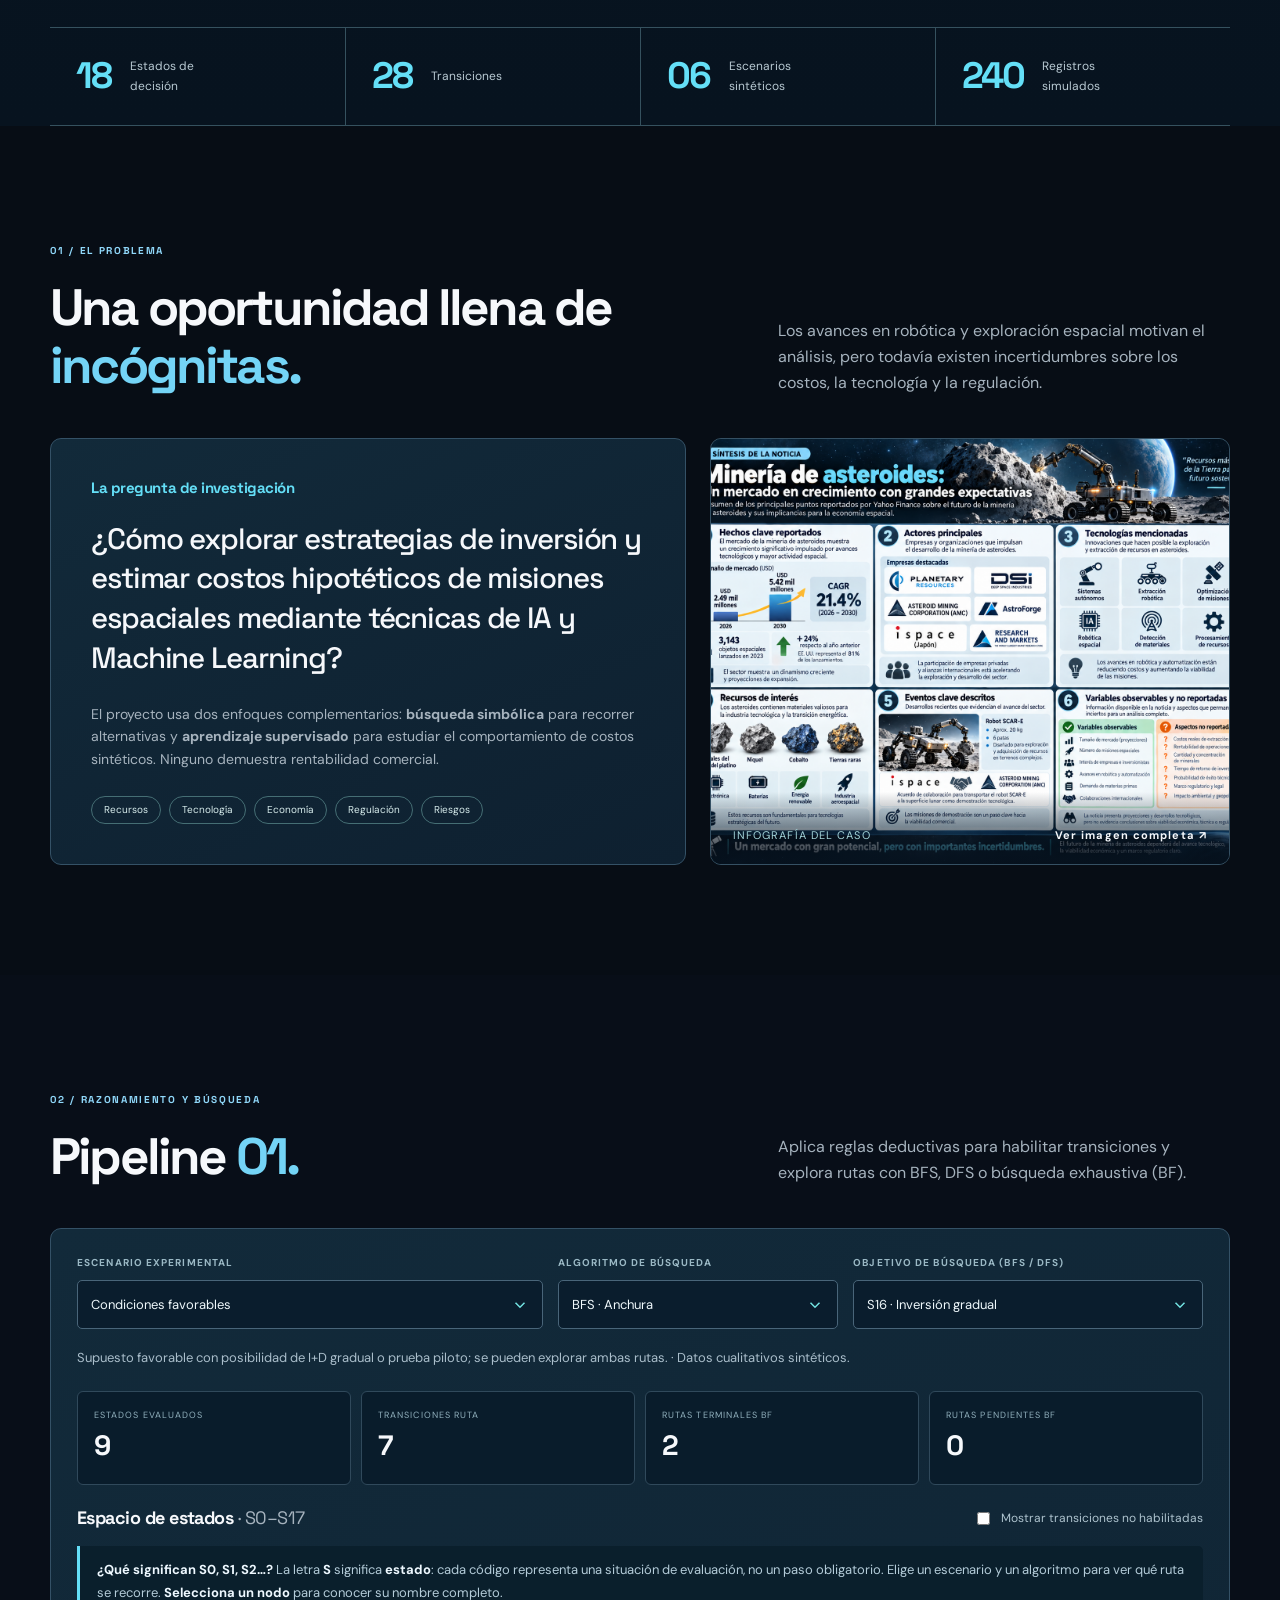
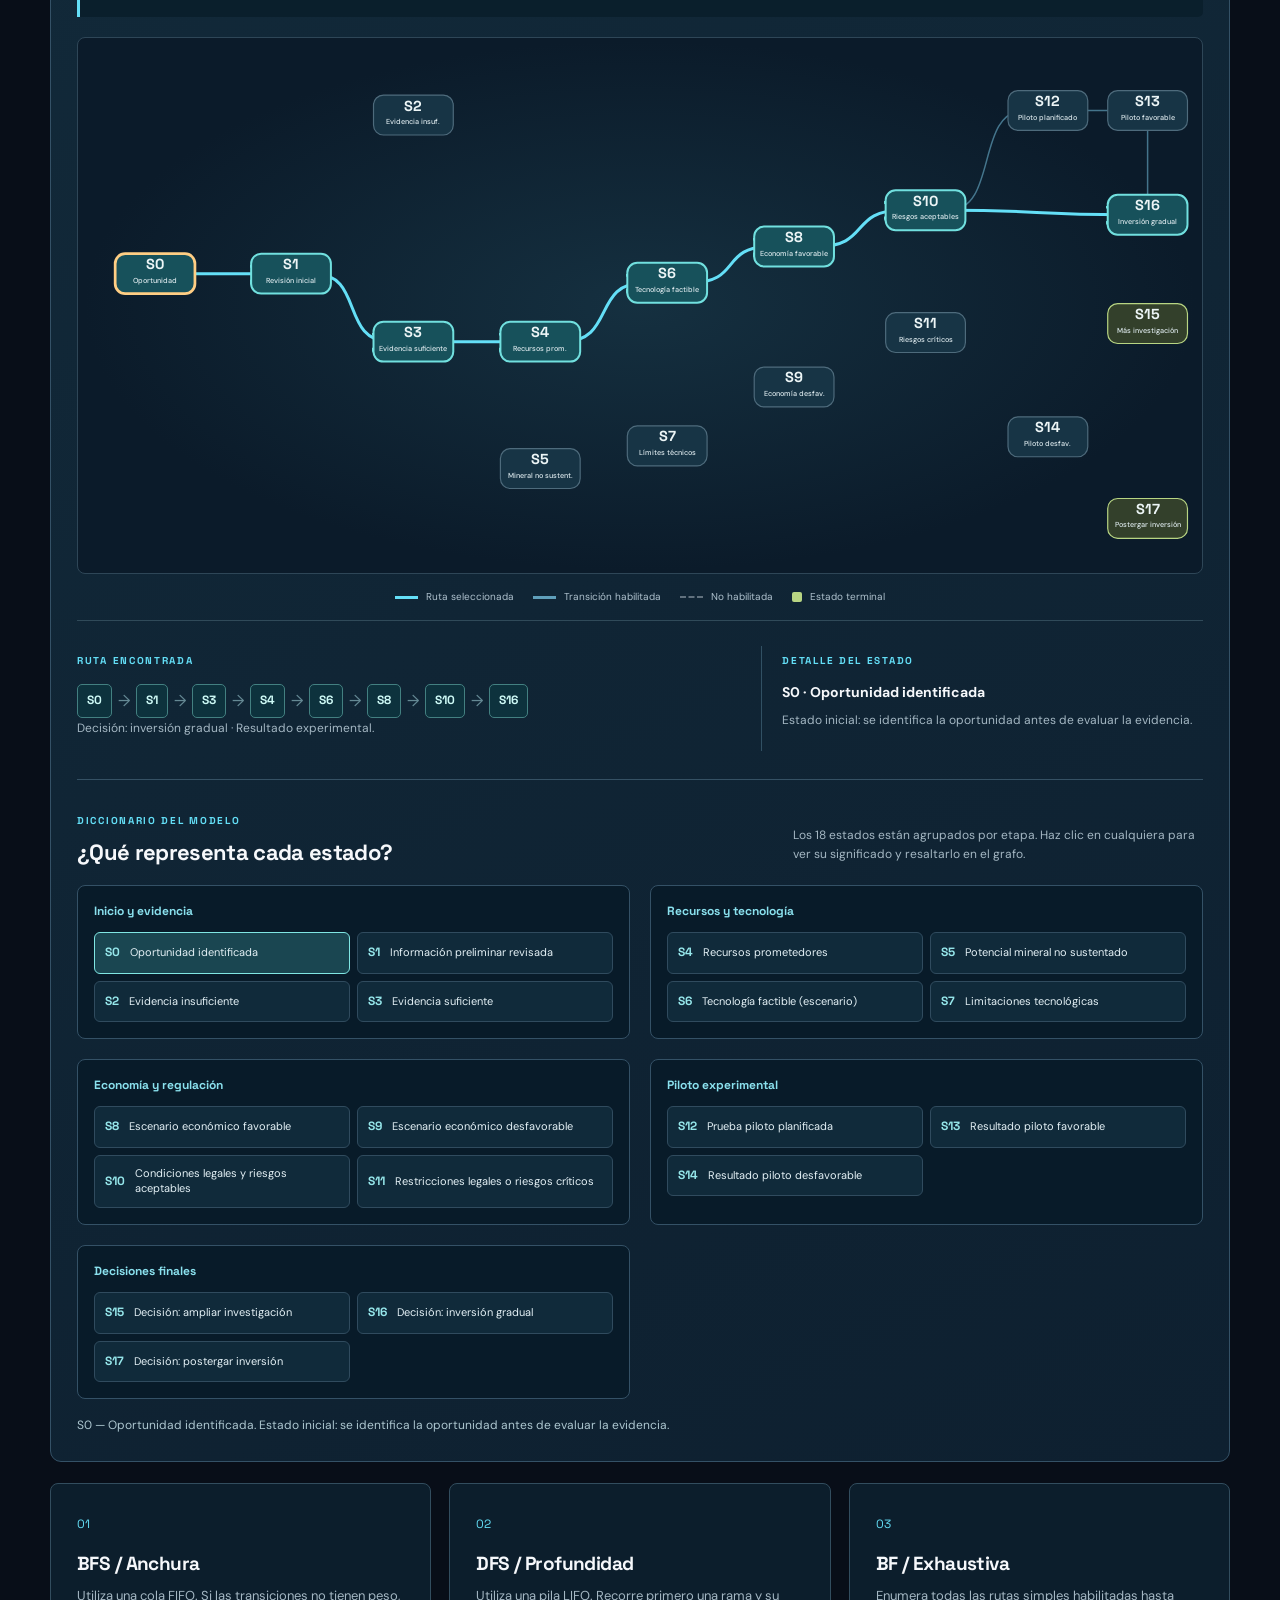
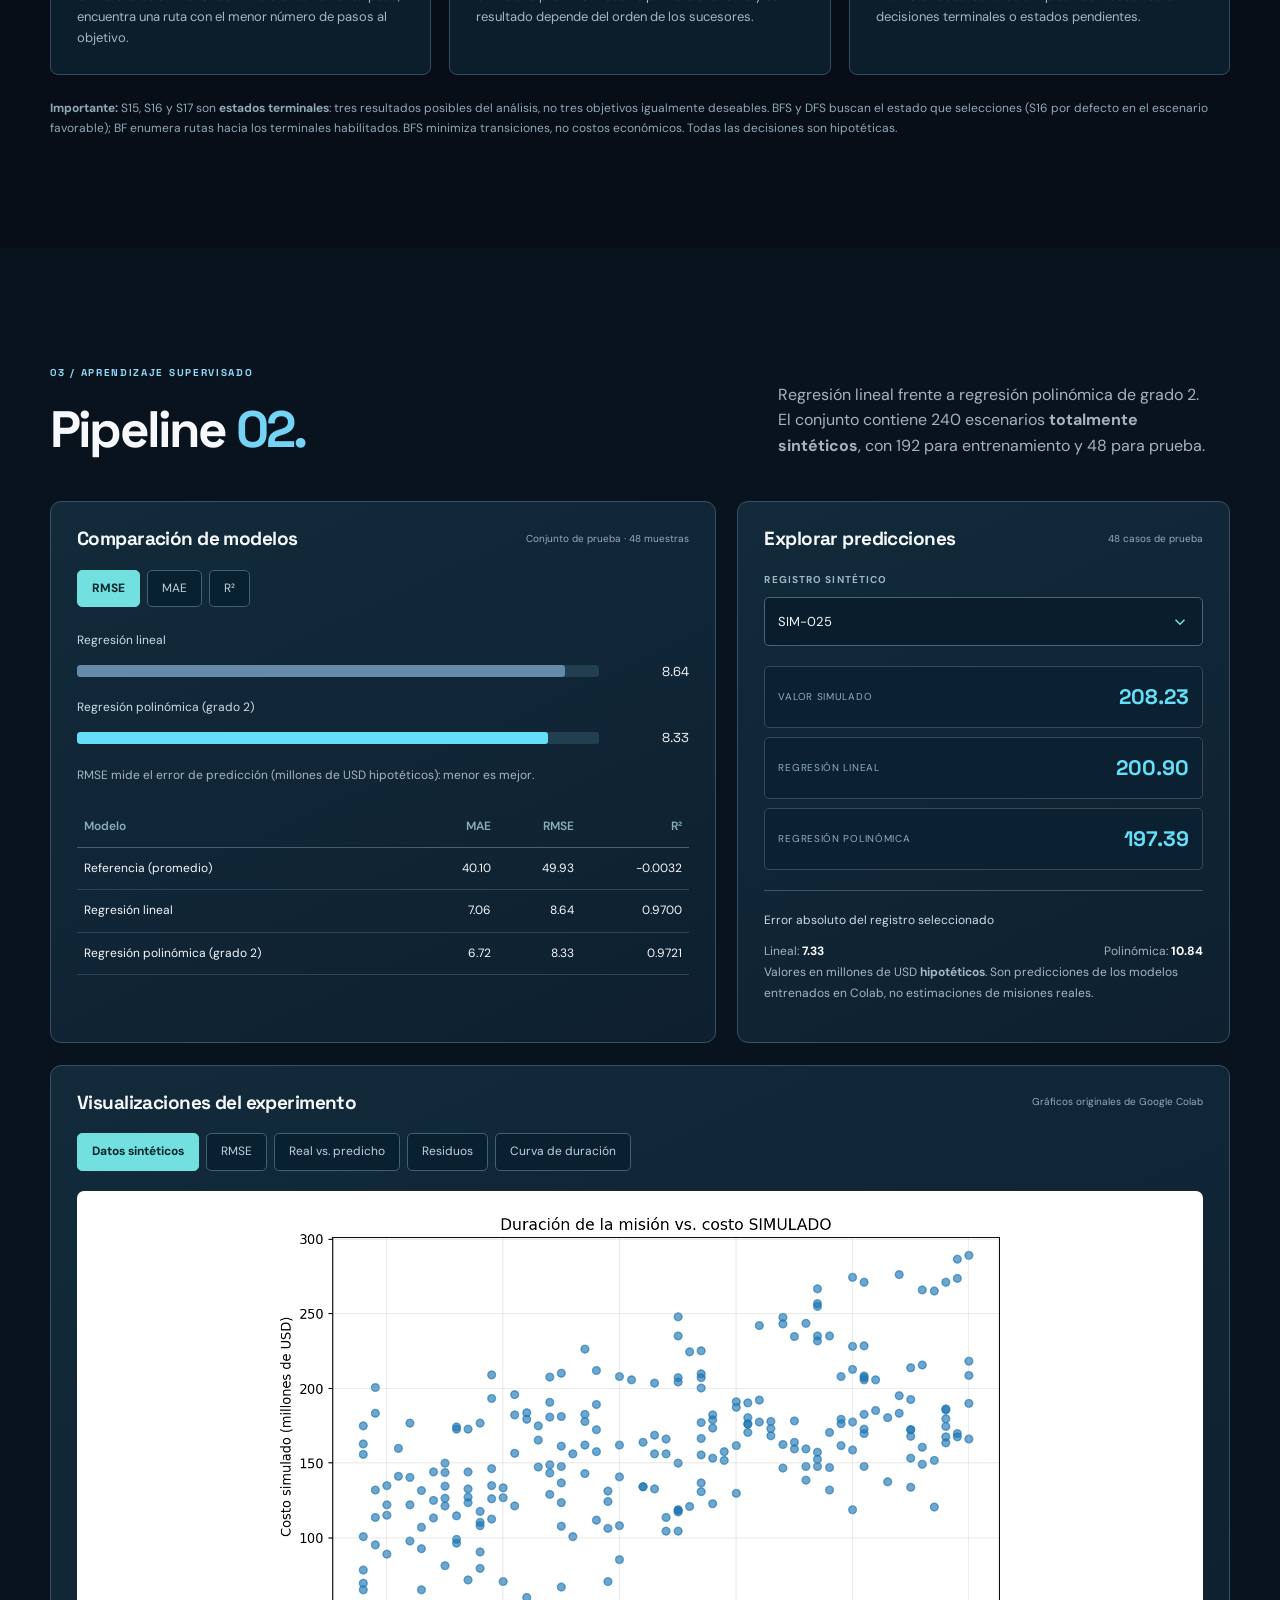
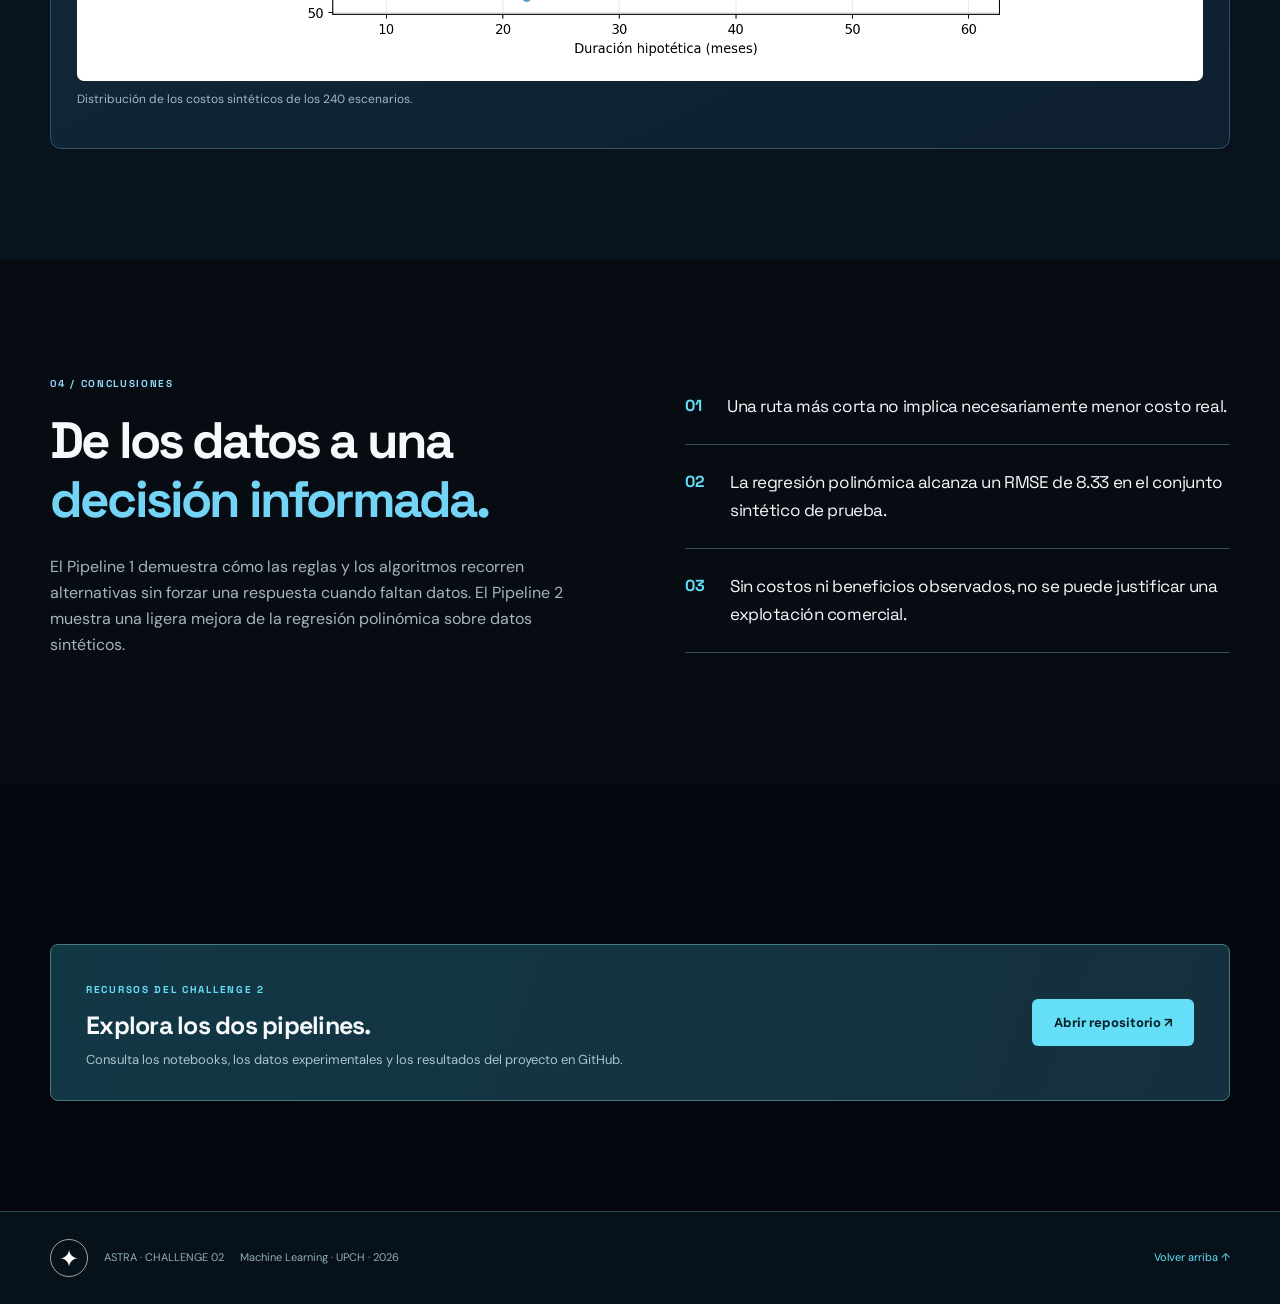
==== commit e80c6f42: "Aplicar portada Figma con imagen original y contenido Challenge 2" ====
--- a/Challenge_2/web/index.html
+++ b/Challenge_2/web/index.html
@@ -35,38 +35,31 @@
 </header>
 
 <main id="contenido">
-  <section class="hero cosmic-hero" id="inicio" aria-labelledby="hero-title">
-    <div class="starfield" aria-hidden="true"></div>
-    <div class="planet-glow" aria-hidden="true"></div>
-    <div class="container cosmic-hero-grid">
-      <div class="hero-copy">
-        <div class="eyebrow"><span class="eyebrow-dot"></span> CHALLENGE 02 / MACHINE LEARNING / UPCH 2026</div>
-        <h1 id="hero-title">El espacio es<br>el comienzo.<br><em>La evidencia,</em><br>nuestra guía.</h1>
-        <p>Exploramos decisiones sobre minería de asteroides con razonamiento deductivo, algoritmos de búsqueda y regresión sobre escenarios sintéticos.</p>
+  <section class="hero figma-hero" id="inicio" aria-labelledby="hero-title">
+    <div class="figma-sky" aria-hidden="true"></div>
+    <div class="figma-planet" aria-hidden="true">
+      <img src="assets/earth-figma.png" alt="">
+    </div>
+    <div class="container figma-hero-content">
+      <div class="figma-hero-copy">
+        <span class="figma-overline">CHALLENGE 02 · MACHINE LEARNING · UPCH</span>
+        <h1 id="hero-title">Explorando<br>el futuro del<br><em>espacio.</em></h1>
+        <p>Minería de asteroides: exploración de estrategias mediante razonamiento, búsqueda inteligente y predicción con datos sintéticos.</p>
         <div class="hero-actions">
           <a class="btn btn-primary" href="#pipeline1">Explorar Pipeline 01 <span aria-hidden="true">↗</span></a>
-          <a class="btn btn-outline" href="#pipeline2">Descubrir Pipeline 02 <span aria-hidden="true">↗</span></a>
-        </div>
-        <p class="hero-disclaimer"><span aria-hidden="true">ⓘ</span> Experimento académico · Sin validación de inversiones o costos reales.</p>
-      </div>
-      <div class="planet-stage" role="img" aria-label="Planeta Tierra observado desde el espacio; imagen científica de NASA Blue Marble">
-        <div class="planet-outer-glow" aria-hidden="true"></div>
-        <div class="planet-earth" aria-hidden="true"></div>
-        <div class="planet-halo" aria-hidden="true"></div>
-        <span class="planet-data planet-data-top"><i></i> SECTOR ESPACIAL · EXPERIMENTAL</span>
-        <span class="planet-data planet-data-bottom"><i></i> EVALUACIÓN / IA + ML</span>
-      </div>
-    </div>
-    <a class="scroll-discover" href="#contexto" aria-label="Desplazarse al desafío">
-      <span>DESCUBRIR EL PROYECTO</span><span aria-hidden="true">⌄</span>
-    </a>
+          <a class="btn btn-outline" href="#pipeline2">Ver Pipeline 02 <span aria-hidden="true">→</span></a>
+        </div>
+        <p class="hero-disclaimer">Modelo académico experimental · No representa decisiones de inversión reales.</p>
+      </div>
+    </div>
+    <a class="figma-scroll" href="#contexto" aria-label="Desplazarse a la explicación del problema"><span>DESLIZA PARA EXPLORAR</span><span aria-hidden="true">⌄</span></a>
     <div class="container metrics-strip" aria-label="Resumen del proyecto">
       <div><strong>18</strong><span>Estados de decisión</span></div>
       <div><strong>28</strong><span>Transiciones</span></div>
       <div><strong>06</strong><span>Escenarios sintéticos</span></div>
       <div><strong>240</strong><span>Registros simulados</span></div>
     </div>
-    </section>
+  </section>
 
   <section class="section section-context" id="contexto">
     <div class="container">
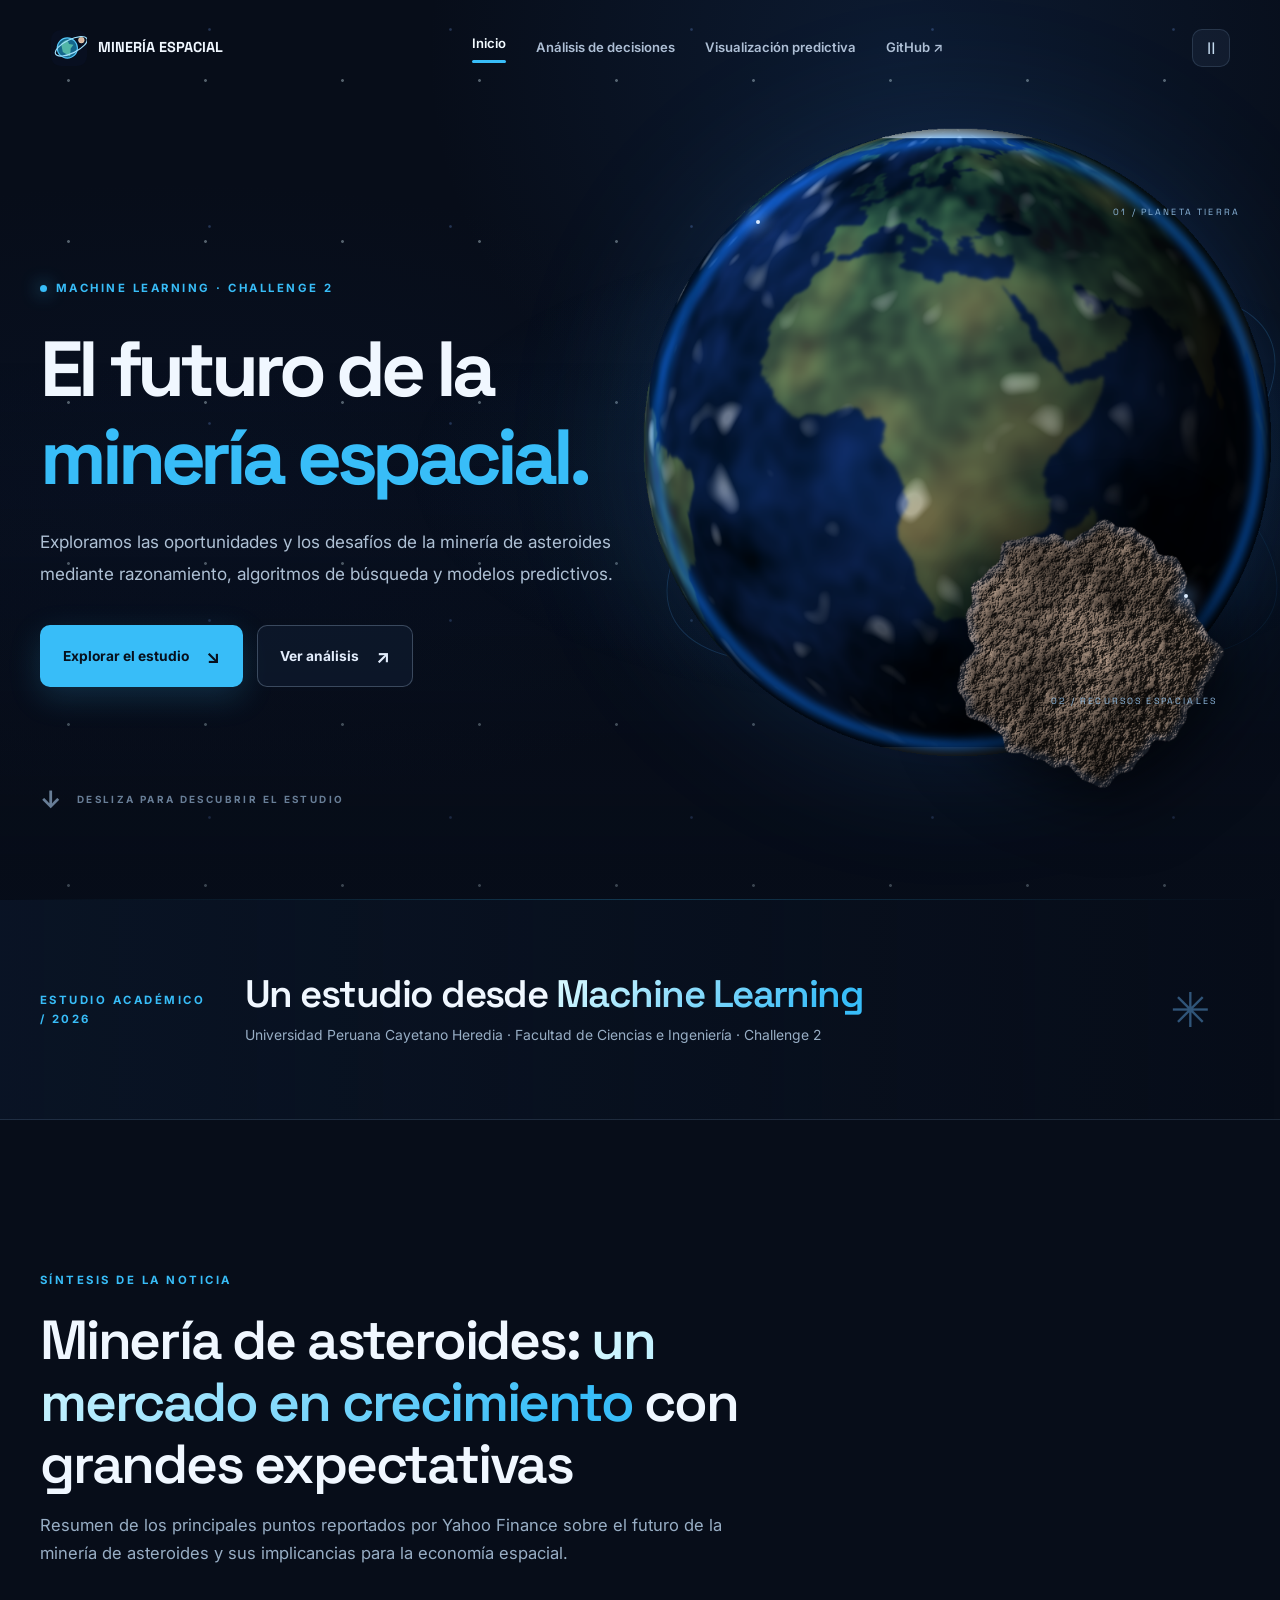
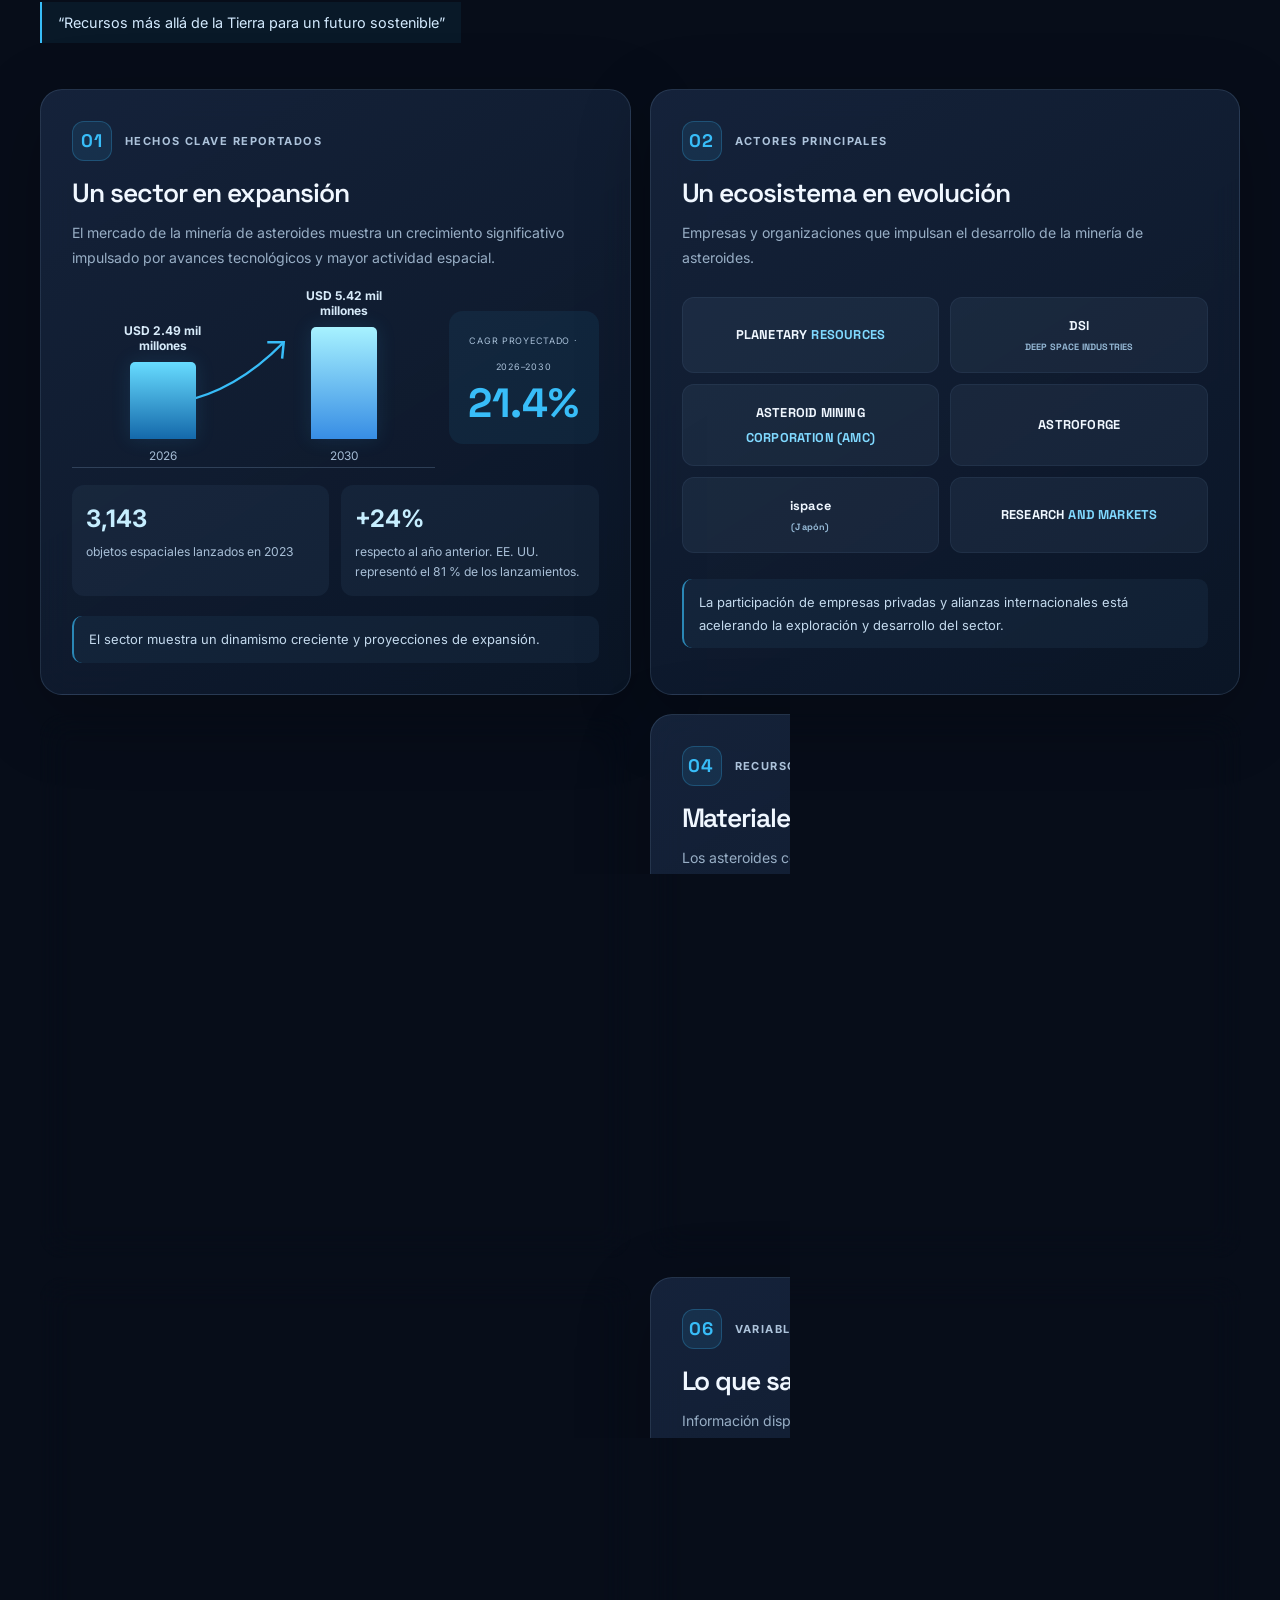
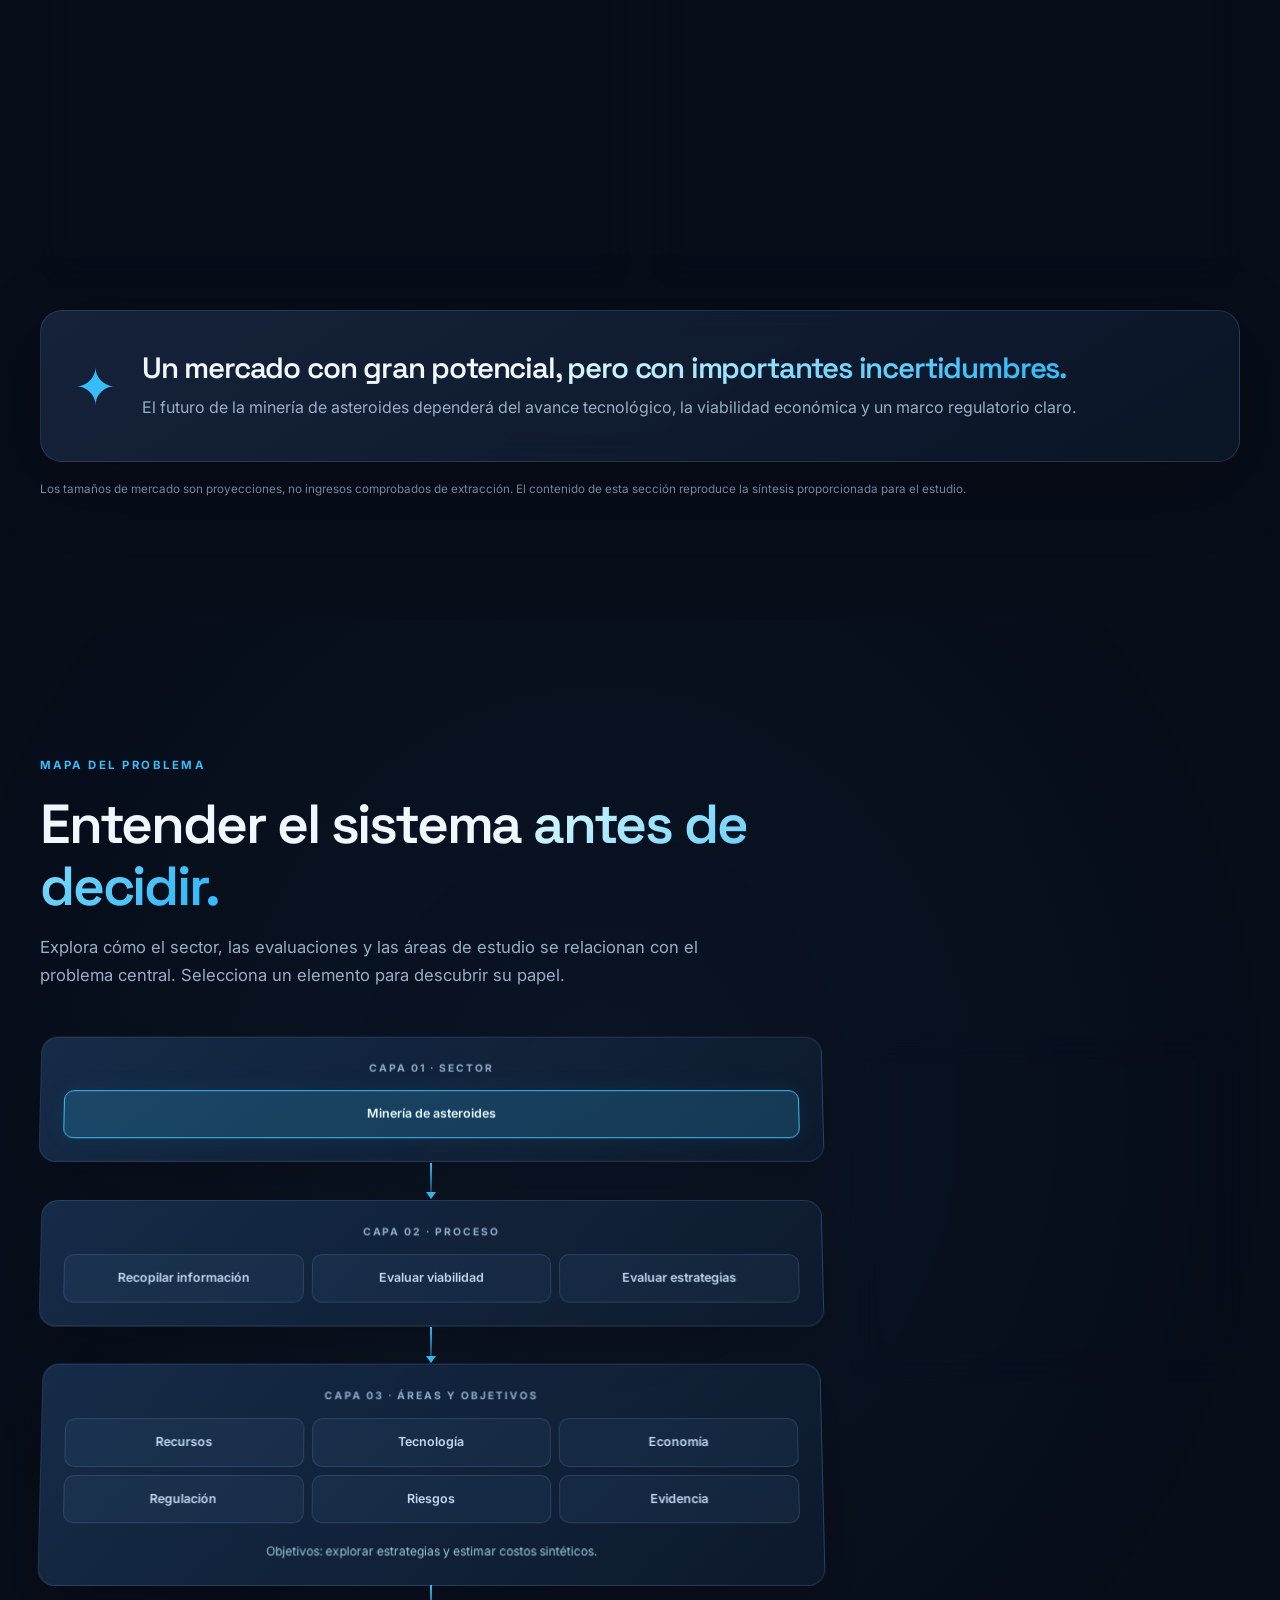
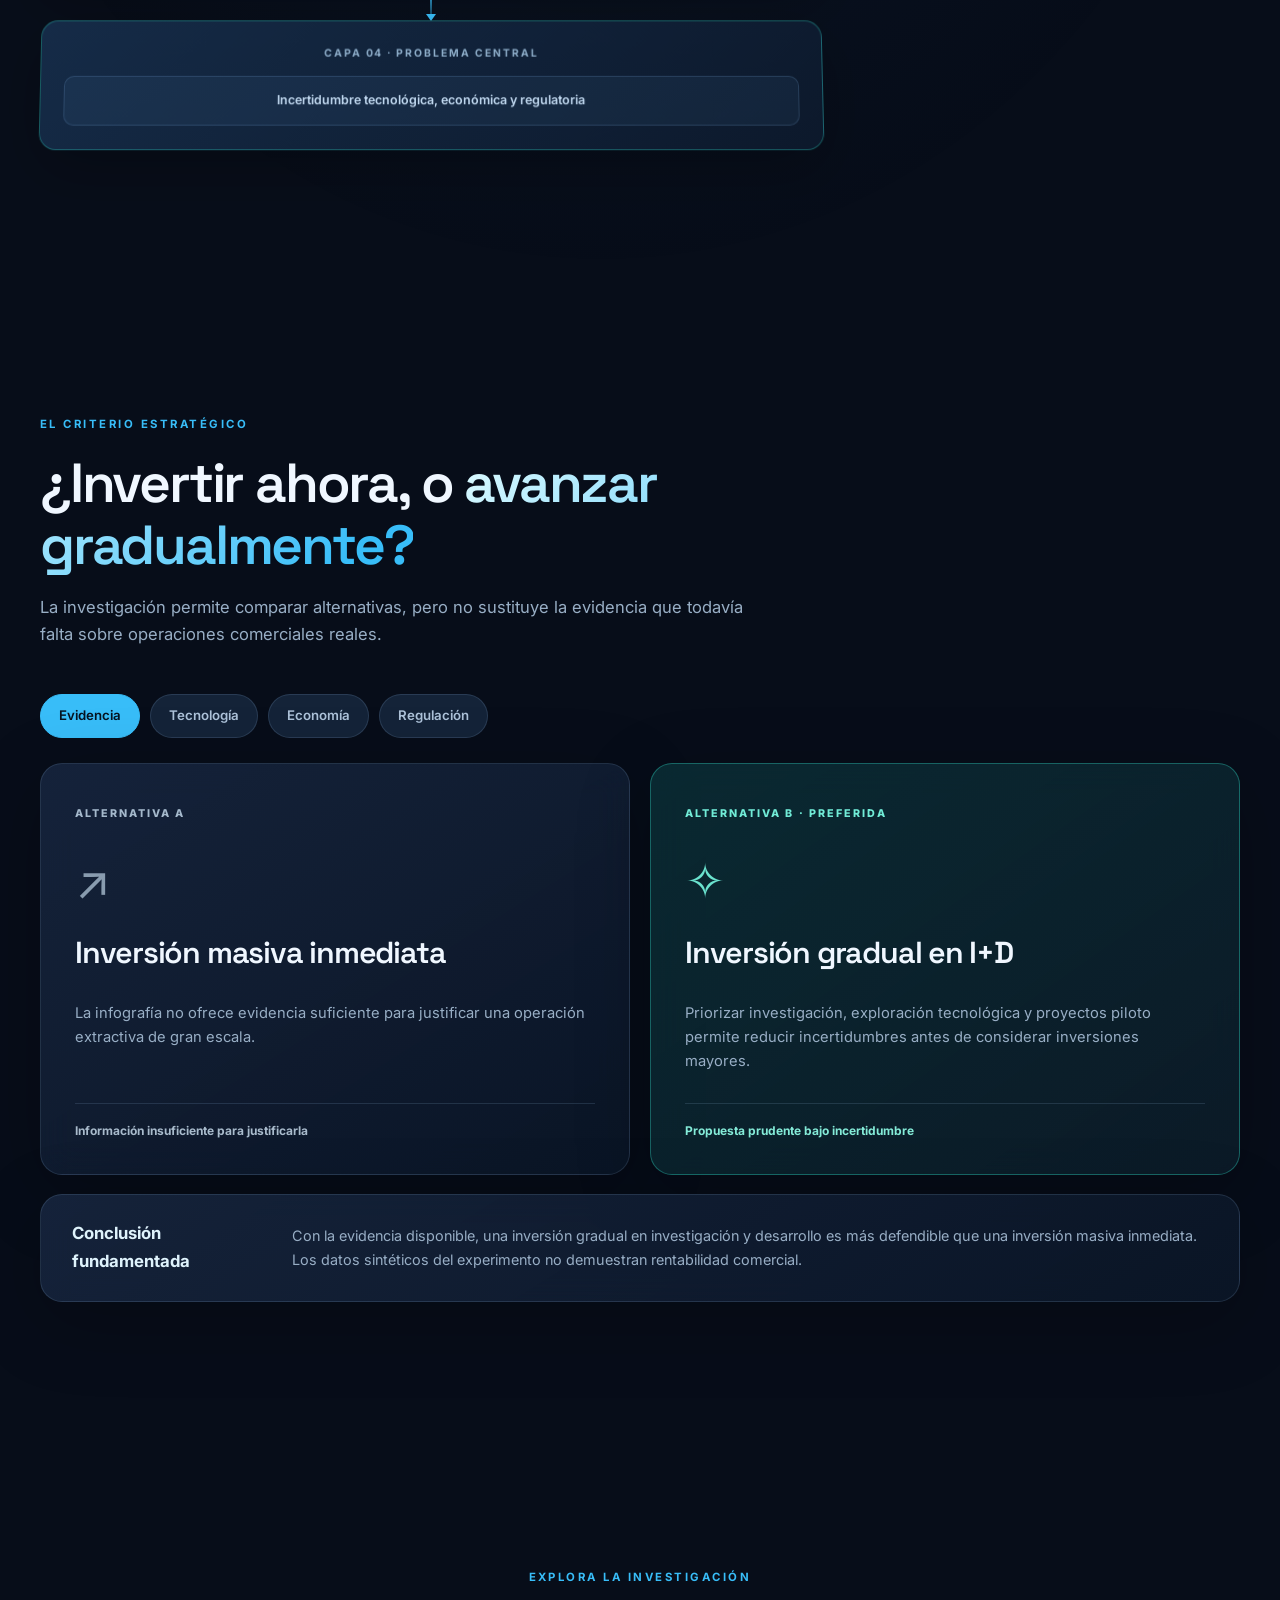
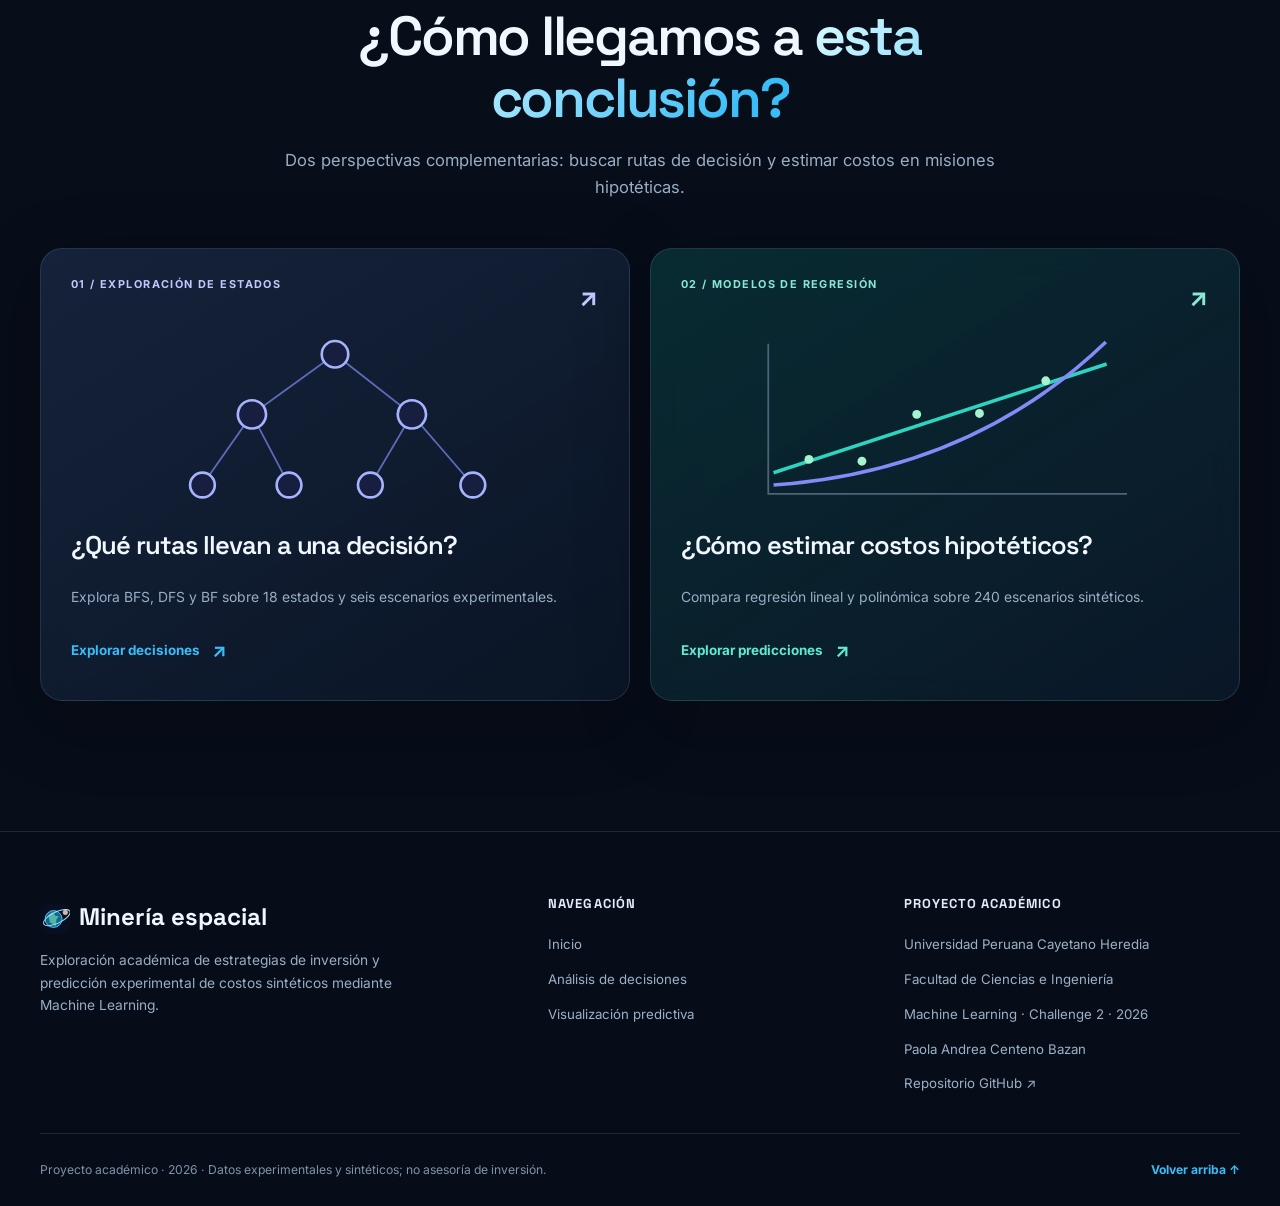
==== commit fe52ebd1: "Implementar web interactiva del Challenge 2" ====
--- a/Challenge_2/web/index.html
+++ b/Challenge_2/web/index.html
@@ -1,255 +1,15 @@
-<!doctype html>
-<html lang="es">
-<head>
-  <meta charset="utf-8">
-  <meta name="viewport" content="width=device-width, initial-scale=1">
-  <meta name="theme-color" content="#081522">
-  <meta name="description" content="Explora un espacio de estados para minería de asteroides y compara modelos de regresión sobre datos sintéticos. Challenge 2 de Machine Learning, UPCH.">
-  <title>Minería de asteroides | Challenge 2 ML</title>
-  <link rel="stylesheet" href="styles.css">
-  <script src="app.js" defer></script>
-</head>
-<body>
-<a class="skip-link" href="#contenido">Saltar al contenido</a>
-<header class="site-header">
-  <div class="container header-inner">
-    <a class="brand" href="#inicio" aria-label="Volver al inicio">
-      <span class="brand-symbol" aria-hidden="true">✦</span>
-      <span><strong>ASTRA</strong><small>ML · CHALLENGE 02</small></span>
-    </a>
-    <nav class="desktop-nav" aria-label="Navegación principal">
-      <a href="#contexto">El desafío</a>
-      <a href="#pipeline1">Pipeline 01</a>
-      <a href="#pipeline2">Pipeline 02</a>
-      <a href="#resultados">Resultados</a>
-    </nav>
-    <a class="header-link" href="https://github.com/pao25-ing/Machine_Learning/tree/main/Challenge_2" target="_blank" rel="noopener noreferrer">Repositorio <span aria-hidden="true">↗</span></a>
-    <button class="menu-toggle" id="menu-toggle" type="button" aria-expanded="false" aria-controls="mobile-menu" aria-label="Abrir menú">☰</button>
-  </div>
-  <nav class="mobile-menu" id="mobile-menu" aria-label="Navegación móvil" hidden>
-    <a href="#contexto">El desafío</a>
-    <a href="#pipeline1">Pipeline 01</a>
-    <a href="#pipeline2">Pipeline 02</a>
-    <a href="#resultados">Resultados</a>
-  </nav>
-</header>
-
-<main id="contenido">
-  <section class="hero figma-hero" id="inicio" aria-labelledby="hero-title">
-    <div class="figma-sky" aria-hidden="true"></div>
-    <div class="figma-planet" aria-hidden="true">
-      <img src="assets/earth-figma.png" alt="">
-    </div>
-    <div class="container figma-hero-content">
-      <div class="figma-hero-copy">
-        <span class="figma-overline">CHALLENGE 02 · MACHINE LEARNING · UPCH</span>
-        <h1 id="hero-title">Explorando<br>el futuro del<br><em>espacio.</em></h1>
-        <p>Minería de asteroides: exploración de estrategias mediante razonamiento, búsqueda inteligente y predicción con datos sintéticos.</p>
-        <div class="hero-actions">
-          <a class="btn btn-primary" href="#pipeline1">Explorar Pipeline 01 <span aria-hidden="true">↗</span></a>
-          <a class="btn btn-outline" href="#pipeline2">Ver Pipeline 02 <span aria-hidden="true">→</span></a>
-        </div>
-        <p class="hero-disclaimer">Modelo académico experimental · No representa decisiones de inversión reales.</p>
-      </div>
-    </div>
-    <a class="figma-scroll" href="#contexto" aria-label="Desplazarse a la explicación del problema"><span>DESLIZA PARA EXPLORAR</span><span aria-hidden="true">⌄</span></a>
-    <div class="container metrics-strip" aria-label="Resumen del proyecto">
-      <div><strong>18</strong><span>Estados de decisión</span></div>
-      <div><strong>28</strong><span>Transiciones</span></div>
-      <div><strong>06</strong><span>Escenarios sintéticos</span></div>
-      <div><strong>240</strong><span>Registros simulados</span></div>
-    </div>
-  </section>
-
-  <section class="section section-context" id="contexto">
-    <div class="container">
-      <div class="section-heading">
-        <div><span class="section-kicker">01 / EL PROBLEMA</span><h2>Una oportunidad llena de <span class="accent">incógnitas.</span></h2></div>
-        <p>Los avances en robótica y exploración espacial motivan el análisis, pero todavía existen incertidumbres sobre los costos, la tecnología y la regulación.</p>
-      </div>
-      <div class="context-grid">
-        <article class="panel explanation-panel">
-          <h3>La pregunta de investigación</h3>
-          <p class="big-question">¿Cómo explorar estrategias de inversión y estimar costos hipotéticos de misiones espaciales mediante técnicas de IA y Machine Learning?</p>
-          <p>El proyecto usa dos enfoques complementarios: <strong>búsqueda simbólica</strong> para recorrer alternativas y <strong>aprendizaje supervisado</strong> para estudiar el comportamiento de costos sintéticos. Ninguno demuestra rentabilidad comercial.</p>
-          <div class="chips"><span>Recursos</span><span>Tecnología</span><span>Economía</span><span>Regulación</span><span>Riesgos</span></div>
-        </article>
-        <a class="infographic-card" href="../images/Infograf%C3%ADa%20sobre%20miner%C3%ADa%20de%20asteroides.png" target="_blank" rel="noopener noreferrer">
-          <img src="../images/Infograf%C3%ADa%20sobre%20miner%C3%ADa%20de%20asteroides.png" alt="Infografía recreada sobre las oportunidades y limitaciones de la minería de asteroides" loading="lazy">
-          <div class="infographic-caption"><span>INFOGRAFÍA DEL CASO</span><strong>Ver imagen completa ↗</strong></div>
-        </a>
-      </div>
-    </div>
-  </section>
-
-  <section class="section section-pipeline" id="pipeline1">
-    <div class="container">
-      <div class="section-heading">
-        <div><span class="section-kicker">02 / RAZONAMIENTO Y BÚSQUEDA</span><h2>Pipeline <span class="accent">01.</span></h2></div>
-        <p>Aplica reglas deductivas para habilitar transiciones y explora rutas con BFS, DFS o búsqueda exhaustiva (BF).</p>
-      </div>
-
-      <div class="panel explorer">
-        <div class="explorer-controls">
-          <label class="field"><span>ESCENARIO EXPERIMENTAL</span>
-            <select id="scenario-select" aria-describedby="scenario-description">
-              <option value="favorable_dos_estrategias">Condiciones favorables</option>
-              <option value="evidencia_insuficiente">Información insuficiente</option>
-              <option value="problema_tecnologico">Limitaciones tecnológicas</option>
-              <option value="economia_desfavorable">Economía desfavorable</option>
-              <option value="piloto_desfavorable_revisable">Piloto desfavorable, revisable</option>
-              <option value="datos_incompletos">Datos incompletos</option>
-            </select>
-          </label>
-          <label class="field"><span>ALGORITMO DE BÚSQUEDA</span>
-            <select id="algorithm-select">
-              <option value="BFS">BFS · Anchura</option>
-              <option value="DFS">DFS · Profundidad</option>
-              <option value="BF">BF · Exhaustiva</option>
-            </select>
-          </label>
-          <label class="field" id="goal-field"><span>OBJETIVO DE BÚSQUEDA (BFS / DFS)</span>
-            <select id="goal-select">
-              <option value="S16">S16 · Inversión gradual</option>
-              <option value="S15">S15 · Ampliar investigación</option>
-              <option value="S17">S17 · Postergar inversión</option>
-            </select>
-          </label>
-          <label class="field hidden" id="route-field"><span>RUTA ENUMERADA</span><select id="route-select"></select></label>
-        </div>
-        <p id="scenario-description" class="scenario-description" aria-live="polite">Cargando escenario...</p>
-        <div class="explorer-stats">
-          <div class="mini-stat"><span>ESTADOS EVALUADOS</span><strong id="stat-explored">—</strong></div>
-          <div class="mini-stat"><span>TRANSICIONES RUTA</span><strong id="stat-edges">—</strong></div>
-          <div class="mini-stat"><span>RUTAS TERMINALES BF</span><strong id="stat-routes">—</strong></div>
-          <div class="mini-stat"><span>RUTAS PENDIENTES BF</span><strong id="stat-pending">—</strong></div>
-        </div>
-        <div class="graph-topline">
-          <h3>Espacio de estados <span class="muted">· S0–S17</span></h3>
-          <label class="checkbox-label"><input id="show-disabled" type="checkbox"> Mostrar transiciones no habilitadas</label>
-        </div>
-        <p class="graph-explain"><strong>¿Qué significan S0, S1, S2…?</strong> La letra <strong>S</strong> significa <strong>estado</strong>: cada código representa una situación de evaluación, no un paso obligatorio. Elige un escenario y un algoritmo para ver qué ruta se recorre. <strong>Selecciona un nodo</strong> para conocer su nombre completo.</p>
-        <div class="graph-scroll" tabindex="0" aria-label="Grafo desplazable horizontalmente en pantallas pequeñas">
-          <svg id="state-graph" viewBox="0 0 1240 590" role="img" aria-label="Grafo de 18 estados etiquetados con código y nombre abreviado, con transiciones condicionadas"></svg>
-        </div>
-        <div class="graph-legend" aria-label="Leyenda del grafo">
-          <span><i class="legend-line route"></i> Ruta seleccionada</span>
-          <span><i class="legend-line enabled"></i> Transición habilitada</span>
-          <span><i class="legend-line disabled"></i> No habilitada</span>
-          <span><i class="legend-dot terminal"></i> Estado terminal</span>
-        </div>
-        <div class="explorer-bottom">
-          <div class="route-summary">
-            <span class="eyebrow-small">RUTA ENCONTRADA</span>
-            <div id="route-chips" class="route-chips" aria-live="polite">Cargando...</div>
-            <p id="route-message" class="small-muted">Selecciona un escenario.</p>
-          </div>
-          <aside class="state-detail" aria-live="polite">
-            <span class="eyebrow-small">DETALLE DEL ESTADO</span>
-            <strong id="detail-title">Selecciona un nodo</strong>
-            <p id="detail-description">Haz clic en cualquier estado del grafo para consultar su significado.</p>
-          </aside>
-        </div>
-        <div class="state-guide" aria-labelledby="state-guide-title">
-          <div class="state-guide-heading">
-            <div>
-              <span class="eyebrow-small">DICCIONARIO DEL MODELO</span>
-              <h3 id="state-guide-title">¿Qué representa cada estado?</h3>
-            </div>
-            <p>Los 18 estados están agrupados por etapa. Haz clic en cualquiera para ver su significado y resaltarlo en el grafo.</p>
-          </div>
-          <div id="state-guide-list" class="state-guide-groups"></div>
-          <p id="guide-selection" class="guide-selection" aria-live="polite">Selecciona un estado para consultar su significado.</p>
-        </div>
-      </div>
-      <div class="method-grid">
-        <article class="method-card"><span class="method-icon">01</span><h3>BFS / Anchura</h3><p>Utiliza una cola FIFO. Si las transiciones no tienen peso, encuentra una ruta con el menor número de pasos al objetivo.</p></article>
-        <article class="method-card"><span class="method-icon">02</span><h3>DFS / Profundidad</h3><p>Utiliza una pila LIFO. Recorre primero una rama y su resultado depende del orden de los sucesores.</p></article>
-        <article class="method-card"><span class="method-icon">03</span><h3>BF / Exhaustiva</h3><p>Enumera todas las rutas simples habilitadas hasta decisiones terminales o estados pendientes.</p></article>
-      </div>
-      <p class="context-note"><strong>Importante:</strong> S15, S16 y S17 son <strong>estados terminales</strong>: tres resultados posibles del análisis, no tres objetivos igualmente deseables. BFS y DFS buscan el estado que selecciones (S16 por defecto en el escenario favorable); BF enumera rutas hacia los terminales habilitados. BFS minimiza transiciones, no costos económicos. Todas las decisiones son hipotéticas.</p>
-    </div>
-  </section>
-
-  <section class="section section-prediction" id="pipeline2">
-    <div class="container">
-      <div class="section-heading">
-        <div><span class="section-kicker">03 / APRENDIZAJE SUPERVISADO</span><h2>Pipeline <span class="accent">02.</span></h2></div>
-        <p>Regresión lineal frente a regresión polinómica de grado 2. El conjunto contiene 240 escenarios <strong>totalmente sintéticos</strong>, con 192 para entrenamiento y 48 para prueba.</p>
-      </div>
-      <div class="prediction-grid">
-        <div class="panel results-panel">
-          <div class="panel-topline"><h3>Comparación de modelos</h3><span class="source-note">Conjunto de prueba · 48 muestras</span></div>
-          <div class="metrics-tabs" role="group" aria-label="Seleccionar métrica">
-            <button type="button" class="metric-tab active" data-metric="RMSE" aria-pressed="true">RMSE</button>
-            <button type="button" class="metric-tab" data-metric="MAE" aria-pressed="false">MAE</button>
-            <button type="button" class="metric-tab" data-metric="R2" aria-pressed="false">R²</button>
-          </div>
-          <div id="metric-bars" class="metric-bars" aria-live="polite">Cargando métricas...</div>
-          <p id="metric-explanation" class="small-muted">RMSE: menor es mejor.</p>
-          <table class="data-table" aria-label="Resultados de los modelos">
-            <thead><tr><th>Modelo</th><th>MAE</th><th>RMSE</th><th>R²</th></tr></thead>
-            <tbody id="model-table"></tbody>
-          </table>
-        </div>
-        <div class="panel example-panel">
-          <div class="panel-topline"><h3>Explorar predicciones</h3><span class="source-note">48 casos de prueba</span></div>
-          <label class="field"><span>REGISTRO SINTÉTICO</span><select id="sample-select"><option>Cargando...</option></select></label>
-          <div class="sample-values" aria-live="polite">
-            <div><span>VALOR SIMULADO</span><strong id="actual-value">—</strong></div>
-            <div><span>REGRESIÓN LINEAL</span><strong id="linear-value">—</strong></div>
-            <div><span>REGRESIÓN POLINÓMICA</span><strong id="poly-value">—</strong></div>
-          </div>
-          <div class="deviation"><span>Error absoluto del registro seleccionado</span><div><span>Lineal: <b id="linear-error">—</b></span><span>Polinómica: <b id="poly-error">—</b></span></div></div>
-          <p class="small-muted">Valores en millones de USD <strong>hipotéticos</strong>. Son predicciones de los modelos entrenados en Colab, no estimaciones de misiones reales.</p>
-        </div>
-      </div>
-      <div class="panel gallery-panel">
-        <div class="panel-topline"><h3>Visualizaciones del experimento</h3><span class="source-note">Gráficos originales de Google Colab</span></div>
-        <div class="viz-tabs" role="group" aria-label="Seleccionar visualización">
-          <button class="viz-tab active" type="button" data-viz="dispersión">Datos sintéticos</button>
-          <button class="viz-tab" type="button" data-viz="rmse">RMSE</button>
-          <button class="viz-tab" type="button" data-viz="real">Real vs. predicho</button>
-          <button class="viz-tab" type="button" data-viz="residuos">Residuos</button>
-          <button class="viz-tab" type="button" data-viz="duracion">Curva de duración</button>
-        </div>
-        <a id="viz-link" href="../images/pipeline2_dispersion_sintetica.png" target="_blank" rel="noopener noreferrer">
-          <img id="viz-image" src="../images/pipeline2_dispersion_sintetica.png" alt="Dispersión de datos sintéticos del Pipeline 2" loading="lazy">
-        </a>
-        <p id="viz-caption" class="small-muted">Distribución de los costos sintéticos de los 240 escenarios.</p>
-      </div>
-    </div>
-  </section>
-
-  <section class="section conclusions" id="resultados">
-    <div class="container takeaway-grid">
-      <div>
-        <span class="section-kicker">04 / CONCLUSIONES</span>
-        <h2>De los datos a una <span class="accent">decisión informada.</span></h2>
-        <p>El Pipeline 1 demuestra cómo las reglas y los algoritmos recorren alternativas sin forzar una respuesta cuando faltan datos. El Pipeline 2 muestra una ligera mejora de la regresión polinómica sobre datos sintéticos.</p>
-      </div>
-      <div class="takeaway-list">
-        <div><b>01</b><span>Una ruta más corta no implica necesariamente menor costo real.</span></div>
-        <div><b>02</b><span>La regresión polinómica alcanza un RMSE de 8.33 en el conjunto sintético de prueba.</span></div>
-        <div><b>03</b><span>Sin costos ni beneficios observados, no se puede justificar una explotación comercial.</span></div>
-      </div>
-    </div>
-  </section>
-
-  <section class="section resources" id="recursos">
-    <div class="container">
-      <div class="repo-panel">
-        <div>
-          <span class="eyebrow-small">RECURSOS DEL CHALLENGE 2</span>
-          <h3>Explora los dos pipelines.</h3>
-          <p>Consulta los notebooks, los datos experimentales y los resultados del proyecto en GitHub.</p>
-        </div>
-        <a class="btn btn-primary" href="https://github.com/pao25-ing/Machine_Learning/tree/main/Challenge_2" target="_blank" rel="noopener noreferrer">Abrir repositorio ↗</a>
-      </div>
-    </div>
-  </section>
-</main>
-<footer class="site-footer"><div class="container footer-inner"><span class="brand-symbol" aria-hidden="true">✦</span><span>ASTRA · CHALLENGE 02</span><span>Machine Learning · UPCH · 2026</span><a href="#inicio">Volver arriba ↑</a></div></footer>
-<div class="toast" id="status-toast" role="status" aria-live="polite" hidden></div>
-</body>
-</html>+<!doctype html><html lang="es"><head><meta charset="utf-8"><meta name="viewport" content="width=device-width,initial-scale=1"><meta name="theme-color" content="#070d1b"><meta name="description" content="El futuro de la minería espacial: infografía animada, análisis de decisiones y modelos predictivos basados en un proyecto académico de Machine Learning."><title>El futuro de la minería espacial · UPCH</title><link rel="icon" href="assets/favicon.svg" type="image/svg+xml"><link rel="stylesheet" href="styles.css"></head><body data-page="inicio"><div id="stars" aria-hidden="true"></div><div id="site-header"></div><div id="progress" aria-hidden="true"></div><main id="main">
+<section id="inicio" class="hero hero-home section"><div class="wrap hero-grid"><div class="hero-copy"><div class="eyebrow"><span class="tiny-pulse"></span> MACHINE LEARNING · CHALLENGE 2</div><h1>El futuro de la <em>minería espacial.</em></h1><p class="hero-lead">Exploramos las oportunidades y los desafíos de la minería de asteroides mediante razonamiento, algoritmos de búsqueda y modelos predictivos.</p><div class="hero-actions"><a class="btn btn-primary" href="#infografia">Explorar el estudio <span>↘</span></a><a class="btn btn-outline" href="analisis-de-decisiones.html">Ver análisis <span>↗</span></a></div><div class="hero-footnote"><span class="down-scroll">↓</span> DESLIZA PARA DESCUBRIR EL ESTUDIO</div></div><div class="cosmos-stage" aria-label="Ilustración tridimensional de la Tierra y un asteroide" role="img"><div class="orbit orbit-one"></div><div class="orbit orbit-two"></div><div class="earth-halo"></div><img class="planet" src="assets/earth.png" alt="" draggable="false"><img class="asteroid" src="assets/asteroid.png" alt="" draggable="false"><div class="cosmos-glint glint-a"></div><div class="cosmos-glint glint-b"></div><div class="celestial-label label-earth">01 / PLANETA TIERRA</div><div class="celestial-label label-rock">02 / RECURSOS ESPACIALES</div></div></div><div class="hero-grid-floor"></div></section>
+<section id="academico" class="section intro-strip"><div class="wrap intro-inner" data-reveal><div class="section-ornament">ESTUDIO ACADÉMICO / 2026</div><div><h2>Un estudio desde <span class="text-gradient">Machine Learning</span></h2><p>Universidad Peruana Cayetano Heredia · Facultad de Ciencias e Ingeniería · Challenge 2</p></div><div class="intro-symbol" aria-hidden="true">✳</div></div></section>
+<section id="infografia" class="section infographic"><div class="wrap"><div class="section-heading" data-reveal><span class="eyebrow">SÍNTESIS DE LA NOTICIA</span><h2>Minería de asteroides: <span class="text-gradient">un mercado en crecimiento</span> con grandes expectativas</h2><p>Resumen de los principales puntos reportados por Yahoo Finance sobre el futuro de la minería de asteroides y sus implicancias para la economía espacial.</p><div class="sub-quote">“Recursos más allá de la Tierra para un futuro sostenible”</div></div><div class="story-grid">
+<article class="glass story-card story-market" data-reveal><div class="chapter-label"><span>01</span> HECHOS CLAVE REPORTADOS</div><h3>Un sector en expansión</h3><p>El mercado de la minería de asteroides muestra un crecimiento significativo impulsado por avances tecnológicos y mayor actividad espacial.</p><div class="market-chart"><div class="market-graph"><div class="market-col"><strong>USD 2.49 mil millones</strong><div class="bar" style="height:43%"></div><span>2026</span></div><svg viewBox="0 0 170 110" aria-hidden="true" class="growth-arrow"><path d="M8 92 Q90 87 159 17" fill="none" stroke="#38bdf8" stroke-width="3"/><path d="M140 16 L160 16 L158 36" fill="none" stroke="#38bdf8" stroke-width="3"/></svg><div class="market-col"><strong>USD 5.42 mil millones</strong><div class="bar bar-tall" style="height:83%"></div><span>2030</span></div></div><div class="cagr"><small>CAGR PROYECTADO · 2026–2030</small><strong>21.4%</strong></div></div><div class="fact-pair"><div><strong>3,143</strong><span>objetos espaciales lanzados en 2023</span></div><div><strong>+24%</strong><span>respecto al año anterior. EE. UU. representó el 81 % de los lanzamientos.</span></div></div><p class="callout-line">El sector muestra un dinamismo creciente y proyecciones de expansión.</p></article>
+<article class="glass story-card" data-reveal><div class="chapter-label"><span>02</span> ACTORES PRINCIPALES</div><h3>Un ecosistema en evolución</h3><p>Empresas y organizaciones que impulsan el desarrollo de la minería de asteroides.</p><div class="company-grid"><div>PLANETARY <b>RESOURCES</b></div><div>DSI <small>DEEP SPACE INDUSTRIES</small></div><div>ASTEROID MINING <b>CORPORATION (AMC)</b></div><div>ASTROFORGE</div><div>ispace <small>(Japón)</small></div><div>RESEARCH <b>AND MARKETS</b></div></div><p class="callout-line">La participación de empresas privadas y alianzas internacionales está acelerando la exploración y desarrollo del sector.</p></article>
+<article class="glass story-card" data-reveal><div class="chapter-label"><span>03</span> TECNOLOGÍAS MENCIONADAS</div><h3>La ingeniería hace posible la exploración</h3><p>Innovaciones que hacen posible la exploración y extracción de recursos en asteroides.</p><div class="icon-matrix"><div><span>⚙</span>Sistemas autónomos</div><div><span>⌁</span>Extracción robótica</div><div><span>◇</span>Optimización de misiones</div><div><span>◈</span>Robótica espacial</div><div><span>◎</span>Detección de materiales</div><div><span>✧</span>Procesamiento de recursos</div></div><p class="callout-line">Los avances en robótica y automatización están reduciendo costos y aumentando la viabilidad de las misiones.</p></article>
+<article class="glass story-card" data-reveal><div class="chapter-label"><span>04</span> RECURSOS DE INTERÉS</div><h3>Materiales del futuro</h3><p>Los asteroides contienen materiales valiosos para la industria tecnológica y la transición energética.</p><div class="mineral-grid"><div><i class="mineral mineral-platinum"></i>Metales del grupo del platino</div><div><i class="mineral mineral-nickel"></i>Níquel</div><div><i class="mineral mineral-cobalt"></i>Cobalto</div><div><i class="mineral mineral-rare"></i>Tierras raras</div></div><div class="uses"><span>Electrónica</span><span>Baterías</span><span>Energía renovable</span><span>Industria aeroespacial</span></div><p class="callout-line">Estos recursos son fundamentales para tecnologías estratégicas del futuro.</p></article>
+<article class="glass story-card story-robot" data-reveal><div class="chapter-label"><span>05</span> EVENTOS CLAVE DESCRITOS</div><h3>Robot SCAR-E</h3><p>Desarrollos recientes que evidencian el avance del sector.</p><div class="robot-art"><div class="robot-graphic" aria-hidden="true">☄</div><div><strong>SCAR-E</strong><span>Aprox. 20 kg</span><span>6 patas</span><span>Diseñado para exploración y adquisición de recursos en terrenos complejos.</span></div></div><div class="alliance">ispace <span>↔</span> ASTEROID MINING CORPORATION (AMC)</div><p>Acuerdo de colaboración para transportar el robot SCAR-E a la superficie lunar como demostración tecnológica.</p><p class="callout-line">Las misiones de demostración son un paso clave hacia la viabilidad comercial.</p></article>
+<article class="glass story-card story-unknown" data-reveal><div class="chapter-label"><span>06</span> VARIABLES OBSERVABLES Y NO REPORTADAS</div><h3>Lo que sabemos. Y lo que falta saber.</h3><p>Información disponible en la noticia y aspectos que permanecen inciertos para un análisis completo.</p><div class="known-grid"><div class="known"><h4>✓ Variables observables</h4><ul><li>Tamaño de mercado (proyecciones)</li><li>Número de misiones espaciales</li><li>Interés de empresas e inversionistas</li><li>Avances en robótica y automatización</li><li>Demanda de materias primas</li><li>Colaboraciones internacionales</li></ul></div><div class="unknown"><h4>? Aspectos no reportados</h4><ul><li>Costos reales de extracción</li><li>Rentabilidad de operaciones</li><li>Cantidad y concentración de minerales</li><li>Tiempo de retorno de inversión</li><li>Probabilidad de éxito técnico</li><li>Marco regulatorio y legal</li><li>Impacto ambiental y geopolítico</li></ul></div></div><p class="callout-line">La noticia presenta proyecciones y desarrollos tecnológicos, pero no evidencia conclusiones sobre viabilidad económica, técnica o regulatoria.</p></article>
+</div><div class="statement glass" data-reveal><div class="statement-icon">✦</div><div><h3>Un mercado con gran potencial, <span class="text-gradient">pero con importantes incertidumbres.</span></h3><p>El futuro de la minería de asteroides dependerá del avance tecnológico, la viabilidad económica y un marco regulatorio claro.</p></div></div><div class="infographic-note">Los tamaños de mercado son proyecciones, no ingresos comprobados de extracción. El contenido de esta sección reproduce la síntesis proporcionada para el estudio.</div></div></section>
+<section id="contexto" class="section section-context"><div class="wrap"><div class="section-heading" data-reveal><span class="eyebrow">MAPA DEL PROBLEMA</span><h2>Entender el sistema <span class="text-gradient">antes de decidir.</span></h2><p>Explora cómo el sector, las evaluaciones y las áreas de estudio se relacionan con el problema central. Selecciona un elemento para descubrir su papel.</p></div><div class="context-layout"><div class="context-stack" id="context-nodes"><div class="context-level"><div class="level-index">CAPA 01 · SECTOR</div><button class="context-node is-active" data-context="sector">Minería de asteroides</button></div><div class="context-link"></div><div class="context-level"><div class="level-index">CAPA 02 · PROCESO</div><div class="context-node-grid"><button class="context-node" data-context="recopilar">Recopilar información</button><button class="context-node" data-context="evaluar">Evaluar viabilidad</button><button class="context-node" data-context="alternativas">Evaluar estrategias</button></div></div><div class="context-link"></div><div class="context-level"><div class="level-index">CAPA 03 · ÁREAS Y OBJETIVOS</div><div class="context-node-grid three" id="context-areas"><button class="context-node" data-context="recursos">Recursos</button><button class="context-node" data-context="tecnologia">Tecnología</button><button class="context-node" data-context="economia">Economía</button><button class="context-node" data-context="regulacion">Regulación</button><button class="context-node" data-context="riesgos">Riesgos</button><button class="context-node" data-context="evidencia">Evidencia</button></div><p class="context-goals">Objetivos: explorar estrategias y estimar costos sintéticos.</p></div><div class="context-link"></div><div class="context-level context-final"><div class="level-index">CAPA 04 · PROBLEMA CENTRAL</div><button class="context-node" data-context="problema">Incertidumbre tecnológica, económica y regulatoria</button></div></div><aside class="glass context-detail" id="context-detail" aria-live="polite"><div class="eyebrow">EXPLORACIÓN GUIADA</div><h3 id="context-detail-title">Minería de asteroides</h3><p id="context-detail-body">Sector que busca aprovechar recursos presentes en cuerpos celestes, sujeto a grandes incertidumbres técnicas, económicas y jurídicas.</p><div class="detail-relationship" id="context-detail-rel">Selecciona cualquier elemento para mostrar su relación con el estudio.</div></aside></div></div></section>
+<section id="conclusion" class="section conclusion-section"><div class="wrap"><div class="section-heading" data-reveal><span class="eyebrow">EL CRITERIO ESTRATÉGICO</span><h2>¿Invertir ahora, o <span class="text-gradient">avanzar gradualmente?</span></h2><p>La investigación permite comparar alternativas, pero no sustituye la evidencia que todavía falta sobre operaciones comerciales reales.</p></div><div class="strategy-pills" role="group" aria-label="Seleccionar criterio"><button class="chip is-active" data-criterion="evidencia">Evidencia</button><button class="chip" data-criterion="tecnologia">Tecnología</button><button class="chip" data-criterion="economia">Economía</button><button class="chip" data-criterion="regulacion">Regulación</button></div><div class="two-strategies"><article class="glass strategy-card strategy-now"><span class="strategy-marker">ALTERNATIVA A</span><div class="strategy-symbol">↗</div><h3>Inversión masiva inmediata</h3><p id="strategy-now-text">La infografía no ofrece evidencia suficiente para justificar una operación extractiva de gran escala.</p><div class="strategy-status">Información insuficiente para justificarla</div></article><article class="glass strategy-card strategy-gradual"><span class="strategy-marker">ALTERNATIVA B · PREFERIDA</span><div class="strategy-symbol">✧</div><h3>Inversión gradual en I+D</h3><p id="strategy-gradual-text">Priorizar investigación, exploración tecnológica y proyectos piloto permite reducir incertidumbres antes de considerar inversiones mayores.</p><div class="strategy-status">Propuesta prudente bajo incertidumbre</div></article></div><div class="strategy-summary glass" id="strategy-summary" aria-live="polite"><strong>Conclusión fundamentada</strong><p>Con la evidencia disponible, una inversión gradual en investigación y desarrollo es más defendible que una inversión masiva inmediata. Los datos sintéticos del experimento no demuestran rentabilidad comercial.</p></div></div></section>
+<section id="explora" class="section gateway"><div class="wrap"><div class="section-heading center" data-reveal><span class="eyebrow">EXPLORA LA INVESTIGACIÓN</span><h2>¿Cómo llegamos a <span class="text-gradient">esta conclusión?</span></h2><p>Dos perspectivas complementarias: buscar rutas de decisión y estimar costos en misiones hipotéticas.</p></div><div class="gateway-grid"><a href="analisis-de-decisiones.html" class="glass gateway-card" data-reveal><div class="gateway-top"><span>01 / EXPLORACIÓN DE ESTADOS</span><span>↗</span></div><svg class="gateway-sketch" viewBox="0 0 480 215" aria-hidden="true"><g stroke="#818cf8" stroke-width="2" fill="none" opacity=".7"><path d="M240 32L146 100L90 180M146 100L188 180M240 32L327 100L280 180M327 100L396 180"/></g><g fill="#171e40" stroke="#a5b4fc" stroke-width="3"><circle cx="240" cy="32" r="15"/><circle cx="146" cy="100" r="16"/><circle cx="327" cy="100" r="16"/><circle cx="90" cy="180" r="14"/><circle cx="188" cy="180" r="14"/><circle cx="280" cy="180" r="14"/><circle cx="396" cy="180" r="14"/></g></svg><h3>¿Qué rutas llevan a una decisión?</h3><p>Explora BFS, DFS y BF sobre 18 estados y seis escenarios experimentales.</p><span class="text-link">Explorar decisiones <b>↗</b></span></a><a href="visualizacion-predictiva.html" class="glass gateway-card teal" data-reveal><div class="gateway-top"><span>02 / MODELOS DE REGRESIÓN</span><span>↗</span></div><svg class="gateway-sketch" viewBox="0 0 480 215" aria-hidden="true"><path d="M40 20V190H446" stroke="#4b6479" stroke-width="2" fill="none"/><path d="M46 166L423 43" stroke="#2dd4bf" stroke-width="4" fill="none"/><path d="M46 180Q270 164 422 18" stroke="#818cf8" stroke-width="4" fill="none"/><g fill="#a7f3d0"><circle cx="86" cy="151" r="5"/><circle cx="146" cy="153" r="5"/><circle cx="208" cy="100" r="5"/><circle cx="279" cy="99" r="5"/><circle cx="354" cy="62" r="5"/></g></svg><h3>¿Cómo estimar costos hipotéticos?</h3><p>Compara regresión lineal y polinómica sobre 240 escenarios sintéticos.</p><span class="text-link">Explorar predicciones <b>↗</b></span></a></div></div></section>
+</main><div id="site-footer"></div><script src="data/site-data.js"></script><script src="app.js"></script></body></html>
--- a/Challenge_2/web/styles.css
+++ b/Challenge_2/web/styles.css
@@ -1,66 +1,6 @@
-@import url('https://fonts.googleapis.com/css2?family=DM+Sans:wght@400;500;600;700&family=Space+Grotesk:wght@400;500;600;700&display=swap');
-:root{--bg:#07131f;--bg2:#0a1b29;--panel:#102334;--line:#284051;--white:#f3f7fc;--muted:#a4b5c4;--cyan:#71e0df;--lime:#c5f28c;--amber:#f5b966;--font:'DM Sans',sans-serif;--display:'Space Grotesk',sans-serif}
-*{box-sizing:border-box}html{scroll-behavior:smooth}body{margin:0;background:var(--bg);color:var(--white);font-family:var(--font);line-height:1.62}a{color:inherit}button,select{font:inherit}button,select,a{-webkit-tap-highlight-color:transparent}button:focus-visible,select:focus-visible,a:focus-visible,input:focus-visible{outline:3px solid var(--cyan);outline-offset:4px}h1,h2,h3,p{margin-top:0}h1,h2,h3{font-family:var(--display);line-height:1.14}h2{font-size:clamp(2.2rem,4vw,3.6rem);letter-spacing:-.055em;margin-bottom:0}h3{font-size:1.3rem;letter-spacing:-.03em}.container{width:min(1180px,calc(100% - 44px));margin-inline:auto}.skip-link{position:absolute;top:-70px;left:15px;padding:10px;background:white;color:#000;z-index:100}.skip-link:focus{top:12px}.site-header{position:sticky;top:0;z-index:50;background:#07131fe6;backdrop-filter:blur(18px);border-bottom:1px solid #ffffff16}.header-inner{height:74px;display:flex;align-items:center;justify-content:space-between;gap:18px}.brand{display:flex;align-items:center;gap:11px;text-decoration:none;font-family:var(--display)}.brand-symbol{width:38px;height:38px;display:inline-grid;place-items:center;border:1px solid #7ce7df80;border-radius:50%;font-size:24px;color:var(--cyan)}.brand strong{display:block;font-size:19px;letter-spacing:.17em;line-height:1}.brand small{display:block;font-size:9px;letter-spacing:.18em;color:var(--muted);margin-top:7px}.desktop-nav{display:flex;gap:32px}.desktop-nav a,.header-link{font-size:13px;text-decoration:none;color:#d7e1ea;font-weight:600}.desktop-nav a:hover,.header-link:hover{color:var(--cyan)}.header-link{border:1px solid #45616d;padding:10px 15px;border-radius:7px}.hero{position:relative;overflow:hidden;padding:104px 0 0;background:radial-gradient(ellipse at 75% 40%,#13425655,transparent 47%),linear-gradient(180deg,#091723,#07131f)}.hero-grid{display:grid;grid-template-columns:1.1fr .9fr;align-items:center;min-height:465px;position:relative}.hero-copy{position:relative;z-index:2}.eyebrow,.section-kicker,.eyebrow-small{font-family:var(--display);font-size:10px;letter-spacing:.17em;font-weight:700;color:var(--cyan)}.eyebrow{display:flex;align-items:center;gap:8px}.eyebrow-dot,.signal{height:7px;width:7px;border-radius:50%;background:var(--cyan);box-shadow:0 0 15px var(--cyan);display:inline-block}.hero h1{font-size:clamp(3rem,5.4vw,5.9rem);letter-spacing:-.075em;line-height:1.04;margin:24px 0}.hero h1 em{font-style:normal;color:var(--cyan)}.hero-copy>p:not(.hero-disclaimer){max-width:570px;font-size:16px;line-height:1.85;color:var(--muted)}.hero-actions{display:flex;gap:13px;flex-wrap:wrap;margin-top:34px}.btn{display:inline-flex;align-items:center;justify-content:center;gap:15px;padding:13px 22px;font-size:13px;font-weight:700;text-decoration:none;border-radius:6px;transition:transform .2s,background .2s}.btn:hover{transform:translateY(-2px)}.btn-primary{background:var(--cyan);color:#062025}.btn-outline{border:1px solid #79949a;color:#edf5f8}.hero-disclaimer{font-size:11px;color:#899fac;margin-top:30px}.orbit-illustration{position:relative;height:420px;isolation:isolate}.orbit{position:absolute;left:50%;top:48%;border:1px solid #4a80905e;border-radius:50%;transform:translate(-50%,-50%) rotate(-23deg)}.orbit-a{width:390px;height:190px}.orbit-b{width:500px;height:300px;border-style:dashed;opacity:.6}.asteroid{position:absolute;left:50%;top:48%;transform:translate(-50%,-50%) rotate(-24deg);width:265px;height:252px;border-radius:47% 54% 50% 45%;background:radial-gradient(circle at 32% 22%,#beabaa 0,#776d70 19%,#3e4350 46%,#182a36 74%,#0b1b26 100%);box-shadow:inset 15px 20px 36px #ffffff17,inset -28px -30px 55px #030c1f,0 0 90px #71e0df1b,25px 37px 72px #0009;clip-path:polygon(14% 13%,35% 2%,62% 8%,85% 17%,98% 41%,91% 72%,75% 96%,46% 100%,21% 88%,4% 58%,0 35%)}.crater{position:absolute;background:radial-gradient(circle at 35% 30%,#b2a4a444,#232f3c 70%);border-radius:50%;box-shadow:inset 2px 3px 7px #050e15bd}.crater-a{width:70px;height:47px;left:42px;top:48px}.crater-b{width:37px;height:34px;right:47px;top:94px}.crater-c{width:51px;height:34px;left:105px;bottom:34px}.orbit-label{position:absolute;z-index:3;border:1px solid #446575;background:#0b1e2ccc;padding:10px 13px;color:#e0f3f4;letter-spacing:.09em;font-family:var(--display);font-size:9px;border-radius:5px}.orbit-label-a{top:40px;right:16px}.orbit-label-b{bottom:55px;left:0}.signal{margin-right:9px}.signal.amber{background:var(--amber);box-shadow:0 0 12px var(--amber)}.star{position:absolute;border-radius:50%;background:white;box-shadow:0 0 14px white}.star-a{left:28px;top:75px;width:3px;height:3px}.star-b{right:30px;bottom:110px;width:2px;height:2px}.star-c{right:80px;top:100px;width:3px;height:3px}.metrics-strip{position:relative;display:grid;grid-template-columns:repeat(4,1fr);border-top:1px solid #35515e;border-bottom:1px solid #35515e;margin-top:55px}.metrics-strip>div{padding:29px 26px;display:flex;align-items:center;gap:19px}.metrics-strip>div+div{border-left:1px solid #35515e}.metrics-strip strong{font-family:var(--display);font-size:2.3rem;color:var(--cyan);letter-spacing:-.06em;line-height:1}.metrics-strip span{font-size:12px;color:#b8c9d2;max-width:110px}.section{padding:110px 0;scroll-margin-top:75px}.section-context{background:#091925}.section-heading{display:grid;grid-template-columns:1.2fr .8fr;align-items:end;gap:50px;margin-bottom:42px}.section-heading h2{margin-top:17px}.section-heading>p{max-width:435px;color:var(--muted);margin:0}.accent{color:var(--cyan)}.context-grid{display:grid;grid-template-columns:1.1fr .9fr;gap:24px}.panel{background:linear-gradient(155deg,#122a3a,#0e2030);border:1px solid #345166;border-radius:11px}.explanation-panel{padding:40px}.explanation-panel h3{font-size:15px;color:var(--cyan)}.big-question{font-family:var(--display);font-weight:500;font-size:clamp(1.5rem,2.3vw,2.15rem);line-height:1.35;letter-spacing:-.038em;margin:24px 0}.explanation-panel>p:not(.big-question){color:var(--muted);font-size:14px}.chips{display:flex;gap:8px;flex-wrap:wrap;margin-top:25px}.chips span{font-size:10px;color:#d7ecec;border:1px solid #456e74;border-radius:25px;padding:5px 12px}.infographic-card{position:relative;overflow:hidden;display:block;min-height:340px;border:1px solid #355063;border-radius:11px;text-decoration:none;background:#142734}.infographic-card img{width:100%;height:100%;position:absolute;object-fit:cover;object-position:center;transition:transform .5s}.infographic-card:hover img{transform:scale(1.035)}.infographic-caption{position:absolute;bottom:0;left:0;right:0;display:flex;justify-content:space-between;gap:10px;padding:35px 22px 19px;background:linear-gradient(transparent,#06111dee);font-size:11px;letter-spacing:.1em}.infographic-caption span{color:#a4d4d9}.section-pipeline{background:#07131f}.explorer{overflow:hidden;padding:26px}.explorer-controls{display:grid;grid-template-columns:2fr 1.2fr 1.5fr;gap:15px}.field{display:block;min-width:0}.field>span{display:block;color:#9bb9c5;font-size:10px;letter-spacing:.11em;font-weight:700;margin-bottom:9px}.field select{width:100%;color:#eff8fb;appearance:none;border:1px solid #496579;background:#0a1d2d url("data:image/svg+xml,%3Csvg xmlns='http://www.w3.org/2000/svg' width='18' height='18' viewBox='0 0 24 24' fill='none' stroke='%2371e0df' stroke-width='2'%3E%3Cpath d='m6 9 6 6 6-6'/%3E%3C/svg%3E") no-repeat right 13px center;border-radius:5px;padding:13px 33px 13px 13px;cursor:pointer;font-size:13px}.hidden{display:none!important}.scenario-description{margin:18px 0;color:#aabecb;font-size:13px}.explorer-stats{display:grid;grid-template-columns:repeat(4,1fr);gap:10px;margin:23px 0}.mini-stat{background:#091c2b;border:1px solid #30495b;padding:16px;border-radius:6px}.mini-stat span{font-size:9px;letter-spacing:.12em;display:block;color:#91b0bd}.mini-stat strong{font-family:var(--display);color:var(--white);font-size:1.75rem;letter-spacing:-.05em}.graph-topline,.panel-topline{display:flex;justify-content:space-between;align-items:center;gap:20px}.graph-topline h3,.panel-topline h3{margin:0}.graph-topline h3{font-size:18px}.muted{color:var(--muted);font-weight:400}.checkbox-label{font-size:12px;color:#aec3ce;display:flex;align-items:center;gap:8px;cursor:pointer}.checkbox-label input{accent-color:var(--cyan)}.graph-scroll{margin-top:20px;overflow-x:auto;border-radius:8px;background:radial-gradient(ellipse at center,#153040,#0b1b2a 70%);border:1px solid #2e4657}.graph-scroll svg{width:100%;min-width:720px;display:block;height:auto}.graph-scroll .edge{fill:none;stroke:#5f9fba;stroke-width:1.65;opacity:.68}.graph-scroll .edge.route{stroke:var(--cyan);stroke-width:3.3;opacity:1}.graph-scroll .edge.disabled{stroke:#4b6472;opacity:.22;stroke-dasharray:5 6}.graph-scroll .graph-node{cursor:pointer;outline:none}.graph-scroll .graph-node rect{fill:#173445;stroke:#4e6b7c;stroke-width:1.3;rx:11}.graph-scroll .graph-node.terminal rect{fill:#33402b;stroke:#b8d583}.graph-scroll .graph-node.route-node rect{fill:#17515b;stroke:#71e0df;stroke-width:2.2}.graph-scroll .graph-node.selected rect{stroke:#ffce84;stroke-width:3}.graph-scroll .graph-node text{fill:#ecf5f6;font-size:16px;font-weight:700;font-family:var(--display);pointer-events:none}.graph-scroll .graph-node .node-caption{font-family:var(--font);fill:#acc5cb;font-size:9px;font-weight:400}.graph-scroll .graph-node:focus-visible rect{stroke:#fff;stroke-width:3}.graph-legend{display:flex;gap:19px;flex-wrap:wrap;justify-content:center;padding:15px;border-bottom:1px solid #304a59;color:#afc2ce;font-size:10px}.graph-legend span{display:flex;align-items:center;gap:8px}.legend-line{display:inline-block;height:3px;width:23px}.legend-line.route{background:var(--cyan)}.legend-line.enabled{background:#5f9fba}.legend-line.disabled{border-top:2px dashed #61717e}.legend-dot{height:10px;width:10px;border-radius:2px}.legend-dot.terminal{background:#b8d583}.explorer-bottom{display:grid;grid-template-columns:1.5fr 1fr;gap:22px;padding-top:25px}.route-chips{display:flex;flex-wrap:wrap;gap:6px;align-items:center;margin-top:12px}.route-chip{padding:6px 9px;border:1px solid #438081;border-radius:5px;font-family:var(--display);font-size:12px;font-weight:700;color:#cefaf6;background:#0d323d}.route-arrow{color:#658994}.small-muted{font-size:12px;color:#a4b7c3;line-height:1.75}.state-detail{border-left:1px solid #315063;padding-left:20px}.state-detail strong{display:block;margin-top:9px;font-size:14px}.state-detail p{font-size:12px;color:#a4b7c3;margin-top:7px;margin-bottom:0}.method-grid{display:grid;grid-template-columns:repeat(3,1fr);gap:18px;margin-top:21px}.method-card{border:1px solid #324d5e;border-radius:8px;padding:26px;background:#0c1e2c}.method-icon{color:var(--cyan);font-family:var(--display);font-size:12px}.method-card h3{margin:17px 0 10px;font-size:19px}.method-card p{color:#a4b7c3;font-size:13px;margin:0}.context-note{color:#8faab8;font-size:12px;margin:24px 0 0}.section-prediction{background:#0b1b29}.prediction-grid{display:grid;grid-template-columns:1.15fr .85fr;gap:21px}.results-panel,.example-panel,.gallery-panel{padding:26px}.panel-topline h3{font-size:19px}.source-note{font-size:10px;color:#91aebc;white-space:nowrap}.metrics-tabs,.viz-tabs{display:flex;gap:7px;flex-wrap:wrap;margin:20px 0}.metric-tab,.viz-tab{cursor:pointer;border:1px solid #416172;color:#bdd2de;background:#092031;border-radius:5px;padding:8px 14px;font-size:12px}.metric-tab.active,.viz-tab.active{background:#71e0df;color:#04252a;border-color:#71e0df;font-weight:700}.metric-bars{margin:24px 0 17px}.bar-line{display:grid;grid-template-columns:1fr 80px;gap:10px;align-items:center;margin-bottom:16px}.bar-line .bar-name{grid-column:1 / -1;color:#cbdde8;font-size:12px}.bar-track{height:12px;background:#223f52;overflow:hidden;border-radius:3px}.bar-fill{height:100%;border-radius:3px;background:#648baa;transition:width .25s}.bar-fill.best{background:var(--cyan)}.bar-value{font-family:var(--display);font-size:13px;text-align:right}.data-table{width:100%;border-collapse:collapse;margin-top:21px;font-size:12px}.data-table th{text-align:left;color:#89adba;font-weight:600;padding:10px 7px;border-bottom:1px solid #476070}.data-table td{padding:11px 7px;border-bottom:1px solid #29475b}.data-table td:not(:first-child),.data-table th:not(:first-child){text-align:right}.example-panel .field{margin-top:22px}.sample-values{display:grid;grid-template-columns:1fr;gap:9px;margin-top:20px}.sample-values>div{display:flex;justify-content:space-between;align-items:center;gap:15px;background:#0b2131;padding:13px;border:1px solid #324a5b;border-radius:5px}.sample-values span{font-size:10px;color:#8daebc;letter-spacing:.07em}.sample-values strong{font-family:var(--display);font-size:21px;color:var(--cyan)}.deviation{border-top:1px solid #3a5667;margin-top:20px;padding-top:15px}.deviation>span{font-size:12px;color:#cedde7}.deviation>div{display:flex;justify-content:space-between;gap:10px;font-size:12px;color:var(--muted);margin-top:10px}.deviation b{color:white}.gallery-panel{margin-top:22px}.gallery-panel img{width:100%;max-height:490px;object-fit:contain;background:#fff;border-radius:7px;padding:12px}.viz-tabs{margin:20px 0}.conclusions{background:#0a1824}.takeaway-grid{display:grid;grid-template-columns:1fr 1fr;gap:90px}.takeaway-grid h2{margin:18px 0 25px}.takeaway-grid p{color:var(--muted)}.takeaway-list>div{display:flex;gap:25px;padding:24px 0;border-bottom:1px solid #354c5a}.takeaway-list b{font-family:var(--display);color:var(--cyan)}.takeaway-list span{font-family:var(--display);font-size:17px;letter-spacing:-.025em}.references{background:#07131f}.reference-list{list-style:none;padding:0;margin:0;display:grid;grid-template-columns:1fr 1fr;gap:0 32px}.reference-list li{display:flex;gap:13px;border-bottom:1px solid #294553;padding:17px 0}.reference-list li>span{color:var(--cyan);font-family:var(--display);font-size:12px;font-weight:700}.reference-list p{font-size:12px;color:#a8bdc9;margin:0}.reference-list a{color:var(--cyan);overflow-wrap:anywhere}.repo-panel{background:linear-gradient(110deg,#123745,#152f3e);border:1px solid #467c80;border-radius:8px;padding:30px 35px;display:flex;align-items:center;justify-content:space-between;gap:30px;margin-top:50px}.repo-panel h3{font-size:25px;margin:10px 0}.repo-panel p{font-size:13px;color:#acc5ce;margin:0}.site-footer{border-top:1px solid #2f4655;background:#06111a}.footer-inner{display:flex;align-items:center;gap:16px;padding:27px 0;font-size:11px;color:#92aebc}.footer-inner>a{margin-left:auto;text-decoration:none;color:var(--cyan)}.toast{position:fixed;z-index:200;bottom:25px;left:50%;transform:translateX(-50%);max-width:90%;padding:15px 23px;background:#163b44;color:#d3f3ef;border:1px solid #51938e;border-radius:8px;box-shadow:0 15px 45px #0009;font-size:13px}
-@media(max-width:980px){.desktop-nav{gap:15px}.hero-grid{grid-template-columns:1fr .75fr}.hero h1{font-size:clamp(2.9rem,5vw,4.5rem)}.orbit-illustration{transform:scale(.78);transform-origin:center}.metrics-strip>div{padding:22px 15px;gap:9px}.metrics-strip strong{font-size:1.8rem}.section-heading{gap:25px}.explorer-controls{grid-template-columns:repeat(2,1fr)}.reference-list{grid-template-columns:1fr}}
-@media(max-width:700px){.container{width:min(100% - 30px,1180px)}.header-inner{height:67px}.desktop-nav{display:none}.brand-symbol{width:32px;height:32px;font-size:20px}.brand strong{font-size:16px}.header-link{font-size:11px;padding:8px}.hero{padding-top:55px}.hero-grid{display:block;min-height:initial}.hero h1{font-size:clamp(2.7rem,11vw,4.2rem)}.hero-copy>p:not(.hero-disclaimer){font-size:14px}.orbit-illustration{height:265px;transform:scale(.7);transform-origin:top center;margin-top:38px;margin-bottom:-50px}.metrics-strip{grid-template-columns:repeat(2,1fr);margin-top:27px}.metrics-strip>div{padding:19px 12px}.metrics-strip>div:nth-child(3){border-left:0;border-top:1px solid #35515e}.metrics-strip>div:nth-child(4){border-top:1px solid #35515e}.section{padding:72px 0;scroll-margin-top:67px}.section-heading{display:block;margin-bottom:30px}.section-heading>p{margin-top:18px;font-size:14px}.context-grid,.prediction-grid,.takeaway-grid{grid-template-columns:1fr;gap:18px}.explanation-panel{padding:25px}.infographic-card{min-height:270px}.explorer{padding:15px}.explorer-controls{grid-template-columns:1fr}.explorer-stats{grid-template-columns:repeat(2,1fr)}.mini-stat{padding:12px}.graph-topline{display:block}.checkbox-label{margin-top:13px}.explorer-bottom{grid-template-columns:1fr}.state-detail{border-left:0;border-top:1px solid #315063;padding:17px 0 0}.method-grid{grid-template-columns:1fr;gap:10px}.method-card{padding:22px}.panel-topline{align-items:start;display:block}.source-note{display:block;margin-top:7px}.results-panel,.example-panel,.gallery-panel{padding:18px}.data-table{font-size:10px}.data-table td,.data-table th{padding:9px 4px}.takeaway-grid{gap:20px}.repo-panel{display:block;padding:24px}.repo-panel .btn{margin-top:22px}.footer-inner{flex-wrap:wrap}.footer-inner .brand-symbol{display:none}}
-@media(prefers-reduced-motion:reduce){*,*:before,*:after{scroll-behavior:auto!important;transition:none!important;animation:none!important}}
-/* Rediseño basado en las composiciones espaciales del kit Figma.
-   Se mantienen los paneles del simulador y sus interacciones. */
-:root{--bg:#03070d;--bg2:#0a1420;--panel:#10212f;--line:#283947;--white:#f6f8fb;--cyan:#64dff7;--muted:#a6b3be}
-.site-header{background:#03070df0;border-bottom:1px solid #ffffff1c}
-.header-inner{height:76px}
-.desktop-nav a{color:#f5f8ff}
-.brand-symbol{border-color:#fff9;color:white}
-.header-link{border-color:#ffffff66}
-.cosmic-hero{background:#000;min-height:850px;padding-top:85px;isolation:isolate}
-.starfield{position:absolute;inset:0;z-index:-1;pointer-events:none;opacity:.7;background-image:radial-gradient(circle,#fff 0.8px,transparent 1.4px),radial-gradient(circle,#d4e7ff 0.6px,transparent 1.1px),radial-gradient(circle,#91bcd3 .7px,transparent 1.4px);background-size:173px 191px,257px 229px,331px 323px;background-position:11px 8px,87px 43px,145px 119px;mask-image:linear-gradient(90deg,black,transparent 90%)}
-.cosmic-hero-grid{display:grid;grid-template-columns:1fr 1fr;min-height:535px;align-items:center;position:relative}
-.cosmic-hero .hero-copy{padding:42px 0 75px;z-index:3}
-.cosmic-hero .hero-copy .eyebrow{letter-spacing:.18em;color:#9bc8e0;font-size:10px}
-.cosmic-hero h1{font-size:clamp(3.2rem,5.5vw,6.1rem);font-weight:600;color:#fff;letter-spacing:-.073em;line-height:1.08;margin:30px 0}
-.cosmic-hero h1 em{font-style:normal;color:#c4edfa}
-.cosmic-hero .hero-copy>p:not(.hero-disclaimer){max-width:540px;color:#c2c8ce;font-size:16px}
-.cosmic-hero .btn-primary{background:#fff;color:#07111b}
-.cosmic-hero .btn-outline{border-color:#fafafaab;color:#fff}
-.cosmic-hero .hero-disclaimer{color:#9ba9b6}
-.planet-stage{position:relative;width:100%;height:570px;pointer-events:none}
-.planet-earth{position:absolute;left:0;top:50%;transform:translateY(-50%);width:min(780px,76vw);height:min(780px,76vw);border-radius:50%;background-color:#08202d;background-image:radial-gradient(ellipse at 65% 44%,transparent 24%,#000b 70%),url('https://eoimages.gsfc.nasa.gov/images/imagerecords/2000/2181/globe_east_lrg.jpg');background-position:center,center;background-size:cover,cover;box-shadow:-16px 0 41px #44cdff63,0 0 125px #239ed51c,inset -40px -8px 78px #000a;border:1px solid #98dffd77}
-.planet-outer-glow{position:absolute;left:0;top:50%;transform:translateY(-50%);width:min(780px,76vw);height:min(780px,76vw);background:radial-gradient(circle at 15% 42%,#2b94c72a,transparent 65%);filter:blur(36px)}
-.planet-halo{position:absolute;left:-22px;top:50%;transform:translateY(-50%);height:min(824px,80vw);width:min(824px,80vw);border-radius:50%;border-left:1px solid #a2edff8a;opacity:.55}
-.planet-data{position:absolute;z-index:1;background:#000b;backdrop-filter:blur(10px);color:#edf7ff;border:1px solid #83dcf655;border-radius:3px;padding:10px 14px;font-size:10px;letter-spacing:.12em;white-space:nowrap}
-.planet-data i{display:inline-block;width:5px;height:5px;border-radius:100%;background:#8fefff;margin-right:8px;vertical-align:2px}
-.planet-data-top{top:7%;right:-6%}.planet-data-bottom{bottom:3%;left:-6%}
-.scroll-discover{position:relative;z-index:3;display:flex;justify-content:center;align-items:center;flex-direction:column;gap:7px;text-decoration:none;color:white;letter-spacing:.2em;font-size:10px;margin:10px 0 24px}
-.scroll-discover span:last-child{font-size:38px;line-height:1;animation:descend 2.5s ease-in-out infinite}
-@keyframes descend{50%{transform:translateY(8px)}}
-.cosmic-hero .metrics-strip{background:#060b12b8;position:relative;margin-top:10px}
-.planet-credit{color:#8ba0aa;font-size:10px;text-align:right;margin:8px max(20px,calc((100vw - 1180px)/2)) 16px}
-.section-context{background:#070d15}.section-pipeline{background:#080e18}.section-prediction{background:#09131e}
-.conclusions{background:#070c13}.references{background:#060a11}
-.section-kicker{color:#90d8fa}.accent{color:#74d4f6}
-.menu-toggle{display:none;background:transparent;color:#fff;border:1px solid #fff6;border-radius:5px;padding:6px 10px;font-size:19px;cursor:pointer}
-.mobile-menu{display:none;background:#050d16;position:absolute;top:100%;left:0;right:0;padding:20px 28px;border-bottom:1px solid #345}
-.mobile-menu a{color:#fff;text-decoration:none;padding:11px;display:block}
-@media(max-width:1080px){.planet-earth,.planet-outer-glow{width:590px;height:590px}.planet-halo{width:614px;height:614px}.planet-stage{height:530px}.planet-data-top{right:0}}
-@media(max-width:700px){.menu-toggle{display:block}.header-link{margin-left:auto}.mobile-menu:not([hidden]){display:block}.cosmic-hero{padding-top:65px;min-height:0}.cosmic-hero-grid{display:block;min-height:0}.cosmic-hero .hero-copy{padding:30px 0 0}.cosmic-hero h1{font-size:clamp(2.9rem,10.2vw,4.8rem)}.cosmic-hero .hero-copy>p:not(.hero-disclaimer){font-size:14px}.planet-stage{height:380px;margin-top:10px;overflow:hidden}.planet-earth,.planet-outer-glow{width:min(110vw,500px);height:min(110vw,500px);left:20%;top:65%}.planet-halo{width:min(114vw,520px);height:min(114vw,520px);left:18%;top:65%}.planet-data{font-size:8px}.planet-data-top{right:0;top:12%}.planet-data-bottom{left:1%;bottom:8%}.scroll-discover{margin:0 0 25px}.planet-credit{font-size:9px;margin:12px 20px;text-align:center}}
-@media(prefers-reduced-motion:reduce){.scroll-discover span:last-child{animation:none}}
-
-/* Etiquetas y guía contextual del espacio de estados */
-.graph-explain{font-size:13px;line-height:1.75;color:#b4ccd9;background:#0a1f2c;border-left:3px solid var(--cyan);padding:13px 17px;margin:17px 0 0;border-radius:0 5px 5px 0}
-.graph-explain strong{color:#eef8ff}
-.graph-scroll .graph-node .node-caption{font-size:8px;fill:#dfebef;font-weight:500}
-.state-guide{margin-top:28px;padding:26px 0 0;border-top:1px solid #355164}
-.state-guide-heading{display:flex;justify-content:space-between;align-items:end;gap:25px;margin-bottom:20px}
-.state-guide-heading h3{margin:8px 0 0;font-size:22px}
-.state-guide-heading p{margin:0;max-width:410px;font-size:12px;color:#a4b7c3}
-.state-guide-groups{display:grid;grid-template-columns:repeat(2,minmax(0,1fr));gap:20px}
-.state-guide-group{background:#081b29;border:1px solid #345166;border-radius:8px;padding:16px}
-.state-guide-group h4{font-family:var(--display);font-size:12px;color:#8ae1ee;margin:0 0 11px}
-.state-guide-items{display:grid;grid-template-columns:1fr 1fr;gap:7px}
-.state-guide-item{display:flex;align-items:center;gap:10px;text-align:left;border:1px solid #304b5e;background:#102a3a;color:#e4f1f6;border-radius:6px;padding:10px;min-width:0;cursor:pointer;transition:background .2s,border-color .2s}
-.state-guide-item:hover,.state-guide-item.active{background:#1a4651;border-color:#80e6e3}
-.state-guide-item b{font-family:var(--display);font-size:12px;color:#96e7eb;flex-shrink:0}
-.state-guide-item span{font-size:11px;line-height:1.4}
-.guide-selection{color:#adc7d0;font-size:12px;margin:17px 0 0}
-@media(max-width:700px){.state-guide{padding-top:18px}.state-guide-heading{display:block}.state-guide-heading p{margin-top:10px}.state-guide-groups{grid-template-columns:1fr;gap:12px}.state-guide-group{padding:13px}.state-guide-items{grid-template-columns:1fr 1fr}.state-guide-item{padding:9px 7px}.graph-explain{font-size:12px}}
-@media(max-width:370px){.state-guide-items{grid-template-columns:1fr}}
+@import url('https://fonts.googleapis.com/css2?family=Inter:wght@400;500;600;700;800&family=Space+Grotesk:wght@400;500;600;700&display=swap');
+:root{--bg:#070d19;--surface:#101b2d;--surface2:#152238;--text:#f0f7ff;--muted:#98aec5;--line:rgba(160,200,240,.15);--accent:#38bdf8;--accent-rgb:56,189,248;--soft:rgba(56,189,248,.1);--radius:22px;--sans:Inter,system-ui,-apple-system,sans-serif;--display:'Space Grotesk',Inter,system-ui,sans-serif}body[data-page="analisis"]{--accent:#818cf8;--accent-rgb:129,140,248;--soft:rgba(129,140,248,.13)}body[data-page="prediccion"]{--accent:#2dd4bf;--accent-rgb:45,212,191;--soft:rgba(45,212,191,.12)}*{box-sizing:border-box}html{scroll-behavior:smooth;scroll-padding-top:100px}body{margin:0;min-width:320px;color:var(--text);background:#070d19;font-family:var(--sans);line-height:1.65;-webkit-font-smoothing:antialiased;overflow-x:hidden}body::before{content:"";position:fixed;inset:0;z-index:-2;pointer-events:none;background:radial-gradient(ellipse at 70% 6%,rgba(30,72,129,.23),transparent 37%),radial-gradient(ellipse at 14% 55%,rgba(17,40,91,.13),transparent 45%),#070d19}body::after{content:"";position:fixed;inset:0;z-index:-1;pointer-events:none;background:linear-gradient(0deg,rgba(7,13,25,.35),transparent 60%)}#stars{position:fixed;inset:0;z-index:-1;opacity:.56;pointer-events:none;background-image:radial-gradient(circle,rgba(223,245,255,.64) 1px,transparent 1.8px),radial-gradient(circle,rgba(123,171,255,.46) .8px,transparent 1.8px);background-position:0 0,89px 128px;background-size:137px 161px,241px 197px;animation:star-drift 120s linear infinite}@keyframes star-drift{to{background-position:137px 161px,330px 325px}}a{color:inherit;text-decoration:none}button,input,select{font:inherit}button{cursor:pointer}button:disabled{cursor:not-allowed;opacity:.48}a,button,input,select,summary{outline-offset:4px}a:focus-visible,button:focus-visible,input:focus-visible,select:focus-visible,summary:focus-visible{outline:2px solid var(--accent)}h1,h2,h3,h4,p{margin-top:0}h1,h2,h3,h4{font-family:var(--display);letter-spacing:-.04em;line-height:1.13}p{color:var(--muted)}h1{font-size:clamp(3.3rem,6.1vw,6.4rem);font-weight:700;letter-spacing:-.066em}h2{font-size:clamp(2.15rem,4.3vw,4.4rem);font-weight:600}h3{font-size:clamp(1.18rem,1.8vw,1.55rem);font-weight:600}em{font-style:normal;color:var(--accent)}.text-gradient{color:var(--accent);background:linear-gradient(135deg,#d6f8ff 5%,var(--accent) 86%);background-clip:text;-webkit-background-clip:text;-webkit-text-fill-color:transparent}.wrap{width:min(1220px,calc(100% - 80px));margin:0 auto}.section{position:relative}.eyebrow,.section-ornament{display:inline-flex;align-items:center;gap:9px;color:var(--accent);font-size:.71rem;font-weight:700;text-transform:uppercase;letter-spacing:.22em}.section-heading{max-width:840px;margin-bottom:46px}.section-heading h2{margin:17px 0}.section-heading p{max-width:720px;font-size:1.04rem}.section-heading.center{text-align:center;margin:0 auto 46px}.section-heading.center p{margin-inline:auto}.glass{background:linear-gradient(148deg,rgba(25,41,68,.78),rgba(11,22,39,.9));border:1px solid var(--line);border-radius:var(--radius);box-shadow:0 20px 76px rgba(0,0,0,.22);backdrop-filter:blur(16px)}.btn{display:inline-flex;align-items:center;justify-content:center;gap:17px;border:1px solid transparent;padding:15px 22px;border-radius:10px;font-size:.86rem;font-weight:700;min-height:50px;transition:transform .25s,background .25s,box-shadow .25s}.btn span:last-child{font-size:1.15rem}.btn:hover{transform:translateY(-3px)}.btn-primary{background:var(--accent);color:#07101d;box-shadow:0 10px 32px rgba(var(--accent-rgb),.18)}.btn-primary:hover{box-shadow:0 15px 36px rgba(var(--accent-rgb),.32)}.btn-outline{border-color:rgba(196,221,255,.25);background:rgba(16,29,49,.65);color:#e3edfc}.btn-outline:hover{border-color:var(--accent);background:var(--soft)}.btn.full{width:100%}.btn.small{min-height:36px;padding:8px 13px;font-size:.77rem}.small-desc{font-size:.83rem;color:var(--muted)}.sr-only{position:absolute;left:-9999px;width:1px;height:1px;overflow:hidden}.subtle-note{background:var(--soft);border-left:2px solid var(--accent);padding:14px 17px;color:#bad0e4;border-radius:0 8px 8px 0;font-size:.83rem;margin-top:16px}#progress{position:fixed;top:0;left:0;width:0;height:2px;background:var(--accent);z-index:110;box-shadow:0 0 14px var(--accent);transition:width .08s linear}#site-header{position:absolute;z-index:100;top:0;left:0;right:0;height:86px}.navbar{height:72px;margin:12px auto;width:min(1260px,calc(100% - 55px));padding:0 23px;display:flex;align-items:center;justify-content:space-between;gap:22px;position:relative;transition:all .3s}.navbar.is-scrolled{position:fixed;left:50%;top:2px;transform:translateX(-50%);border:1px solid rgba(173,214,255,.15);background:rgba(9,18,35,.88);backdrop-filter:blur(22px);border-radius:18px;box-shadow:0 15px 46px rgba(0,0,0,.24)}.brand{display:flex;align-items:center;gap:11px;font-family:var(--display);font-weight:700;font-size:.9rem;white-space:nowrap}.brand img{width:36px;height:36px}.nav-links{display:flex;align-items:center;gap:30px}.nav-links a{color:#aebfd5;font-size:.82rem;font-weight:600;transition:color .2s}.nav-links a:hover,.nav-links a[aria-current="page"]{color:#f3fbff}.nav-links a[aria-current="page"]::after{content:"";height:3px;width:100%;background:var(--accent);display:block;border-radius:4px;margin-top:6px}.nav-utilities{display:flex;align-items:center;gap:10px}.icon-btn{display:inline-flex;justify-content:center;align-items:center;min-height:38px;min-width:38px;color:#c4dbef;background:rgba(122,165,208,.08);border:1px solid var(--line);border-radius:10px;font-size:1rem}.icon-btn:hover{background:var(--soft)}#menu-button{display:none}#motion-button[aria-pressed="true"]{color:var(--accent)}.hero{min-height:800px;height:min(970px,100svh);display:flex;align-items:center;position:relative;isolation:isolate;overflow:hidden}.hero::before{content:"";position:absolute;inset:8% 0 0;background:radial-gradient(ellipse at 71% 48%,rgba(35,96,144,.18),transparent 39%);z-index:-1}.hero-grid{display:grid;grid-template-columns:1.04fr .96fr;align-items:center;min-height:700px}.hero-copy{position:relative;z-index:4;padding-top:60px}.hero-copy h1{margin:26px 0 24px;max-width:750px}.hero-lead{font-size:clamp(1rem,1.34vw,1.15rem);line-height:1.9;max-width:610px;color:#aec0d4}.tiny-pulse{width:7px;height:7px;border-radius:50%;background:var(--accent);box-shadow:0 0 18px var(--accent)}.hero-actions{display:flex;flex-wrap:wrap;gap:14px;margin-top:34px}.hero-footnote{position:absolute;bottom:-132px;color:#687e97;font-weight:700;letter-spacing:.24em;font-size:.62rem}.down-scroll{font-size:1.5rem;display:inline-block;margin-right:9px;vertical-align:middle}.cosmos-stage{position:relative;height:720px;perspective:1000px;transform-style:preserve-3d;pointer-events:none;animation:arrive 1.3s ease both}.planet{width:690px;height:690px;position:absolute;top:1%;left:-9%;object-fit:contain;filter:drop-shadow(0 0 67px rgba(40,132,225,.16));animation:earth-float 14s ease-in-out infinite}.asteroid{position:absolute;width:300px;top:57%;left:47%;filter:drop-shadow(12px 15px 35px rgba(0,0,0,.75));animation:asteroid-float 10s ease-in-out infinite;transform-origin:center}.earth-halo{position:absolute;width:620px;height:620px;border-radius:50%;background:radial-gradient(circle,rgba(15,119,209,.09) 50%,rgba(22,90,171,.11) 59%,transparent 71%);top:6%;left:0;filter:blur(26px)}.orbit{position:absolute;border:1px solid rgba(77,160,227,.2);width:660px;height:270px;border-radius:50%;top:35%;left:-4%;transform:rotate(-25deg)}.orbit-two{transform:rotate(24deg);opacity:.43}.celestial-label{position:absolute;font-family:var(--display);font-size:.56rem;letter-spacing:.24em;color:#8db8dd}.label-earth{top:16%;right:0}.label-rock{bottom:14%;right:4%}.cosmos-glint{position:absolute;width:4px;height:4px;background:#dbecff;border-radius:50%;box-shadow:0 0 17px 4px #6faaf1}.glint-a{top:18%;left:16%}.glint-b{top:70%;right:9%}@keyframes earth-float{50%{transform:translateY(-14px) rotate(2deg)}}@keyframes asteroid-float{50%{transform:translate(-13px,-18px) rotate(6deg)}}@keyframes arrive{from{opacity:0;transform:translateY(16px) scale(.97)}to{opacity:1;transform:none}}.hero-grid-floor{position:absolute;bottom:0;height:1px;width:100%;background:linear-gradient(90deg,transparent,rgba(56,189,248,.25),transparent)}.intro-strip{padding:70px 0;border-bottom:1px solid var(--line);background:linear-gradient(90deg,rgba(13,30,54,.4),transparent)}.intro-inner{display:grid;grid-template-columns:170px 1fr 70px;gap:35px;align-items:center}.intro-inner h2{font-size:clamp(1.8rem,3vw,2.7rem);margin:0 0 9px}.intro-inner p{margin:0;font-size:.87rem}.intro-symbol{font-size:3rem;color:#305579}.infographic{padding:145px 0 120px}.sub-quote{margin:18px 0 0;display:inline-block;padding:9px 16px;border-left:2px solid var(--accent);font-size:.9rem;color:#d3eafe;background:rgba(56,189,248,.065)}.story-grid{display:grid;grid-template-columns:repeat(2,minmax(0,1fr));gap:19px}.story-card{padding:31px;min-width:0;transition:transform .3s,border-color .3s}.story-card:hover,.gateway-card:hover{transform:translateY(-6px);border-color:rgba(var(--accent-rgb),.42)}.chapter-label{display:flex;align-items:center;gap:13px;color:#adc3db;font-size:.69rem;font-weight:700;letter-spacing:.13em}.chapter-label span{font-family:var(--display);display:inline-grid;place-items:center;width:40px;height:40px;border-radius:12px;background:var(--soft);border:1px solid rgba(var(--accent-rgb),.25);color:var(--accent);font-size:1.14rem}.story-card h3{font-size:1.65rem;margin:18px 0 12px}.story-card p{font-size:.88rem;line-height:1.75}.market-chart{display:grid;grid-template-columns:1fr 150px;gap:14px;align-items:center;margin:17px 0}.market-graph{display:flex;align-items:end;justify-content:space-around;height:180px;gap:0;border-bottom:1px solid rgba(173,210,247,.2);position:relative}.market-col{z-index:2;display:flex;flex-direction:column;justify-content:end;align-items:center;height:100%;max-width:110px;flex:1}.market-col strong{font-size:.75rem;text-align:center;margin-bottom:8px;line-height:1.3;color:#d8ebfa}.market-col>span{font-size:.74rem;margin-top:8px;color:#a6bdd6}.bar{width:66px;background:linear-gradient(#67dcff,#1468aa);min-height:30px;border-radius:5px 5px 0 0;box-shadow:0 0 20px rgba(56,189,248,.13)}.bar-tall{background:linear-gradient(#a7f2ff,#378de4)}.growth-arrow{position:absolute;width:140px;left:22%;top:23%;z-index:1}.cagr{text-align:center;padding:14px;background:rgba(56,189,248,.07);border-radius:14px}.cagr small{font-size:.56rem;color:#a8bfd7;letter-spacing:.08em}.cagr strong{display:block;color:var(--accent);font-family:var(--display);font-size:2.55rem;line-height:1.3}.fact-pair{display:grid;grid-template-columns:1fr 1fr;gap:12px}.fact-pair>div{background:rgba(103,148,194,.08);padding:14px;border-radius:12px;display:flex;flex-direction:column;gap:4px}.fact-pair strong{color:#c6eeff;font-size:1.5rem}.fact-pair span{font-size:.76rem;color:#a8bfd7}.callout-line{margin:20px 0 0!important;background:rgba(91,155,206,.08);border-radius:10px;padding:12px 15px;border-left:2px solid rgba(var(--accent-rgb),.65);color:#c4daee!important;font-size:.81rem!important}.company-grid{display:grid;grid-template-columns:1fr 1fr;gap:11px;margin:26px 0}.company-grid div{min-height:74px;padding:17px 8px;background:rgba(153,197,238,.07);border:1px solid rgba(158,196,232,.07);border-radius:12px;display:flex;justify-content:center;align-items:center;flex-wrap:wrap;text-align:center;gap:4px;font-family:var(--display);font-weight:700;font-size:.8rem;letter-spacing:.015em}.company-grid small{display:block;width:100%;font-size:.57rem;color:#96b9d6}.company-grid b{color:#80d9ff}.icon-matrix{display:grid;grid-template-columns:repeat(3,1fr);gap:10px;margin:22px 0}.icon-matrix>div{background:rgba(114,177,226,.06);border:1px solid rgba(132,182,223,.07);padding:12px 8px;min-height:104px;text-align:center;display:flex;align-items:center;justify-content:center;flex-direction:column;border-radius:12px;font-size:.73rem;line-height:1.4;color:#cbdeee}.icon-matrix span{font-size:1.65rem;color:var(--accent);margin-bottom:5px}.mineral-grid{display:grid;grid-template-columns:repeat(4,1fr);gap:9px;margin:20px 0}.mineral-grid>div{text-align:center;font-size:.65rem;display:flex;flex-direction:column;gap:10px;align-items:center;line-height:1.4;color:#c2d3e7}.mineral{display:block;width:62px;height:62px;clip-path:polygon(24% 0%,78% 4%,99% 47%,64% 100%,20% 92%,0 45%);filter:drop-shadow(0 5px 12px rgba(0,0,0,.4));background:radial-gradient(at 26% 14%,#cedbdc,#65747f 40%,#303640 70%,#a5bac7 94%);transform:rotate(-9deg)}.mineral-nickel{background:radial-gradient(at 23% 18%,#d0d6dc,#6d7280 38%,#2e374c 74%,#94b3c6)}.mineral-cobalt{background:radial-gradient(at 25% 25%,#a7c3df,#315e99 47%,#0d234f 80%,#76a7d2)}.mineral-rare{background:radial-gradient(at 17% 18%,#c5a26b,#765f3f 43%,#332825 80%,#dfc6a6)}.uses{display:grid;grid-template-columns:1fr 1fr;gap:8px;margin:16px 0}.uses span{font-size:.72rem;color:#aed4e6;background:rgba(91,155,206,.075);border-radius:9px;padding:10px;text-align:center}.robot-art{display:grid;grid-template-columns:140px 1fr;gap:15px;align-items:center;background:rgba(100,145,179,.08);border-radius:12px;padding:15px}.robot-graphic{font-size:5rem;text-align:center;filter:drop-shadow(0 8px 25px #3677b9);color:#a7c2de}.robot-art>div:last-child{display:flex;flex-direction:column;gap:4px}.robot-art strong{color:#c5e9fc}.robot-art span{font-size:.77rem;color:#b9d0e4}.alliance{display:flex;align-items:center;justify-content:center;gap:12px;font-family:var(--display);font-weight:700;font-size:.82rem;padding:17px;margin:15px 0;background:rgba(77,145,192,.09);border-radius:10px}.alliance span{color:var(--accent);font-size:1.3rem}.known-grid{display:grid;grid-template-columns:1fr 1fr;gap:12px}.known,.unknown{background:rgba(45,212,191,.07);border:1px solid rgba(45,212,191,.17);padding:15px;border-radius:14px}.unknown{background:rgba(242,169,103,.065);border-color:rgba(242,169,103,.24)}.known h4,.unknown h4{font-size:.82rem;margin:0 0 10px;color:#80e3c7}.unknown h4{color:#ffc68c}.known ul,.unknown ul{list-style:none;padding:0;margin:0}.known li,.unknown li{font-size:.74rem;line-height:1.55;padding:7px 0;border-top:1px solid rgba(167,220,236,.09);color:#c0d5e6}.statement{margin-top:26px;display:flex;align-items:center;gap:25px;padding:33px}.statement-icon{font-size:3.2rem;color:var(--accent)}.statement h3{font-size:clamp(1.5rem,2.3vw,2.25rem);margin:0 0 9px}.statement p{margin:0}.infographic-note{margin-top:18px;font-size:.73rem;color:#7e94ac}.section-context,.conclusion-section,.gateway{padding:130px 0}.section-context{background:radial-gradient(ellipse at 47% 39%,rgba(38,79,133,.12),transparent 70%)}.context-layout{display:grid;grid-template-columns:minmax(0,1.4fr) minmax(285px,.7fr);gap:26px;align-items:start}.context-stack{perspective:1400px}.context-level{padding:23px;border:1px solid rgba(132,177,229,.18);border-radius:17px;background:linear-gradient(135deg,rgba(22,45,75,.91),rgba(13,26,45,.87));text-align:center;box-shadow:0 20px 60px rgba(0,0,0,.25);transform:rotateX(5deg);transition:transform .3s}.context-level:hover{transform:rotateX(0)}.context-final{border-color:rgba(45,212,191,.35)}.level-index{font-size:.65rem;letter-spacing:.19em;color:#8dadc9;margin-bottom:14px;font-weight:700}.context-node-grid{display:grid;grid-template-columns:repeat(3,1fr);gap:8px}.context-node{width:100%;border-radius:10px;border:1px solid rgba(124,172,221,.19);background:rgba(80,124,177,.1);padding:13px 7px;color:#c1d9f0;font-weight:600;font-size:.78rem;transition:all .25s}.context-node:hover,.context-node.is-active{background:rgba(56,189,248,.19);border-color:var(--accent);color:#e8fbff;box-shadow:0 0 25px rgba(56,189,248,.08)}.context-link{height:36px;width:2px;background:linear-gradient(var(--accent),rgba(56,189,248,.18));margin:auto;position:relative}.context-link::after{content:"";position:absolute;bottom:0;left:-4px;border-left:5px solid transparent;border-right:5px solid transparent;border-top:7px solid var(--accent)}.context-goals{font-size:.75rem;margin:18px 0 0;color:#9cc7db}.context-detail{position:sticky;top:110px;padding:31px}.context-detail h3{margin:18px 0}.context-detail p{font-size:.9rem}.detail-relationship{margin-top:25px;padding:16px;border-radius:12px;background:var(--soft);color:#c9d9ed;font-size:.82rem}.strategy-pills{display:flex;flex-wrap:wrap;gap:10px;margin-bottom:25px}.chip{border:1px solid var(--line);background:rgba(29,49,75,.65);color:#adc2d9;border-radius:30px;padding:10px 18px;font-size:.83rem;font-weight:600}.chip:hover,.chip.is-active{color:#061421;border-color:var(--accent);background:var(--accent)}.two-strategies{display:grid;grid-template-columns:1fr 1fr;gap:20px}.strategy-card{padding:34px;min-height:340px}.strategy-gradual{border-color:rgba(45,212,191,.38);background:linear-gradient(145deg,rgba(13,68,73,.52),rgba(12,27,40,.93))}.strategy-marker{font-size:.67rem;letter-spacing:.19em;color:#a5b9cc;font-weight:800}.strategy-gradual .strategy-marker{color:#71ecd7}.strategy-symbol{font-size:3rem;color:#889bae;margin:16px 0}.strategy-gradual .strategy-symbol{color:#6be3cf}.strategy-card h3{font-size:1.9rem}.strategy-card p{min-height:82px;font-size:.92rem}.strategy-status{border-top:1px solid var(--line);padding-top:17px;margin-top:20px;font-size:.75rem;font-weight:700;color:#a9bbcc}.strategy-gradual .strategy-status{color:#84ebd8}.strategy-summary{padding:25px 31px;margin-top:19px;display:grid;grid-template-columns:200px 1fr;gap:20px;align-items:center}.strategy-summary strong{color:#dff3fc;font-size:1.05rem}.strategy-summary p{font-size:.9rem;margin:0}.gateway-grid{display:grid;grid-template-columns:1fr 1fr;gap:20px}.gateway-card{padding:27px 30px 34px;transition:transform .3s,border-color .3s;display:block}.gateway-card.teal{background:linear-gradient(148deg,rgba(10,57,61,.7),rgba(11,24,41,.9))}.gateway-top{display:flex;justify-content:space-between;color:#c1c8ff;font-size:.68rem;font-weight:700;letter-spacing:.13em}.teal .gateway-top{color:#8ae7d5}.gateway-top span:last-child{font-size:1.6rem}.gateway-sketch{width:100%;height:190px;margin:8px 0}.gateway-card h3{font-size:1.6rem}.gateway-card p{font-size:.87rem}.text-link{display:inline-flex;align-items:center;gap:12px;color:var(--accent);font-weight:700;font-size:.84rem;margin-top:12px}.text-link b{font-size:1.2rem}.teal .text-link{color:#5eead4}#site-footer{border-top:1px solid var(--line);background:#070d18}.footer-top{padding:65px 0 38px;display:grid;grid-template-columns:1.5fr 1fr 1.1fr;gap:50px}.footer-name{font-family:var(--display);font-weight:700;font-size:1.5rem;margin-bottom:12px}.footer-top p{font-size:.86rem;max-width:390px}.footer-top h4{color:#e2edfc;font-size:.81rem;letter-spacing:.08em;margin-bottom:22px}.footer-links{display:flex;flex-direction:column;align-items:flex-start;gap:13px}.footer-links a,.footer-academic{font-size:.83rem;color:#9bb1c7}.footer-links a:hover{color:var(--accent)}.footer-bottom{border-top:1px solid var(--line);padding:26px 0;display:flex;justify-content:space-between;gap:20px;font-size:.76rem;color:#7d93aa}.footer-back{color:var(--accent);font-weight:700}.page-hero{padding:180px 0 95px;min-height:650px}.page-hero-grid{display:grid;grid-template-columns:1.12fr .88fr;align-items:center;gap:40px}.page-hero h1{margin:18px 0 25px}.page-hero .hero-lead{max-width:630px;margin-bottom:29px}.hero-orbit-card{padding:16px 21px;overflow:hidden;max-height:315px}.hero-orbit-card svg{width:100%;height:240px;filter:drop-shadow(0 0 9px rgba(var(--accent-rgb),.12))}.hero-orbit-note{text-align:center;font-size:.66rem;letter-spacing:.14em;color:#829bb6}.metric-row{display:grid;grid-template-columns:repeat(4,1fr);gap:12px;margin-top:50px}.metric-row>div{padding:24px;background:rgba(16,29,51,.72);border:1px solid var(--line);border-radius:14px;display:flex;align-items:baseline;justify-content:space-between;gap:10px}.metric-row b{font-family:var(--display);font-size:2.25rem;color:var(--accent)}.metric-row span{font-size:.78rem;color:#9ab0c9}.analysis-layout{display:grid;grid-template-columns:188px minmax(0,1fr);gap:45px}.section-rail{position:sticky;top:115px;height:max-content;display:flex;flex-direction:column;gap:6px;border-left:1px solid var(--line);padding:10px 0}.section-rail a{color:#8298b4;font-size:.72rem;padding:11px 14px;border-left:2px solid transparent;margin-left:-1px;transition:all .2s}.section-rail a:hover,.section-rail a.is-active{color:var(--accent);border-left-color:var(--accent);background:var(--soft)}.analysis-content{min-width:0}.content-section{padding:80px 0 65px;scroll-margin-top:70px;border-bottom:1px solid rgba(147,196,238,.08)}.content-section:last-child{border-bottom:0;margin-bottom:70px}.study-box{padding:30px}.study-box>p{max-width:800px}.study-grid{display:grid;grid-template-columns:1fr 1fr;gap:12px;margin-top:27px}.study-detail{border:1px solid var(--line);border-radius:12px;background:rgba(122,160,219,.055);padding:16px 18px}.study-detail summary{font-family:var(--display);font-size:.9rem;cursor:pointer;font-weight:700;display:flex;align-items:center;justify-content:space-between;list-style:none}.study-detail summary::-webkit-details-marker{display:none}.study-detail summary span{color:var(--accent);font-size:1.3rem}.study-detail p{font-size:.83rem;margin:12px 0 0}.toolbar{display:flex;align-items:center;flex-wrap:wrap;gap:12px;padding:14px;margin-bottom:17px}.toolbar label{font-size:.8rem;color:#bbcade;font-weight:700}.form-control{background:#16243a;color:#e3eeff;border:1px solid rgba(146,190,234,.19);border-radius:9px;padding:11px 12px;font-size:.8rem;min-height:40px;max-width:100%}.form-control:focus{border-color:var(--accent)}.form-control.small{min-height:36px;padding:7px 10px;font-size:.74rem}.toolbar>select{flex:1;min-width:185px}.segmented{display:inline-flex;gap:4px;background:rgba(12,22,42,.8);border:1px solid var(--line);border-radius:10px;padding:4px}.segmented button{color:#94aabe;background:transparent;border:0;border-radius:7px;padding:9px 11px;font-size:.76rem;font-weight:700;white-space:nowrap}.segmented button.is-active{color:#f2f7ff;background:rgba(var(--accent-rgb),.29);box-shadow:inset 0 0 0 1px rgba(var(--accent-rgb),.3)}.graph-wrap{display:grid;grid-template-columns:minmax(0,1fr) 255px;gap:15px}.graph-area{padding:15px;min-width:0;overflow:hidden}.graph-legend{display:flex;justify-content:center;flex-wrap:wrap;gap:13px;padding:8px 0 12px;font-size:.66rem;color:#99afc7}.dot{display:inline-block;width:9px;height:9px;border-radius:50%;background:#7587af;margin-right:6px}.dot.initial{background:#38bdf8}.dot.terminal{background:#2dd4bf}.dot.enabled{background:#9f8eff}.graph-container{min-height:510px;overflow:auto;border-radius:11px;background:radial-gradient(ellipse at 50% 40%,rgba(var(--accent-rgb),.05),transparent 70%);border:1px solid rgba(160,200,240,.07)}.graph-container svg{display:block;width:100%;min-width:600px;height:auto}.graph-tip{font-size:.7rem;margin:12px 3px 2px;text-align:center}.graph-inspector{padding:24px;min-width:0}.inspector-label{font-size:3rem;font-family:var(--display);line-height:1.4;color:var(--accent);font-weight:700;margin-top:14px}.graph-inspector h3{font-size:1.2rem}.graph-inspector p,.edge-list{font-size:.79rem}.divider-line{height:1px;background:var(--line);margin:20px 0}.edge-list{display:flex;flex-direction:column;gap:10px}.edge-item{padding:11px;background:rgba(115,161,220,.07);border-radius:8px}.edge-item strong{display:block;color:#ddebf9}.edge-item span{display:block;color:#9cb3c8}.graph-node{cursor:pointer}.graph-node circle,.graph-node rect{transition:fill .15s,stroke .15s,filter .15s}.graph-node:hover circle,.graph-node:hover rect,.graph-node.is-selected circle,.graph-node.is-selected rect{stroke:#f1fbff;filter:drop-shadow(0 0 8px var(--accent))}.graph-edge{transition:opacity .2s}.algo-lab{padding:27px}.algo-toolbar{display:flex;flex-wrap:wrap;align-items:center;justify-content:space-between;gap:15px}.algo-intro{display:flex;justify-content:space-between;gap:20px;align-items:center;margin:27px 0}.algo-intro h3{margin-bottom:9px}.algo-intro p{font-size:.84rem;margin:0}.alg-mark{display:flex;flex-direction:column;text-align:center;min-width:110px;padding:13px;background:var(--soft);border-radius:12px}.alg-mark span{font-size:1.7rem;font-family:var(--display);color:var(--accent)}.alg-mark small{font-size:.59rem;color:#9bb6cc;letter-spacing:.11em}.algo-track{padding:20px;border:1px solid var(--line);border-radius:13px;min-height:170px}.algo-track-head{display:flex;justify-content:space-between;font-size:.75rem;color:#aec3d9;letter-spacing:.03em}.path-chips{display:flex;flex-wrap:wrap;align-items:center;gap:6px;margin:16px 0;min-height:46px}.path-chip{background:rgba(var(--accent-rgb),.14);border:1px solid rgba(var(--accent-rgb),.3);padding:7px 11px;font-size:.76rem;border-radius:8px;font-weight:700;animation:chip-enter .3s both}@keyframes chip-enter{from{opacity:0;transform:scale(.85)}to{opacity:1;transform:scale(1)}}.path-separator{color:#63809b}.track-line{background:#233247;height:5px;border-radius:8px;overflow:hidden}.track-line div{background:var(--accent);height:100%;width:0;transition:width .35s}.algo-actions{display:flex;align-items:center;flex-wrap:wrap;gap:12px;margin:24px 0}.algo-actions label{font-size:.78rem;color:#a7bbd2}.algo-result{background:rgba(var(--accent-rgb),.09);padding:19px;border:1px solid rgba(var(--accent-rgb),.13);border-radius:12px}.algo-result strong{font-size:.86rem}.algo-result p{margin:9px 0 0;font-size:.8rem}.algo-explainer{margin-top:16px}.scenario-tile-grid{display:grid;grid-template-columns:repeat(3,1fr);gap:12px;margin-bottom:18px}.scenario-tile{border:1px solid var(--line);border-radius:14px;background:rgba(20,34,55,.79);padding:18px;text-align:left;min-height:122px;transition:all .2s}.scenario-tile:hover,.scenario-tile.is-active{border-color:var(--accent);background:var(--soft)}.scenario-tile b{font-size:.86rem;display:block;color:#eff7ff}.scenario-tile span{font-size:.68rem;color:#9cadc4;display:block;margin-top:7px}.scenario-detail{padding:27px;display:grid;grid-template-columns:1fr 1fr;gap:28px}.scenario-detail p{font-size:.83rem}.scenario-detail h4{font-size:.9rem}.kv-list{display:grid;grid-template-columns:1fr;gap:5px}.kv-item{padding:7px 0;border-bottom:1px solid var(--line);font-size:.73rem;display:flex;justify-content:space-between;gap:7px}.kv-item span{color:#a4b8ca}.kv-item b{color:#e2ebff;text-align:right}.route-results{display:flex;flex-direction:column;gap:10px}.route-item{padding:13px;background:rgba(106,152,198,.07);border:1px solid var(--line);border-radius:10px;font-size:.73rem;line-height:1.75;color:#d2e6f4}.route-item b{color:#f4fbff}.section-subhead{margin:35px 0 15px}.section-subhead p{font-size:.85rem}.table-scroll{width:100%;overflow:auto;border:1px solid var(--line);border-radius:12px}.data-table{border-collapse:collapse;width:100%;font-size:.78rem;min-width:600px}.data-table th,.data-table td{text-align:left;padding:15px 13px;border-bottom:1px solid rgba(153,183,215,.1)}.data-table th{background:rgba(97,141,189,.14);white-space:nowrap;font-size:.73rem;color:#dceaf7;font-weight:700}.data-table tr:hover td{background:rgba(126,167,214,.05)}.data-table td{color:#b9cede}.data-table tbody tr:last-child td{border-bottom:0}.outcome-grid{display:grid;grid-template-columns:repeat(3,1fr);gap:13px}.outcome-card{border:1px solid var(--line);text-align:left;padding:20px;display:flex;flex-direction:column;gap:10px;color:#fff;min-height:182px}.outcome-card:hover,.outcome-card.is-active{border-color:var(--accent);background:var(--soft)}.outcome-card small{color:var(--accent);font-size:.68rem;letter-spacing:.12em}.outcome-card strong{font-family:var(--display);font-size:1.13rem}.outcome-card span{font-size:.73rem;color:#a8bbd2}.outcome-details{margin-top:14px;padding:26px;font-size:.85rem;color:#a8bfd6}.outcome-details h3{margin:0 0 10px}.resource-cards{display:grid;grid-template-columns:1fr 1fr;gap:14px}.resource-card{display:block;padding:23px;transition:transform .2s,border-color .2s}.resource-card:hover{transform:translateY(-4px);border-color:var(--accent)}.resource-card>span{font-size:1.7rem;color:var(--accent)}.resource-card h3{margin:11px 0}.resource-card p{font-size:.8rem;margin:0}.synthetic-banner{margin:0 0 30px;padding:18px 22px;display:flex;gap:18px;align-items:center;background:rgba(45,212,191,.08);border:1px solid rgba(45,212,191,.23);border-radius:14px}.synthetic-banner>span{font-size:1.6rem;color:#6becd3}.synthetic-banner strong{font-size:.9rem;color:#c5fff1}.synthetic-banner p{font-size:.8rem;margin:5px 0 0}.data-preview-head,.table-bottom{display:flex;align-items:center;justify-content:space-between;gap:12px;margin:28px 0 13px}.data-preview-head h3{margin:0}.table-controls{display:flex;gap:9px;flex-wrap:wrap}.table-bottom{font-size:.77rem;color:#91aac4}.metric-comparison{display:grid;grid-template-columns:repeat(3,1fr);gap:12px;margin-bottom:17px}.metric-card{padding:19px}.metric-card.preferred{border-color:rgba(45,212,191,.38)}.metric-card h4{font-size:.88rem;min-height:42px;margin-bottom:14px}.metric-values{display:grid;grid-template-columns:1fr 1fr 1fr;gap:5px}.metric-values div{display:flex;flex-direction:column;gap:5px}.metric-values strong{font-family:var(--display);font-size:1.15rem;color:#e3fcf8}.metric-values small{font-size:.66rem;color:#96b2c2}.chart-grid{display:grid;grid-template-columns:1fr 1fr;gap:13px}.chart-card{padding:21px;min-width:0}.chart-top{display:flex;justify-content:space-between;align-items:start;gap:10px}.chart-top h3{font-size:1.03rem;margin:0 0 6px}.chart-top p{font-size:.74rem}.chart-card svg{display:block;width:100%;margin:5px 0}.chart-axis{stroke:#456075;stroke-width:1}.chart-gridline{stroke:#273a50;stroke-width:1}.chart-label{fill:#99b1c6;font-size:12px;font-family:Inter,Arial,sans-serif}.chart-svg-title{fill:#d7e9ef;font-size:12px}.sim-grid{display:grid;grid-template-columns:.92fr 1.08fr;gap:15px}.simulator-form,.simulator-result{padding:25px;min-width:0}.sim-top{display:flex;align-items:center;justify-content:space-between;gap:13px;flex-wrap:wrap}.sim-top h3{font-size:1.2rem;margin:0}.toggle-switch{font-size:.72rem;display:inline-flex;align-items:center;gap:8px;color:#a7c1d2}.toggle-switch input{accent-color:var(--accent)}.sim-control{margin:24px 0}.sim-control label{display:flex;justify-content:space-between;gap:8px;font-size:.83rem;color:#cbdfea;font-weight:600}.sim-control label strong{color:#ecfdfa}.sim-control input[type=range]{width:100%;accent-color:var(--accent);height:7px;margin:15px 0 4px}.range-endpoints{display:flex;justify-content:space-between;color:#718fa7;font-size:.68rem}.warning-text{font-size:.73rem;margin-top:13px;color:#f7c288}.warning-text:empty{display:none}.simulator-result h3{font-size:1.4rem;margin:10px 0 25px}.sim-result-cards{display:grid;grid-template-columns:1fr 1fr;gap:11px}.sim-result-cards div{padding:17px;background:rgba(92,152,190,.09);border-radius:12px;display:flex;flex-direction:column;gap:5px}.sim-result-cards small{font-size:.64rem;color:#a4becb}.sim-result-cards strong{font-family:var(--display);font-size:clamp(1.4rem,2.5vw,2.2rem);color:#e2faf8}.sim-result-cards span{font-size:.68rem;color:#92b3c6}.sim-delta{font-size:.78rem;color:#9dbace;margin-top:18px}.simulator-result svg{width:100%;height:auto;display:block;margin:15px 0}.analysis-reveal{background:rgba(38,90,100,.14);border-radius:12px;border:1px solid rgba(45,212,191,.16);padding:19px;margin-top:16px}.analysis-reveal h4{font-size:1rem;margin:0 0 10px}.analysis-reveal p{font-size:.8rem}.mission-grid{display:grid;grid-template-columns:1fr 1fr;gap:14px}.mission-card{padding:22px}.mission-card h3{display:flex;align-items:center;justify-content:space-between}.mission-card h3 span{color:var(--accent)}.mission-card .sim-control{margin:17px 0}.mission-report{margin-top:15px;padding:23px}.mission-report svg{display:block;width:100%;height:auto;max-height:230px}.sensitivity-lab{padding:24px}.sensitivity-toolbar{display:flex;align-items:center;gap:15px;justify-content:space-between;flex-wrap:wrap;margin-bottom:12px}.sensitivity-toolbar label{font-size:.8rem;font-weight:700;color:#b7d2df}.sensitivity-lab svg{display:block;width:100%;max-height:350px}.chart-legend{display:flex;align-items:center;justify-content:center;gap:30px;font-size:.8rem;color:#b0c8d3;margin:0 0 14px}.takeaway{padding:26px;margin-bottom:20px}.takeaway p{font-size:.9rem}.is-paused #stars,.is-paused .planet,.is-paused .asteroid,.is-paused .cosmos-stage{animation-play-state:paused!important}[data-reveal]{transition:opacity .75s,transform .75s}[data-reveal]:not(.is-visible){opacity:0;transform:translateY(25px)}
+@media(max-width:1130px){.hero-grid{grid-template-columns:1.1fr .9fr}.planet{width:580px;height:580px;left:-11%;top:12%}.asteroid{width:270px}.graph-wrap{grid-template-columns:1fr}.graph-inspector{display:grid;grid-template-columns:110px 1fr;column-gap:18px}.graph-inspector .eyebrow,.graph-inspector .divider-line,.graph-inspector h4,.graph-inspector .edge-list{grid-column:1/-1}.graph-inspector h3{margin:0}.graph-inspector p{margin:0}.analysis-layout{gap:26px;grid-template-columns:150px minmax(0,1fr)}.section-rail a{font-size:.69rem}}
+@media(max-width:850px){.wrap{width:min(100% - 38px,700px)}.navbar{width:calc(100% - 24px);padding:0 15px}.nav-links{position:absolute;display:none;right:0;left:0;top:76px;border:1px solid var(--line);border-radius:13px;background:rgba(10,20,38,.97);padding:16px;flex-direction:column;align-items:stretch;gap:0;box-shadow:0 24px 64px #0007}.nav-links.is-open{display:flex}.nav-links a{padding:12px 7px}.nav-links a[aria-current="page"]::after{display:none}#menu-button{display:inline-flex}.hero{height:auto;min-height:900px;padding:100px 0 30px}.hero-grid{display:flex;flex-direction:column;text-align:center;justify-content:center;gap:0}.hero-copy{padding:45px 0 0}.hero-copy .eyebrow{justify-content:center}.hero-copy h1{font-size:clamp(3.4rem,9vw,5rem);margin:23px auto}.hero-lead{margin:auto}.hero-actions{justify-content:center}.hero-footnote{display:none}.cosmos-stage{height:485px;width:100%;max-width:600px}.planet{width:520px;height:520px;top:0;left:50%;transform:translateX(-50%);animation:none}.asteroid{width:215px;top:54%;left:60%}.earth-halo{left:5%;top:1%;width:90%;height:480px}.orbit{width:95%;left:2%;top:27%}.label-earth{right:8%}.intro-inner{grid-template-columns:1fr;gap:12px}.intro-symbol{display:none}.story-grid,.two-strategies,.gateway-grid,.context-layout,.chart-grid,.sim-grid{grid-template-columns:1fr}.story-card{padding:25px}.context-detail{position:static}.footer-top{grid-template-columns:1fr 1fr;gap:30px}.footer-top>div:first-child{grid-column:1/-1}.page-hero{padding:145px 0 60px;min-height:auto}.page-hero-grid{grid-template-columns:1fr}.page-hero h1{font-size:clamp(3rem,8vw,5rem)}.hero-orbit-card{display:none}.analysis-layout{display:block}.section-rail{position:sticky;z-index:12;top:82px;flex-direction:row;overflow:auto;background:rgba(7,13,26,.95);border:1px solid var(--line);border-radius:12px;white-space:nowrap;margin:0 0 8px;padding:6px}.section-rail a{border-left:0;padding:9px 11px}.section-rail a.is-active{border-left:0;border-bottom:2px solid var(--accent)}.metric-comparison{grid-template-columns:1fr 1fr}.metric-comparison .metric-card:first-child{grid-column:1/-1}.content-section{padding:60px 0 55px}.outcome-grid{grid-template-columns:1fr 1fr}.outcome-grid>:last-child{grid-column:1/-1}.mission-grid{grid-template-columns:1fr 1fr}}
+@media(max-width:560px){h1{font-size:3.2rem}h2{font-size:2.15rem}.wrap{width:calc(100% - 32px)}.brand span{font-size:.75rem}.navbar{height:64px}.hero{min-height:740px}.hero-copy h1{font-size:3.4rem}.hero-copy .hero-lead{font-size:.94rem}.hero-actions{flex-direction:column}.hero-actions .btn{width:100%}.cosmos-stage{height:340px}.planet{width:360px;height:360px;left:50%;top:0;transform:translateX(-50%)}.asteroid{width:155px;top:52%;left:57%}.earth-halo{height:340px}.orbit{height:180px}.celestial-label{display:none}.intro-strip{padding:48px 0}.infographic,.section-context,.conclusion-section,.gateway{padding:90px 0}.market-chart{grid-template-columns:1fr}.market-graph{height:155px}.cagr{display:flex;align-items:center;justify-content:space-around;padding:11px}.cagr strong{font-size:2.1rem}.fact-pair{grid-template-columns:1fr 1fr}.company-grid{gap:8px}.company-grid div{font-size:.64rem}.icon-matrix{grid-template-columns:repeat(2,1fr)}.mineral-grid{grid-template-columns:repeat(2,1fr);row-gap:16px}.known-grid{grid-template-columns:1fr}.robot-art{grid-template-columns:1fr}.robot-graphic{font-size:3rem}.statement{display:block;padding:22px}.statement-icon{font-size:2.2rem}.context-node-grid{grid-template-columns:1fr}.context-node-grid.three{grid-template-columns:repeat(2,1fr)}.context-level{padding:16px}.strategy-card{min-height:0;padding:25px}.strategy-summary{grid-template-columns:1fr;gap:8px}.footer-top{grid-template-columns:1fr;padding-top:50px}.footer-top>div:first-child{grid-column:auto}.footer-bottom{flex-direction:column}.page-hero{padding-top:135px}.page-hero h1{font-size:clamp(2.8rem,11vw,4rem)}.metric-row{grid-template-columns:1fr 1fr;gap:8px;margin-top:35px}.metric-row>div{padding:16px;flex-direction:column}.metric-row b{font-size:1.7rem}.graph-inspector{display:block}.graph-container{min-height:350px}.scenario-tile-grid{grid-template-columns:1fr 1fr}.scenario-tile{min-height:122px;padding:15px}.scenario-detail,.study-grid,.metric-comparison,.sim-result-cards,.mission-grid{grid-template-columns:1fr}.metric-comparison .metric-card:first-child{grid-column:auto}.algo-actions{align-items:stretch}.algo-actions .btn{flex:1}.algo-toolbar{display:block}.algo-toolbar .segmented{margin-bottom:10px}.outcome-grid{grid-template-columns:1fr}.outcome-grid>:last-child{grid-column:auto}.data-preview-head{align-items:start;flex-direction:column}.chart-card{padding:14px}.toolbar>.segmented{width:100%;justify-content:space-evenly}.toolbar>.segmented button{font-size:.71rem}.analysis-content .content-section{scroll-margin-top:130px}}
+@media(prefers-reduced-motion:reduce){html{scroll-behavior:auto}*,*::before,*::after{animation:none!important;transition-duration:.01ms!important;scroll-behavior:auto!important}[data-reveal]:not(.is-visible){opacity:1;transform:none}}
